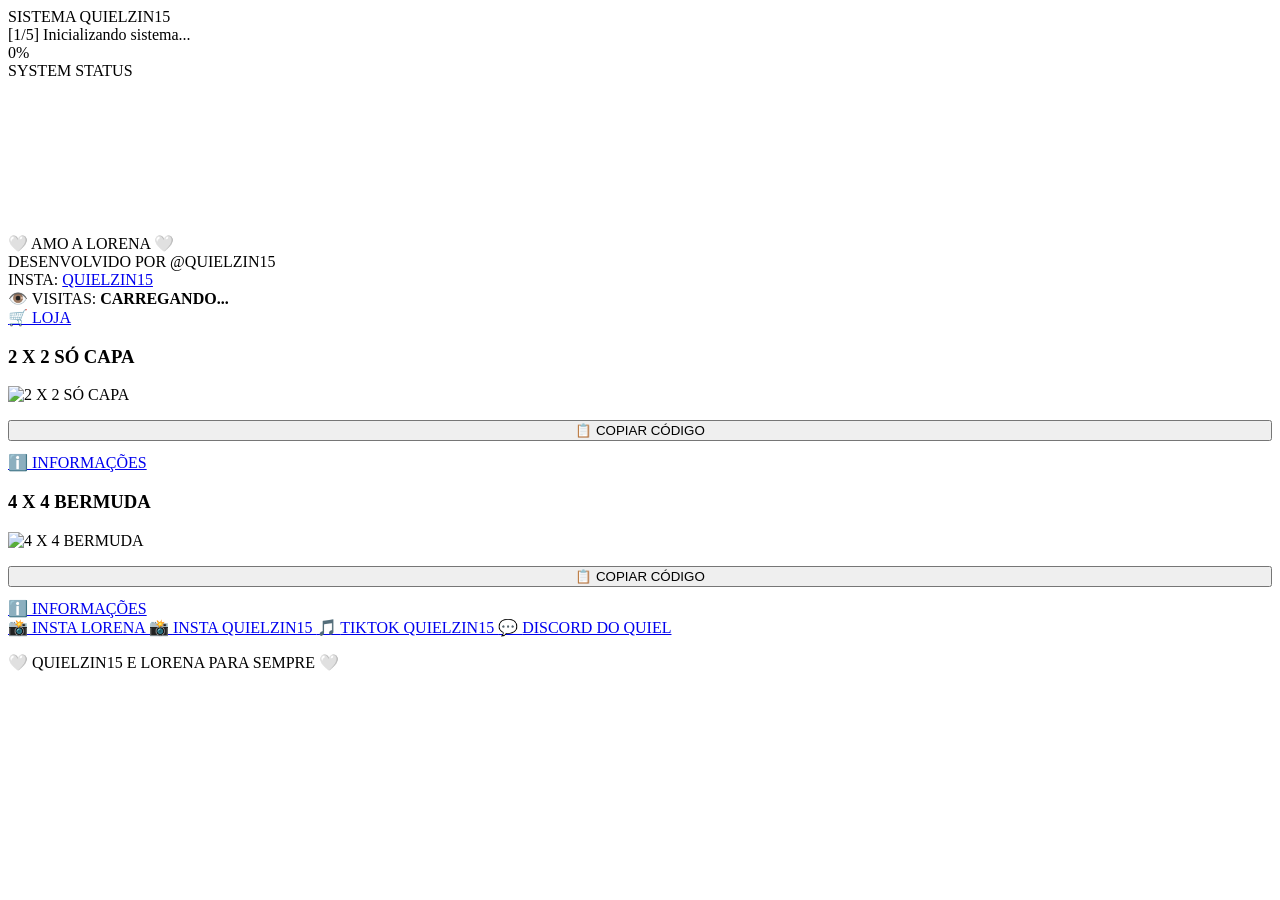
==== index.html @ 13eaa247 "Atualizacao do projeto" ====
<!DOCTYPE html>
<html lang="pt-BR">

<head>
  <meta charset="UTF-8">

  <meta
    name="viewport"
    content="width=device-width, initial-scale=1.0, viewport-fit=cover"
  >

  <title>Link na Bio | QUIELZIN15</title>

  <link rel="stylesheet" href="css/style.css">
  <script src="js/theme.js" defer></script>
</head>

<body class="loading">

  <!-- =====================================================
       TELA DE CARREGAMENTO
       ===================================================== -->

  <div id="preloader">

    <div class="loader-background"></div>

    <div class="loader-particles"></div>

    <div class="loader-content">

      <div class="loader-ring">
        <div class="loader-ring-highlight"></div>
        <div class="loader-logo"></div>
      </div>

      <div class="loader-title">
        SISTEMA QUIELZIN15
      </div>

      <div id="loaderStatus">
        [1/5] Inicializando sistema...
      </div>

      <div class="loader-progress">

        <div class="progress-track">

          <div
            id="loaderProgressFill"
            class="progress-fill"
          ></div>

        </div>

      </div>

      <div id="loaderPercent">
        0%
      </div>

      <div id="loaderConsole">
        SYSTEM STATUS
      </div>

    </div>

  </div>


  <!-- =====================================================
       SITE
       ===================================================== -->

  <div class="page-shell">

    <canvas id="particle-canvas"></canvas>

    <main class="content-wrapper">


      <!-- =================================================
           CABEÇALHO
           ================================================= -->

      <section class="hero-card glass-card">

        <div class="hero-title neon-text" id="siteTitle">
          🤍 AMO A LORENA 🤍
        </div>

        <div class="hero-subtitle">

          DESENVOLVIDO POR

          <span>
            @QUIELZIN15
          </span>

        </div>

        <div class="hero-meta">

          INSTA:

          <a
            href="https://www.instagram.com/quielzin15/"
            target="_blank"
            rel="noopener noreferrer"
          >
            QUIELZIN15
          </a>

        </div>

      </section>


      <!-- =================================================
           CONTADOR DE VISITAS
           ================================================= -->

      <section
        class="visit-counter"
        aria-label="contador de visitas"
      >

        <div class="visit-counter-inner">

          <span class="visit-icon">
            👁️
          </span>

          <span>
            VISITAS:
          </span>

          <strong id="visitCount">
            CARREGANDO...
          </strong>

        </div>

      </section>


      <!-- =================================================
           LINKS PRINCIPAIS
           ================================================= -->

      <section class="links-grid shop-links">
        <a class="link-button glass-button shop-button" href="https://www.vortexxx.online/" target="_blank" rel="noopener noreferrer">
          <span class="button-icon">🛒</span>
          <span>LOJA</span>
        </a>
      </section>

      <!-- =================================================
           IMAGENS
           ================================================= -->

      <section class="images-section">


        <!-- =================================================
             2 X 2 SÓ CAPA
             ================================================= -->

        <div class="image-card">

          <h3 class="image-title">
            2 X 2 SÓ CAPA
          </h3>

          <div class="image-wrap">

            <img
              src="assets/capa-2x2.png"
              alt="2 X 2 SÓ CAPA"
              loading="lazy"
            >

          </div>


          <!-- BOTÕES DA IMAGEM -->

          <div class="code-links">

            <!-- COPIAR CÓDIGO -->

            <button
              class="link-button glass-button"
              type="button"
              onclick="copiarCodigo('#B24Z80', this)"
            >

              <span class="button-icon">
                📋
              </span>

              <span>
                COPIAR CÓDIGO
              </span>

            </button>


            <!-- INFORMAÇÕES -->

            <a
              class="link-button glass-button"
              href="https://c.freefiremobile.com/?m=126A1B24Z80"
              target="_blank"
              rel="noopener noreferrer"
            >

              <span class="button-icon">
                ℹ️
              </span>

              <span>
                INFORMAÇÕES
              </span>

            </a>

          </div>

        </div>


        <!-- =================================================
             4 X 4 BERMUDA
             ================================================= -->

        <div class="image-card">

          <h3 class="image-title">
            4 X 4 BERMUDA
          </h3>

          <div class="image-wrap">

            <img
              src="assets/bermuda-4x4.png"
              alt="4 X 4 BERMUDA"
              loading="lazy"
            >

          </div>


          <!-- BOTÕES DA IMAGEM -->

          <div class="code-links">

            <!-- COPIAR CÓDIGO -->

            <button
              class="link-button glass-button"
              type="button"
              onclick="copiarCodigo('#2D03Z0', this)"
            >

              <span class="button-icon">
                📋
              </span>

              <span>
                COPIAR CÓDIGO
              </span>

            </button>


            <!-- INFORMAÇÕES -->

            <a
              class="link-button glass-button"
              href="https://c.freefiremobile.com/?m=126A12D03Z0"
              target="_blank"
              rel="noopener noreferrer"
            >

              <span class="button-icon">
                ℹ️
              </span>

              <span>
                INFORMAÇÕES
              </span>

            </a>

          </div>

        </div>

      </section>


      <section class="links-grid social-links">


        <!-- INSTAGRAM LORENA -->

        <a
          class="link-button glass-button"
          href="https://www.instagram.com/lorena._aline_/"
          target="_blank"
          rel="noopener noreferrer"
        >

          <span class="button-icon">
            📸
          </span>

          <span>
            INSTA LORENA
          </span>

        </a>


        <!-- INSTAGRAM QUIEL -->

        <a
          class="link-button glass-button"
          href="https://www.instagram.com/quielzin15/"
          target="_blank"
          rel="noopener noreferrer"
        >

          <span class="button-icon">
            📸
          </span>

          <span>
            INSTA QUIELZIN15
          </span>

        </a>


        <!-- TIKTOK -->

        <a
          class="link-button glass-button"
          href="https://www.tiktok.com/@quielzin15"
          target="_blank"
          rel="noopener noreferrer"
        >

          <span class="button-icon">
            🎵
          </span>

          <span>
            TIKTOK QUIELZIN15
          </span>

        </a>


        <!-- DISCORD -->

        <a
          class="link-button glass-button"
          href="https://discord.gg/vortexxx"
          target="_blank"
          rel="noopener noreferrer"
        >

          <span class="button-icon">
            💬
          </span>

          <span>
            DISCORD DO QUIEL
          </span>

        </a>

      </section>


      <!-- =================================================
           RODAPÉ
           ================================================= -->

      <footer class="site-footer">

        <p>
          🤍 QUIELZIN15 E LORENA PARA SEMPRE 🤍
        </p>

      </footer>


    </main>

  </div>


  <!-- =====================================================
       JAVASCRIPT PRINCIPAL
       ===================================================== -->

  <script src="js/app.js"></script>


  <!-- =====================================================
       COPIAR CÓDIGO
       ===================================================== -->

  <script>

    async function copiarCodigo(codigo, botao) {

      const textoOriginal = botao.innerHTML;

      try {

        /*
         * Método principal
         */

        if (
          navigator.clipboard &&
          window.isSecureContext
        ) {

          await navigator.clipboard.writeText(codigo);

        } else {

          /*
           * Fallback
           */

          const textarea =
            document.createElement("textarea");

          textarea.value = codigo;

          textarea.style.position = "fixed";
          textarea.style.left = "-9999px";
          textarea.style.top = "0";

          document.body.appendChild(textarea);

          textarea.focus();
          textarea.select();

          document.execCommand("copy");

          textarea.remove();

        }


        /*
         * Sucesso
         */

        botao.innerHTML = `
          <span class="button-icon">✅</span>
          <span>CÓDIGO COPIADO!</span>
        `;

        console.log(
          "[CÓDIGO] Copiado:",
          codigo
        );


        /*
         * Volta ao texto original
         */

        setTimeout(() => {

          botao.innerHTML =
            textoOriginal;

        }, 1800);


      } catch (error) {

        console.error(
          "[CÓDIGO] Erro ao copiar:",
          error
        );

        alert(
          "Código: " + codigo
        );

      }

    }

  </script>


  <!-- =====================================================
       ESPAÇAMENTO DOS BOTÕES DAS IMAGENS
       ===================================================== -->

  <style>

    .code-links {
      display: flex;
      flex-direction: column;
      gap: 12px;
      margin-top: 16px;
      width: 100%;
    }

    .code-links .link-button {
      width: 100%;
      margin: 0;
    }

  </style>

</body>

</html>
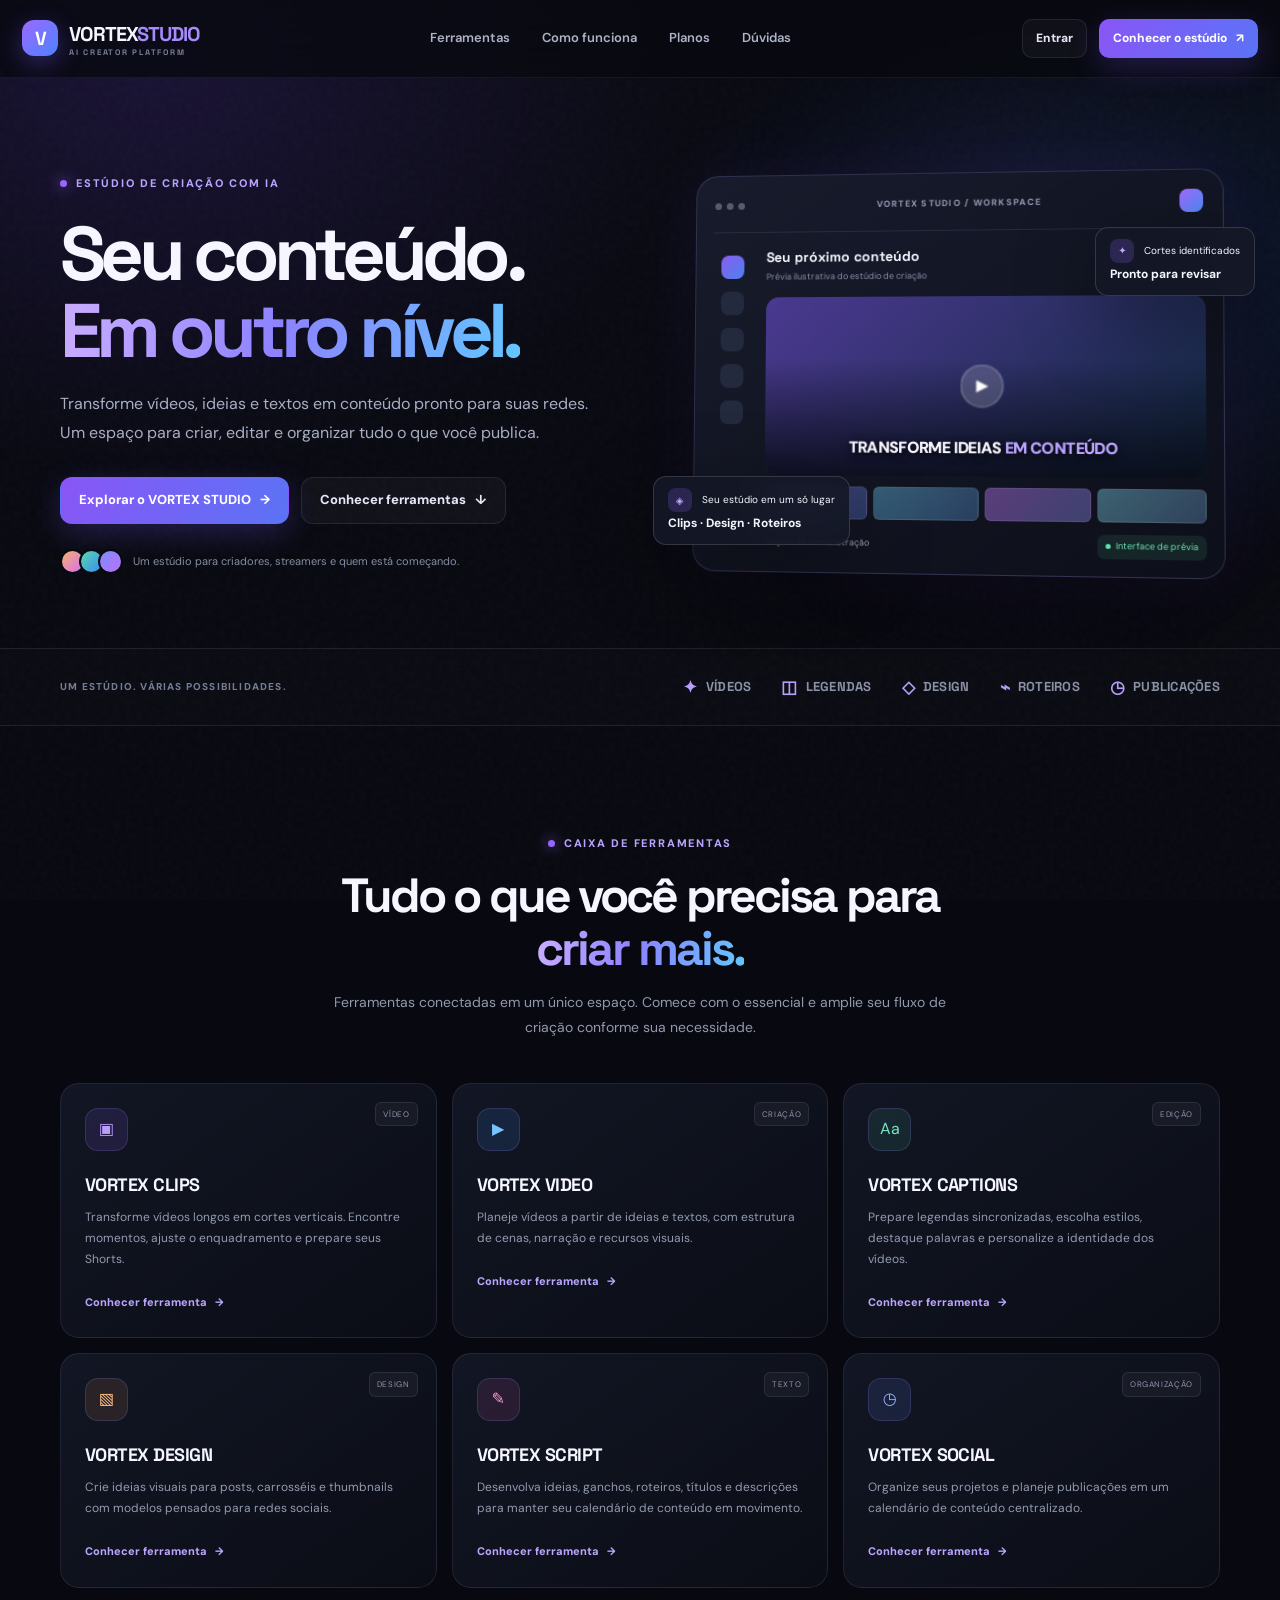
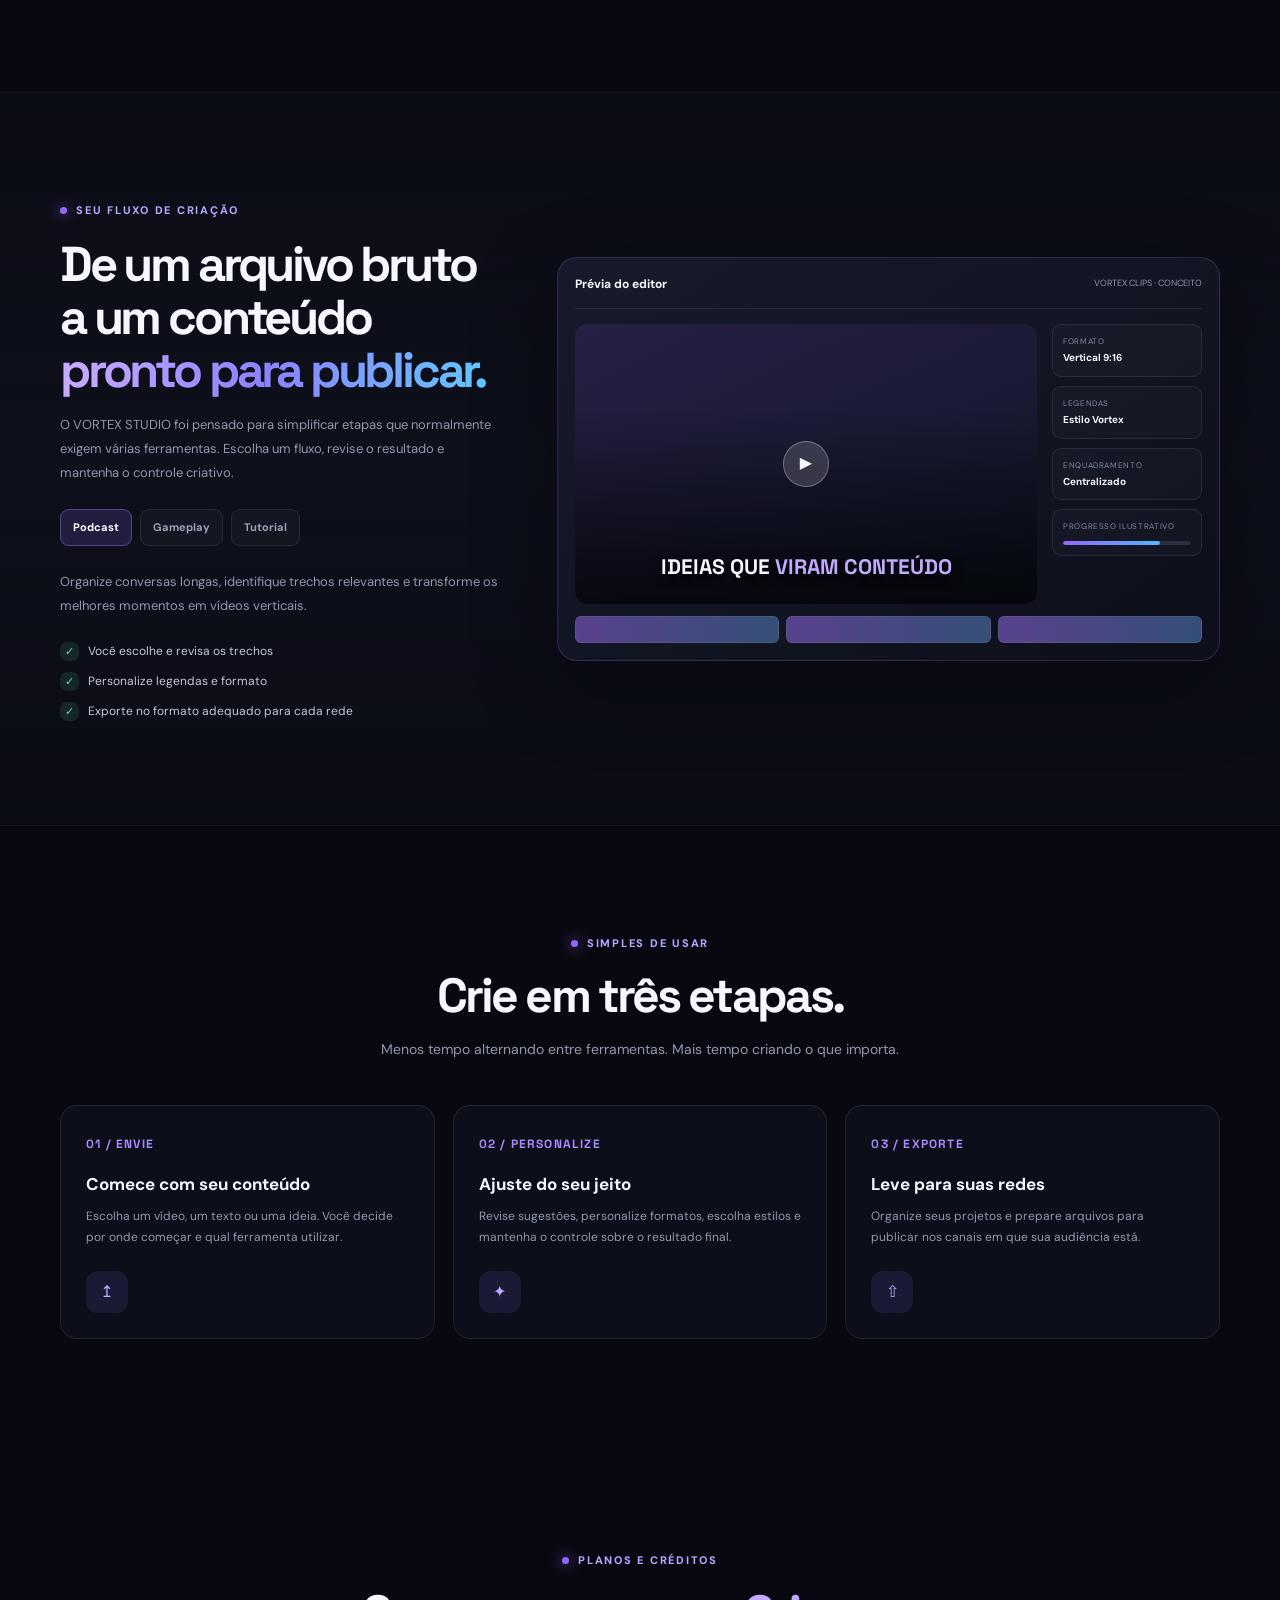
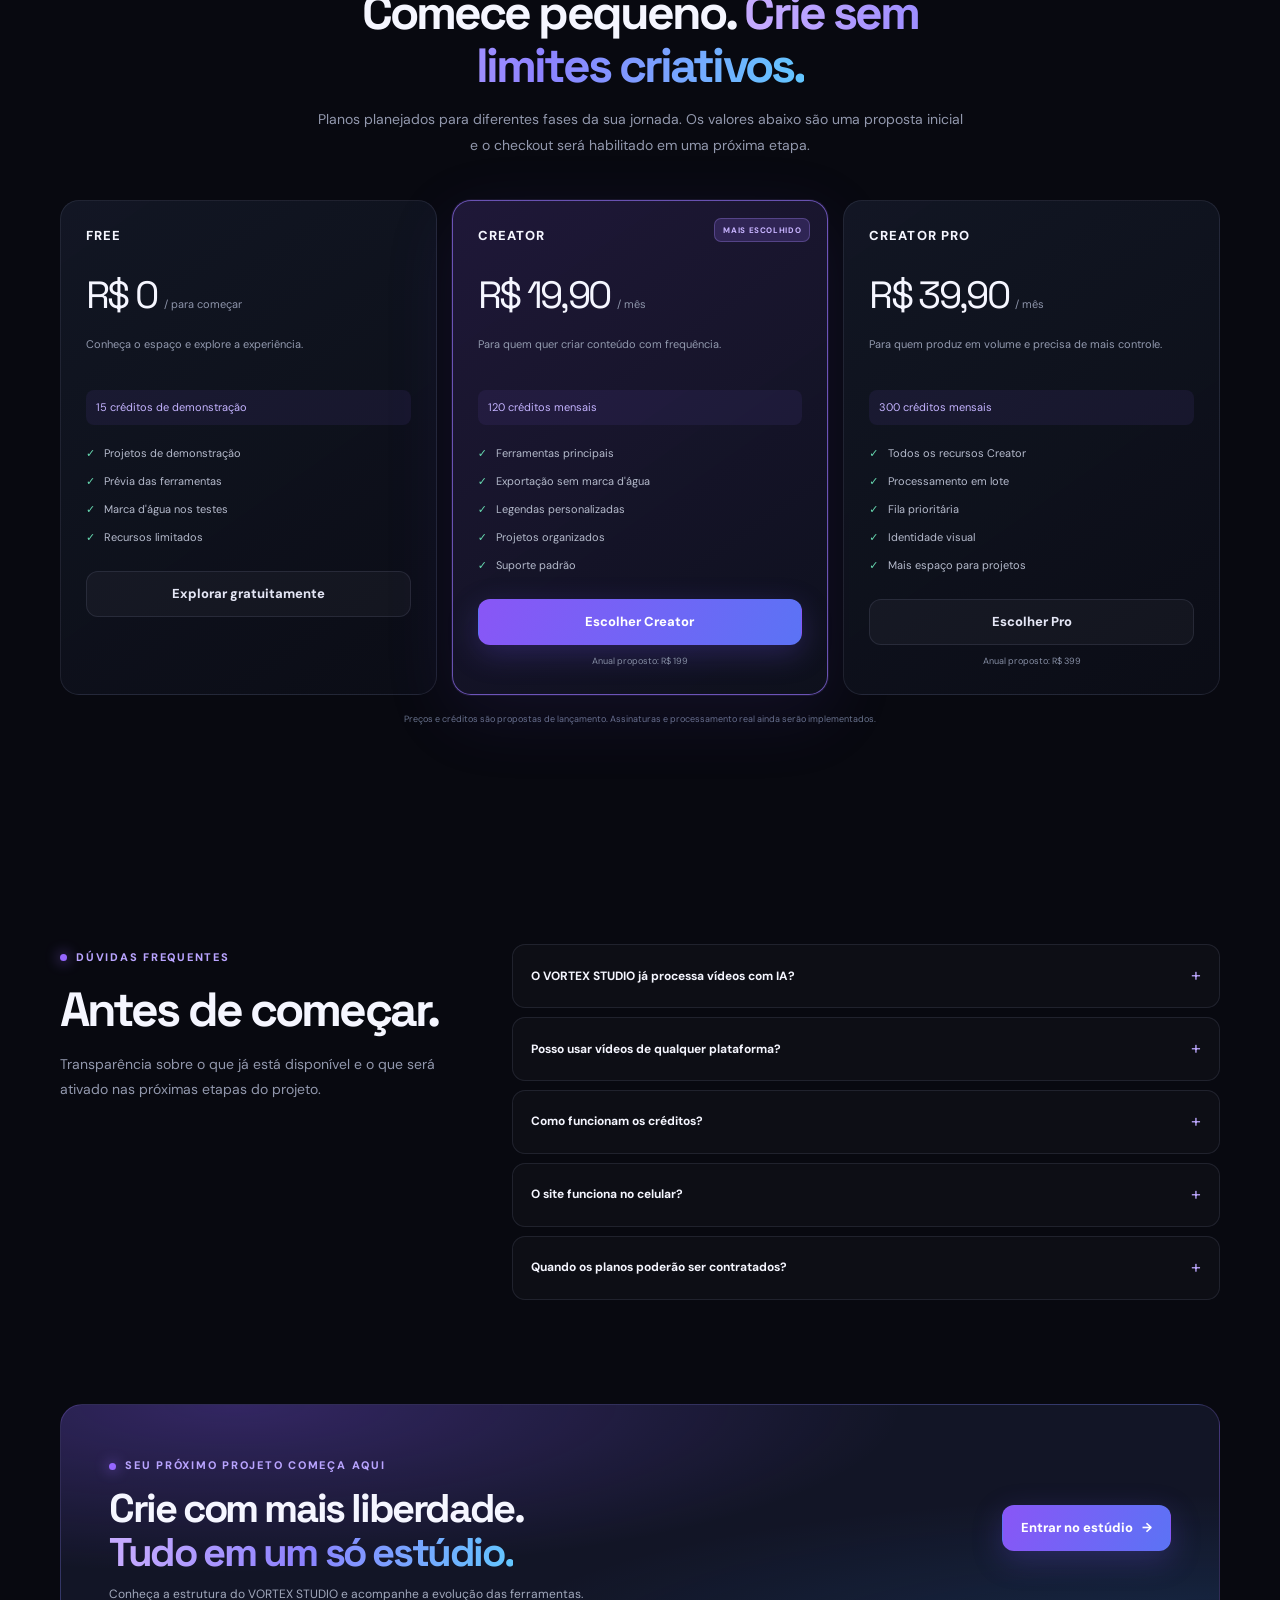
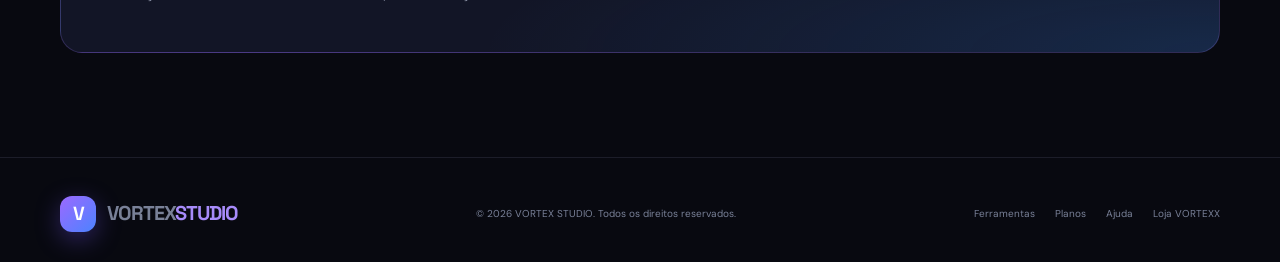
==== commit 990dfbd0: "Build VORTEX STUDIO preview landing and workspace" ====
--- a/index.html
+++ b/index.html
@@ -1,531 +1,226 @@
-<!DOCTYPE html>
+<!doctype html>
 <html lang="pt-BR">
-
 <head>
-  <meta charset="UTF-8">
-
-  <meta
-    name="viewport"
-    content="width=device-width, initial-scale=1.0, viewport-fit=cover"
-  >
-
-  <title>Link na Bio | QUIELZIN15</title>
-
-  <link rel="stylesheet" href="css/style.css">
-  <script src="js/theme.js" defer></script>
+  <meta charset="utf-8">
+  <meta name="viewport" content="width=device-width,initial-scale=1,viewport-fit=cover">
+  <meta name="theme-color" content="#080910">
+  <meta name="description" content="VORTEX STUDIO — seu estúdio de criação de conteúdo. Transforme vídeos, ideias e textos em conteúdo para suas redes.">
+  <title>VORTEX STUDIO — Seu conteúdo, em outro nível</title>
+  <link rel="manifest" href="/manifest.webmanifest">
+  <link rel="icon" href="/assets/vortex-studio-icon.svg" type="image/svg+xml">
+  <link rel="preconnect" href="https://fonts.googleapis.com">
+  <link rel="preconnect" href="https://fonts.gstatic.com" crossorigin>
+  <link href="https://fonts.googleapis.com/css2?family=DM+Sans:wght@400;500;600;700;800&family=Space+Grotesk:wght@400;500;600;700&display=swap" rel="stylesheet">
+  <style>
+    :root{--bg:#080910;--bg2:#0d0f19;--panel:#111421;--panel2:#151a2a;--line:rgba(170,180,220,.12);--text:#f5f6ff;--muted:#9298ad;--purple:#9667ff;--purple2:#7145e8;--blue:#42a5ff;--cyan:#6ee7f9;--green:#55d6a4;--orange:#ffb86b;--radius:22px;--shadow:0 24px 80px rgba(0,0,0,.38)}
+    *{box-sizing:border-box}html{scroll-behavior:smooth;scroll-padding-top:90px}body{margin:0;background:var(--bg);color:var(--text);font-family:"DM Sans",system-ui,sans-serif;line-height:1.55;overflow-x:hidden}button,input,select{font:inherit}button,a{-webkit-tap-highlight-color:transparent}a{color:inherit;text-decoration:none}button{cursor:pointer}
+    body:before{content:"";position:fixed;inset:0;pointer-events:none;z-index:-2;background:radial-gradient(ellipse at 12% 8%,rgba(105,61,220,.17),transparent 34%),radial-gradient(ellipse at 90% 30%,rgba(34,125,220,.12),transparent 32%),linear-gradient(180deg,#090a12 0%,#080910 100%)}
+    .noise{position:fixed;inset:0;z-index:-1;pointer-events:none;opacity:.13;background-image:url("data:image/svg+xml,%3Csvg viewBox='0 0 180 180' xmlns='http://www.w3.org/2000/svg'%3E%3Cfilter id='n'%3E%3CfeTurbulence type='fractalNoise' baseFrequency='.9' numOctaves='3' stitchTiles='stitch'/%3E%3C/filter%3E%3Crect width='100%25' height='100%25' filter='url(%23n)' opacity='.22'/%3E%3C/svg%3E")}
+    .container{width:min(1160px,calc(100% - 44px));margin:auto}.section{padding:104px 0}.eyebrow{display:inline-flex;align-items:center;gap:9px;color:#b9a4ff;font-size:11px;font-weight:800;letter-spacing:.16em;text-transform:uppercase}.eyebrow:before{content:"";width:7px;height:7px;border-radius:50%;background:var(--purple);box-shadow:0 0 14px var(--purple)}
+    .brand{display:inline-flex;align-items:center;gap:11px;font-family:"Space Grotesk",sans-serif;font-weight:700;letter-spacing:-.055em;font-size:20px}.brand-mark{width:36px;height:36px;display:grid;place-items:center;border-radius:12px;background:linear-gradient(135deg,#9c69ff,#4c83ff);box-shadow:0 7px 24px rgba(121,87,255,.34);color:#fff;font-size:19px;font-weight:800}.brand-word span{color:#a78bfa}.brand-sub{display:block;color:#78809b;font-size:8px;letter-spacing:.22em;font-weight:700;margin-top:-4px}
+    .topbar{height:78px;display:flex;align-items:center;justify-content:space-between;position:sticky;top:0;z-index:50;background:rgba(8,9,16,.78);backdrop-filter:blur(18px);border-bottom:1px solid rgba(180,190,230,.08)}.topbar-inner{display:flex;align-items:center;justify-content:space-between;width:min(1240px,calc(100% - 44px));margin:auto}.nav-links{display:flex;align-items:center;gap:32px;color:#aeb3c7;font-size:13px;font-weight:600}.nav-links a:hover{color:white}.nav-actions{display:flex;align-items:center;gap:12px}
+    .btn{border:1px solid transparent;border-radius:12px;padding:12px 18px;display:inline-flex;align-items:center;justify-content:center;gap:9px;font-size:13px;font-weight:800;transition:transform .2s,border-color .2s,background .2s,box-shadow .2s}.btn:hover{transform:translateY(-2px)}.btn-primary{color:white;background:linear-gradient(115deg,#8956f6,#5b73f5);box-shadow:0 9px 30px rgba(111,83,242,.25)}.btn-primary:hover{box-shadow:0 12px 34px rgba(111,83,242,.4)}.btn-ghost{background:rgba(255,255,255,.035);border-color:var(--line);color:#e4e6f5}.btn-ghost:hover{background:rgba(255,255,255,.075);border-color:rgba(167,139,250,.35)}.btn-small{padding:9px 13px;font-size:12px;border-radius:10px}.btn-block{width:100%}.mobile-menu{display:none}
+    .hero{padding:92px 0 74px;position:relative}.hero-grid{display:grid;grid-template-columns:1.03fr .97fr;gap:64px;align-items:center}.hero h1{font-family:"Space Grotesk",sans-serif;font-size:clamp(48px,6.2vw,76px);letter-spacing:-.075em;line-height:1.02;margin:20px 0 20px;max-width:670px}.gradient-text{background:linear-gradient(100deg,#c5aaff 5%,#8d82ff 48%,#62c7ff 100%);-webkit-background-clip:text;background-clip:text;color:transparent}.hero-copy{color:#a8aec2;font-size:16px;max-width:530px;line-height:1.8}.hero-actions{display:flex;gap:12px;flex-wrap:wrap;margin-top:30px}.hero-note{display:flex;align-items:center;gap:10px;color:#858ca2;font-size:11px;margin-top:25px}.avatar-stack{display:flex}.avatar-stack i{width:25px;height:25px;border-radius:50%;border:2px solid var(--bg);margin-left:-6px;background:linear-gradient(135deg,#8c65f6,#36a8ef)}.avatar-stack i:first-child{margin-left:0;background:linear-gradient(135deg,#f6b26b,#d76ef4)}.avatar-stack i:nth-child(2){background:linear-gradient(135deg,#5ad6b0,#368ef0)}.avatar-stack i:nth-child(3){background:linear-gradient(135deg,#7d8cff,#ba70fa)}
+    .hero-visual{position:relative;min-width:0}.glow-orb{position:absolute;width:300px;height:300px;border-radius:50%;background:#7654ed;filter:blur(110px);opacity:.2;right:8%;top:4%;pointer-events:none}.studio-window{position:relative;border:1px solid rgba(177,166,255,.2);border-radius:23px;background:linear-gradient(145deg,rgba(24,27,44,.97),rgba(12,15,25,.97));box-shadow:0 30px 100px rgba(0,0,0,.5),0 0 70px rgba(115,80,230,.12);padding:17px;transform:perspective(1100px) rotateY(-5deg) rotateX(2deg)}.window-top{display:flex;align-items:center;justify-content:space-between;padding:2px 2px 15px;border-bottom:1px solid var(--line)}.window-dots{display:flex;gap:5px}.window-dots i{width:7px;height:7px;border-radius:50%;background:#555b70}.window-label{font-size:9px;letter-spacing:.14em;color:#9098b0;font-weight:800}.window-user{width:23px;height:23px;border-radius:8px;background:linear-gradient(135deg,#a26aff,#4f8df9)}
+    .preview-layout{display:grid;grid-template-columns:42px 1fr;gap:14px;padding-top:15px}.preview-side{display:flex;flex-direction:column;gap:13px;align-items:center;padding-top:8px}.preview-side i{width:24px;height:24px;border-radius:8px;background:#242a3e}.preview-side i:first-child{background:linear-gradient(135deg,#895df0,#4e81ed)}.preview-main{min-width:0}.preview-title{font-family:"Space Grotesk";font-size:14px;font-weight:700}.preview-sub{font-size:9px;color:#858da6;margin-top:2px}.preview-video{margin-top:13px;border-radius:13px;height:180px;position:relative;overflow:hidden;background:linear-gradient(135deg,rgba(109,77,213,.6),rgba(24,91,145,.3)),url("https://images.unsplash.com/photo-1590602847861-f357a9332bbc?auto=format&fit=crop&w=900&q=80") center/cover}.preview-video:after{content:"";position:absolute;inset:0;background:linear-gradient(0deg,rgba(5,7,15,.8),transparent 65%)}.play-button{position:absolute;z-index:1;top:50%;left:50%;transform:translate(-50%,-50%);width:43px;height:43px;border-radius:50%;display:grid;place-items:center;background:rgba(255,255,255,.17);border:1px solid rgba(255,255,255,.35);backdrop-filter:blur(8px);color:white}.video-caption{position:absolute;z-index:2;bottom:15px;left:12px;right:12px;text-align:center;font-weight:900;font-size:16px;letter-spacing:-.04em;text-shadow:0 2px 10px #000}.video-caption span{color:#bba4ff}.preview-timeline{display:grid;grid-template-columns:repeat(4,1fr);gap:6px;margin-top:11px}.timeline-clip{height:33px;border-radius:6px;background:linear-gradient(135deg,#534080,#293c65);border:1px solid rgba(255,255,255,.08)}.timeline-clip:nth-child(2){background:linear-gradient(135deg,#365f77,#293e5f)}.timeline-clip:nth-child(3){background:linear-gradient(135deg,#5b3d7b,#3d426f)}.timeline-clip:nth-child(4){background:linear-gradient(135deg,#3c6270,#30415b)}.preview-status{display:flex;justify-content:space-between;align-items:center;margin-top:12px;font-size:9px;color:#9ca4bb}.status-pill{display:inline-flex;align-items:center;gap:5px;padding:5px 8px;border-radius:7px;background:rgba(80,211,161,.1);color:#6de2b2}.status-pill:before{content:"";width:5px;height:5px;border-radius:50%;background:#5fe0ad}
+    .float-card{position:absolute;z-index:3;padding:11px 14px;border:1px solid rgba(255,255,255,.14);border-radius:13px;background:rgba(20,24,39,.92);box-shadow:var(--shadow);backdrop-filter:blur(15px);font-size:10px}.float-card strong{display:block;font-size:12px;margin-top:2px}.float-one{top:14%;right:-35px}.float-two{bottom:7%;left:-35px}.float-icon{display:inline-grid;place-items:center;width:24px;height:24px;border-radius:8px;background:rgba(145,104,255,.2);color:#c2a9ff;margin-right:7px;vertical-align:middle}
+    .trust-strip{padding:25px 0;border-top:1px solid var(--line);border-bottom:1px solid var(--line);background:rgba(255,255,255,.012)}.trust-inner{display:flex;align-items:center;justify-content:space-between;gap:20px;flex-wrap:wrap}.trust-label{font-size:10px;letter-spacing:.12em;color:#747d94;font-weight:800}.trust-items{display:flex;gap:30px;align-items:center;flex-wrap:wrap;color:#8d94a9;font-family:"Space Grotesk";font-size:13px;font-weight:700;letter-spacing:.02em}.trust-items span{display:flex;align-items:center;gap:8px}.trust-items b{color:#b9a1ff;font-size:17px}
+    .section-head{max-width:650px;margin-bottom:42px}.section-head.center{text-align:center;margin-left:auto;margin-right:auto}.section-head h2{font-family:"Space Grotesk";font-size:clamp(32px,4vw,48px);line-height:1.1;letter-spacing:-.06em;margin:15px 0}.section-head p{color:var(--muted);font-size:14px;line-height:1.8;margin:0}.tools-grid{display:grid;grid-template-columns:repeat(3,1fr);gap:15px}.tool-card{position:relative;overflow:hidden;padding:24px;border:1px solid var(--line);border-radius:19px;background:linear-gradient(145deg,rgba(20,24,39,.88),rgba(12,14,23,.9));transition:transform .25s,border-color .25s,background .25s}.tool-card:hover{transform:translateY(-5px);border-color:rgba(160,128,255,.38);background:linear-gradient(145deg,rgba(30,31,55,.95),rgba(14,18,30,.96))}.tool-icon{width:43px;height:43px;border-radius:13px;display:grid;place-items:center;margin-bottom:20px;background:rgba(145,104,255,.13);color:#b89cff;border:1px solid rgba(161,131,255,.18)}.tool-card:nth-child(2) .tool-icon{background:rgba(65,161,255,.12);color:#76c3ff}.tool-card:nth-child(3) .tool-icon{background:rgba(90,214,176,.1);color:#76e4be}.tool-card:nth-child(4) .tool-icon{background:rgba(255,174,103,.1);color:#ffc184}.tool-card:nth-child(5) .tool-icon{background:rgba(239,119,195,.1);color:#ff9bd6}.tool-card:nth-child(6) .tool-icon{background:rgba(102,141,255,.12);color:#9cb3ff}.tool-card h3{font-family:"Space Grotesk";font-size:18px;margin:0 0 8px;letter-spacing:-.03em}.tool-card p{color:#939bb0;font-size:12px;line-height:1.75;margin:0 0 19px}.tool-link{font-size:11px;font-weight:800;color:#bba6ff;display:inline-flex;gap:8px;align-items:center}.tool-tag{position:absolute;right:18px;top:18px;font-size:8px;letter-spacing:.08em;color:#8d96ae;background:rgba(255,255,255,.045);border:1px solid var(--line);padding:5px 7px;border-radius:6px}
+    .showcase{background:linear-gradient(180deg,rgba(18,20,34,.3),rgba(16,19,31,.72),rgba(18,20,34,.3));border-top:1px solid rgba(255,255,255,.035);border-bottom:1px solid rgba(255,255,255,.035)}.showcase-grid{display:grid;grid-template-columns:.8fr 1.2fr;gap:55px;align-items:center}.showcase-copy h2{font-family:"Space Grotesk";font-size:clamp(34px,4vw,49px);line-height:1.08;letter-spacing:-.065em;margin:16px 0}.showcase-copy p{color:var(--muted);font-size:13px;line-height:1.85}.format-tabs{display:flex;gap:8px;flex-wrap:wrap;margin:24px 0}.format-tab{border:1px solid var(--line);border-radius:9px;background:rgba(255,255,255,.03);color:#9ba3b8;padding:9px 12px;font-size:11px;font-weight:700}.format-tab.active{color:white;background:rgba(141,101,255,.17);border-color:rgba(165,134,255,.4)}.showcase-points{display:grid;gap:11px;margin-top:24px}.showcase-point{display:flex;align-items:center;gap:9px;color:#c5c9d8;font-size:12px}.showcase-point b{width:19px;height:19px;border-radius:7px;background:rgba(87,211,166,.12);color:#68dbb0;display:grid;place-items:center;font-size:11px}
+    .editor-demo{padding:17px;border-radius:20px;border:1px solid rgba(165,143,255,.19);background:linear-gradient(145deg,#171a2a,#0d101b);box-shadow:var(--shadow)}.editor-head{display:flex;justify-content:space-between;align-items:center;border-bottom:1px solid var(--line);padding-bottom:14px}.editor-head strong{font-size:12px}.editor-head span{font-size:9px;color:#8d95ab}.editor-body{display:grid;grid-template-columns:1fr 150px;gap:15px;padding-top:15px}.editor-screen{height:280px;border-radius:12px;position:relative;overflow:hidden;background:linear-gradient(160deg,rgba(87,52,154,.25),rgba(13,34,60,.25)),url("https://images.unsplash.com/photo-1478737270239-2f02b77fc618?auto=format&fit=crop&w=900&q=80") center/cover}.editor-screen:after{content:"";position:absolute;inset:0;background:linear-gradient(0deg,rgba(0,0,0,.7),transparent 70%)}.editor-screen-label{position:absolute;z-index:1;bottom:20px;left:15px;right:15px;text-align:center;font-family:"Space Grotesk";font-weight:800;font-size:21px;text-shadow:0 3px 12px #000}.editor-screen-label em{color:#c4aaff;font-style:normal}.editor-screen-play{position:absolute;top:50%;left:50%;transform:translate(-50%,-50%);width:46px;height:46px;border-radius:50%;display:grid;place-items:center;background:rgba(255,255,255,.15);border:1px solid rgba(255,255,255,.3);z-index:2}.editor-options{display:flex;flex-direction:column;gap:9px}.option-box{border:1px solid var(--line);background:rgba(255,255,255,.025);border-radius:9px;padding:10px}.option-box small{display:block;font-size:8px;color:#7f89a3;letter-spacing:.08em;text-transform:uppercase}.option-box strong{font-size:10px;display:block;margin-top:3px}.option-progress{height:4px;background:#292e41;border-radius:10px;margin-top:8px;overflow:hidden}.option-progress i{display:block;width:76%;height:100%;background:linear-gradient(90deg,#9468ff,#52b5ff);border-radius:10px}.editor-timeline{display:grid;grid-template-columns:1fr 1fr 1fr;gap:7px;margin-top:12px}.editor-timeline span{height:27px;border-radius:6px;background:linear-gradient(90deg,#59418d,#344f77);border:1px solid rgba(255,255,255,.08)}
+    .steps-grid{display:grid;grid-template-columns:repeat(3,1fr);gap:18px}.step-card{padding:25px;border:1px solid var(--line);border-radius:17px;background:rgba(16,19,31,.62)}.step-number{font-family:"Space Grotesk";font-size:12px;color:#a88bff;letter-spacing:.1em;font-weight:700}.step-card h3{font-size:17px;margin:16px 0 8px}.step-card p{font-size:12px;color:#929aae;line-height:1.8;margin:0}.step-icon{width:42px;height:42px;display:grid;place-items:center;border-radius:12px;background:rgba(143,104,255,.12);color:#c2aaff;margin-top:22px}
+    .pricing-wrap{display:grid;grid-template-columns:repeat(3,1fr);gap:15px;align-items:stretch}.price-card{position:relative;border:1px solid var(--line);border-radius:19px;padding:25px;background:linear-gradient(145deg,rgba(20,24,39,.88),rgba(12,14,23,.9))}.price-card.featured{border-color:rgba(153,117,255,.65);box-shadow:0 0 0 1px rgba(153,117,255,.1),0 20px 70px rgba(91,65,190,.13);background:linear-gradient(145deg,rgba(38,29,68,.78),rgba(14,17,29,.97))}.popular{position:absolute;right:17px;top:17px;padding:5px 8px;background:rgba(151,108,255,.18);border:1px solid rgba(171,142,255,.3);border-radius:7px;color:#c8b4ff;font-size:8px;font-weight:800;letter-spacing:.08em}.price-name{font-size:13px;font-weight:800;letter-spacing:.08em}.price-value{font-family:"Space Grotesk";font-size:38px;letter-spacing:-.07em;margin:20px 0 2px}.price-value small{font-family:"DM Sans";font-size:11px;letter-spacing:0;color:#8e96ab}.price-desc{font-size:11px;color:#929aae;min-height:37px}.price-credits{font-size:11px;color:#c4b3ff;margin:17px 0;padding:9px 10px;border-radius:8px;background:rgba(143,104,255,.08)}.price-list{list-style:none;padding:0;margin:20px 0 25px;display:grid;gap:11px}.price-list li{display:flex;gap:9px;color:#b5bbcc;font-size:11px}.price-list li:before{content:"✓";color:#67d9b0;font-weight:900}
+    .faq-grid{display:grid;grid-template-columns:.7fr 1.3fr;gap:70px}.faq-list{display:grid;gap:9px}.faq-item{border:1px solid var(--line);border-radius:13px;background:rgba(255,255,255,.025);overflow:hidden}.faq-item summary{list-style:none;cursor:pointer;padding:17px 18px;font-size:12px;font-weight:700;display:flex;justify-content:space-between;align-items:center;gap:15px}.faq-item summary::-webkit-details-marker{display:none}.faq-item summary:after{content:"+";color:#bda8ff;font-size:18px;font-weight:400}.faq-item[open] summary:after{content:"−"}.faq-answer{padding:0 18px 17px;color:#939bb0;font-size:11px;line-height:1.8}
+    .cta-band{padding:48px;border-radius:22px;border:1px solid rgba(160,130,255,.22);background:radial-gradient(ellipse at 15% 0%,rgba(136,83,255,.28),transparent 48%),radial-gradient(ellipse at 100% 100%,rgba(46,134,230,.18),transparent 45%),#121526;display:flex;align-items:center;justify-content:space-between;gap:30px}.cta-band h2{font-family:"Space Grotesk";font-size:clamp(28px,4vw,40px);letter-spacing:-.06em;line-height:1.1;margin:10px 0}.cta-band p{font-size:12px;color:#a2a9bd;margin:0}.footer{padding:38px 0 30px;border-top:1px solid var(--line);color:#798198;font-size:10px}.footer-inner{display:flex;align-items:center;justify-content:space-between;gap:20px;flex-wrap:wrap}.footer-links{display:flex;gap:20px;flex-wrap:wrap}.footer a:hover{color:#c4b2ff}
+    .modal-backdrop{position:fixed;inset:0;z-index:100;background:rgba(3,4,9,.78);backdrop-filter:blur(10px);display:none;align-items:center;justify-content:center;padding:20px}.modal-backdrop.open{display:flex}.modal{width:min(440px,100%);border:1px solid rgba(173,150,255,.24);border-radius:19px;background:#121522;box-shadow:0 30px 100px rgba(0,0,0,.6);padding:25px;position:relative}.modal-close{position:absolute;right:15px;top:15px;width:30px;height:30px;border:1px solid var(--line);background:rgba(255,255,255,.04);border-radius:9px;color:#aeb4c6}.modal h3{font-family:"Space Grotesk";font-size:22px;letter-spacing:-.04em;margin:0 30px 8px 0}.modal p{font-size:12px;color:#969eb2;line-height:1.8;margin:0 0 18px}.modal-note{padding:12px;border:1px solid rgba(160,130,255,.17);border-radius:10px;background:rgba(135,94,255,.08);font-size:10px;color:#c3b6e9;line-height:1.7}
+    .toast{position:fixed;bottom:24px;left:50%;transform:translate(-50%,20px);opacity:0;pointer-events:none;z-index:130;padding:12px 17px;border:1px solid rgba(124,218,183,.22);background:#121e20;border-radius:10px;color:#a7f1d1;font-size:11px;box-shadow:var(--shadow);transition:.25s}.toast.show{opacity:1;transform:translate(-50%,0)}
+    /* APP */
+    #appView{display:none;min-height:100vh;background:#090b13}#appView.active{display:flex}.app-sidebar{width:245px;flex-shrink:0;border-right:1px solid var(--line);background:#0c0e17;padding:22px 15px;display:flex;flex-direction:column;min-height:100vh}.app-sidebar .brand{padding:0 8px 28px}.app-label{font-size:8px;letter-spacing:.16em;color:#68718a;font-weight:900;padding:15px 10px 9px}.app-nav{display:grid;gap:4px}.app-nav button{border:0;background:transparent;color:#929ab0;text-align:left;border-radius:10px;padding:11px 12px;display:flex;align-items:center;gap:11px;font-size:11px;font-weight:700}.app-nav button:hover,.app-nav button.active{background:rgba(140,103,255,.13);color:#d7caff}.app-nav button.active{box-shadow:inset 2px 0 #9c7aff}.app-nav .nav-count{margin-left:auto;color:#a9b0c2;font-size:9px}.sidebar-bottom{margin-top:auto}.credit-mini{padding:14px;border:1px solid rgba(154,124,255,.2);border-radius:12px;background:rgba(131,96,245,.08);margin:18px 3px}.credit-mini small{font-size:8px;color:#8d96ad;letter-spacing:.08em}.credit-mini strong{display:block;font-family:"Space Grotesk";font-size:22px;margin:3px 0}.credit-mini span{font-size:9px;color:#a9a0ca}.app-main{min-width:0;flex:1}.app-topbar{height:70px;border-bottom:1px solid var(--line);display:flex;align-items:center;justify-content:space-between;padding:0 30px;background:rgba(10,12,20,.88);position:sticky;top:0;z-index:10}.app-top-left{display:flex;align-items:center;gap:13px}.app-top-left span{color:#7e879e;font-size:10px}.app-top-left b{font-size:11px}.app-top-actions{display:flex;align-items:center;gap:12px}.demo-pill{font-size:9px;color:#c4b1ff;background:rgba(143,103,255,.12);border:1px solid rgba(143,103,255,.2);border-radius:7px;padding:6px 9px}.app-content{padding:32px;max-width:1250px;margin:auto}.app-welcome{display:flex;align-items:center;justify-content:space-between;gap:20px;margin-bottom:26px}.app-welcome h1{font-family:"Space Grotesk";font-size:29px;letter-spacing:-.06em;margin:0 0 4px}.app-welcome p{font-size:11px;color:#9098ac;margin:0}.app-stats{display:grid;grid-template-columns:repeat(4,1fr);gap:12px;margin-bottom:25px}.app-stat{padding:17px;border:1px solid var(--line);border-radius:13px;background:#111521}.app-stat small{font-size:8px;color:#858ea5;letter-spacing:.09em;font-weight:800}.app-stat strong{display:block;font-family:"Space Grotesk";font-size:25px;margin:8px 0 3px}.app-stat span{font-size:9px;color:#7f8aa1}.app-panel{border:1px solid var(--line);border-radius:15px;background:#101420;padding:20px;margin-bottom:18px}.panel-head{display:flex;align-items:center;justify-content:space-between;gap:15px;margin-bottom:16px}.panel-head h2{font-size:13px;margin:0}.panel-head p{font-size:9px;color:#838ca2;margin:4px 0 0}.project-list{display:grid;gap:9px}.project-row{display:flex;align-items:center;gap:12px;padding:12px;border:1px solid rgba(255,255,255,.055);border-radius:10px;background:rgba(255,255,255,.018)}.project-thumb{width:43px;height:43px;border-radius:9px;display:grid;place-items:center;background:linear-gradient(135deg,#6549a9,#2c5e91);color:white}.project-info{min-width:0;flex:1}.project-info strong{display:block;font-size:11px;white-space:nowrap;overflow:hidden;text-overflow:ellipsis}.project-info span{font-size:9px;color:#838ca1}.project-status{font-size:8px;color:#6bdcb2;background:rgba(80,210,160,.1);padding:5px 7px;border-radius:6px}.app-tool-grid{display:grid;grid-template-columns:repeat(3,1fr);gap:11px}.app-tool{border:1px solid var(--line);border-radius:12px;padding:16px;background:rgba(255,255,255,.02);text-align:left;color:white;transition:.2s}.app-tool:hover{border-color:rgba(159,130,255,.4);background:rgba(137,99,255,.07);transform:translateY(-2px)}.app-tool .tool-icon{margin:0 0 12px;width:35px;height:35px}.app-tool strong{font-size:11px;display:block}.app-tool span{display:block;color:#8790a6;font-size:9px;margin-top:4px;line-height:1.6}.app-section-title{font-family:"Space Grotesk";font-size:23px;letter-spacing:-.05em;margin:0 0 5px}.app-section-desc{font-size:10px;color:#929aaf;margin:0 0 22px}.upload-box{border:1px dashed rgba(164,139,255,.4);border-radius:15px;background:rgba(134,99,255,.045);padding:38px 20px;text-align:center}.upload-icon{width:48px;height:48px;border-radius:14px;margin:0 auto 13px;display:grid;place-items:center;background:rgba(145,104,255,.15);color:#c0aaff}.upload-box h3{font-size:14px;margin:0 0 6px}.upload-box p{font-size:10px;color:#929aaf;margin:0 0 16px}.upload-file{font-size:10px;color:#9fe7ca;margin-top:12px}.form-control{display:grid;gap:6px;margin:14px 0}.form-control label{font-size:9px;color:#a8b0c4;font-weight:700}.form-control input,.form-control select{width:100%;background:#0b0e17;border:1px solid var(--line);border-radius:9px;padding:11px 12px;color:white;outline:none;font-size:11px}.form-control input:focus,.form-control select:focus{border-color:#9b7aff;box-shadow:0 0 0 3px rgba(143,104,255,.1)}.empty-state{padding:28px;text-align:center;border:1px dashed var(--line);border-radius:12px;color:#8d96ab;font-size:10px}.mobile-appbar{display:none}
+    @media(max-width:900px){.nav-links{gap:18px}.hero-grid{gap:30px}.hero h1{font-size:58px}.float-one{right:-10px}.float-two{left:-10px}.tools-grid{grid-template-columns:repeat(2,1fr)}.showcase-grid{gap:30px}.faq-grid{gap:35px}.app-sidebar{width:215px}.app-stats{grid-template-columns:repeat(2,1fr)}}
+    @media(max-width:680px){.container{width:min(100% - 30px,560px)}.topbar{height:66px}.topbar-inner{width:calc(100% - 30px)}.nav-links{display:none}.nav-actions .btn-ghost{display:none}.mobile-menu{display:grid;place-items:center;width:38px;height:38px;border-radius:10px;border:1px solid var(--line);background:rgba(255,255,255,.03);color:#dce0ee}.hero{padding:65px 0 54px}.hero-grid{grid-template-columns:1fr;gap:45px}.hero h1{font-size:49px}.hero-copy{font-size:14px}.hero-visual{max-width:520px;margin:auto;width:100%}.studio-window{transform:none}.float-one{right:-4px;top:8%}.float-two{left:-4px;bottom:5%}.preview-video{height:155px}.section{padding:72px 0}.section-head{margin-bottom:28px}.section-head h2{font-size:34px}.tools-grid{grid-template-columns:1fr;gap:10px}.tool-card{padding:20px}.tool-card p{max-width:420px}.trust-inner{justify-content:center}.trust-label{width:100%;text-align:center}.trust-items{justify-content:center;gap:15px}.showcase-grid{grid-template-columns:1fr;gap:30px}.editor-body{grid-template-columns:1fr 115px}.editor-screen{height:240px}.editor-screen-label{font-size:16px}.steps-grid{grid-template-columns:1fr;gap:10px}.step-card{padding:20px}.pricing-wrap{grid-template-columns:1fr;gap:12px}.price-card{padding:22px}.faq-grid{grid-template-columns:1fr;gap:22px}.cta-band{padding:27px;display:block}.cta-band .btn{margin-top:20px;width:100%}.footer-inner{align-items:flex-start;flex-direction:column}.app-sidebar{display:none}.app-topbar{height:60px;padding:0 15px}.app-content{padding:20px 14px 85px}.app-welcome{align-items:flex-start;flex-direction:column}.app-welcome .btn{width:100%}.app-stats{gap:8px}.app-stat{padding:13px}.app-stat strong{font-size:22px}.app-tool-grid{grid-template-columns:repeat(2,1fr)}.app-tool{padding:12px}.mobile-appbar{display:flex;position:fixed;bottom:0;left:0;right:0;z-index:20;justify-content:space-around;padding:9px 5px calc(9px + env(safe-area-inset-bottom));background:rgba(10,12,20,.95);border-top:1px solid var(--line);backdrop-filter:blur(15px)}.mobile-appbar button{border:0;background:none;color:#818ba2;display:grid;gap:4px;justify-items:center;font-size:8px}.mobile-appbar button.active{color:#c5b0ff}.mobile-appbar svg{width:18px;height:18px}.demo-pill{display:none}}
+    @media(prefers-reduced-motion:reduce){*,*:before,*:after{scroll-behavior:auto!important;transition:none!important;animation:none!important}}
+  </style>
 </head>
-
-<body class="loading">
-
-  <!-- =====================================================
-       TELA DE CARREGAMENTO
-       ===================================================== -->
-
-  <div id="preloader">
-
-    <div class="loader-background"></div>
-
-    <div class="loader-particles"></div>
-
-    <div class="loader-content">
-
-      <div class="loader-ring">
-        <div class="loader-ring-highlight"></div>
-        <div class="loader-logo"></div>
+<body>
+<div class="noise"></div>
+<div id="landingView">
+  <header class="topbar">
+    <div class="topbar-inner">
+      <a class="brand" href="#inicio" aria-label="VORTEX STUDIO início"><span class="brand-mark">V</span><span><span class="brand-word">VORTEX<span>STUDIO</span></span><span class="brand-sub">AI CREATOR PLATFORM</span></span></a>
+      <nav class="nav-links" aria-label="Navegação"><a href="#ferramentas">Ferramentas</a><a href="#como-funciona">Como funciona</a><a href="#planos">Planos</a><a href="#duvidas">Dúvidas</a></nav>
+      <div class="nav-actions"><button class="btn btn-ghost btn-small" data-action="login">Entrar</button><button class="btn btn-primary btn-small" data-action="open-app">Conhecer o estúdio <span>↗</span></button><button class="mobile-menu" data-action="mobile-menu" aria-label="Abrir menu">☰</button></div>
+    </div>
+  </header>
+
+  <main>
+    <section class="hero" id="inicio">
+      <div class="container hero-grid">
+        <div>
+          <span class="eyebrow">ESTÚDIO DE CRIAÇÃO COM IA</span>
+          <h1>Seu conteúdo.<br><span class="gradient-text">Em outro nível.</span></h1>
+          <p class="hero-copy">Transforme vídeos, ideias e textos em conteúdo pronto para suas redes. Um espaço para criar, editar e organizar tudo o que você publica.</p>
+          <div class="hero-actions"><button class="btn btn-primary" data-action="open-app">Explorar o VORTEX STUDIO <span>→</span></button><a class="btn btn-ghost" href="#ferramentas">Conhecer ferramentas <span>↓</span></a></div>
+          <div class="hero-note"><span class="avatar-stack"><i></i><i></i><i></i></span><span>Um estúdio para criadores, streamers e quem está começando.</span></div>
+        </div>
+        <div class="hero-visual">
+          <div class="glow-orb"></div>
+          <div class="float-card float-one"><span class="float-icon">✦</span> Cortes identificados<strong>Pronto para revisar</strong></div>
+          <div class="studio-window">
+            <div class="window-top"><div class="window-dots"><i></i><i></i><i></i></div><span class="window-label">VORTEX STUDIO / WORKSPACE</span><span class="window-user"></span></div>
+            <div class="preview-layout"><div class="preview-side"><i></i><i></i><i></i><i></i><i></i></div><div class="preview-main"><div class="preview-title">Seu próximo conteúdo</div><div class="preview-sub">Prévia ilustrativa do estúdio de criação</div><div class="preview-video"><div class="play-button">▶</div><div class="video-caption">TRANSFORME IDEIAS <span>EM CONTEÚDO</span></div></div><div class="preview-timeline"><div class="timeline-clip"></div><div class="timeline-clip"></div><div class="timeline-clip"></div><div class="timeline-clip"></div></div><div class="preview-status"><span>Projeto de demonstração</span><span class="status-pill">Interface de prévia</span></div></div></div>
+          </div>
+          <div class="float-card float-two"><span class="float-icon">◈</span> Seu estúdio em um só lugar<strong>Clips · Design · Roteiros</strong></div>
+        </div>
       </div>
-
-      <div class="loader-title">
-        SISTEMA QUIELZIN15
+    </section>
+
+    <section class="trust-strip"><div class="container trust-inner"><span class="trust-label">UM ESTÚDIO. VÁRIAS POSSIBILIDADES.</span><div class="trust-items"><span><b>✦</b> VÍDEOS</span><span><b>◫</b> LEGENDAS</span><span><b>◇</b> DESIGN</span><span><b>⌁</b> ROTEIROS</span><span><b>◷</b> PUBLICAÇÕES</span></div></div></section>
+
+    <section class="section" id="ferramentas"><div class="container">
+      <div class="section-head center"><span class="eyebrow">CAIXA DE FERRAMENTAS</span><h2>Tudo o que você precisa para <span class="gradient-text">criar mais.</span></h2><p>Ferramentas conectadas em um único espaço. Comece com o essencial e amplie seu fluxo de criação conforme sua necessidade.</p></div>
+      <div class="tools-grid">
+        <article class="tool-card"><span class="tool-tag">VÍDEO</span><div class="tool-icon">▣</div><h3>VORTEX CLIPS</h3><p>Transforme vídeos longos em cortes verticais. Encontre momentos, ajuste o enquadramento e prepare seus Shorts.</p><a class="tool-link" href="#como-funciona">Conhecer ferramenta <span>→</span></a></article>
+        <article class="tool-card"><span class="tool-tag">CRIAÇÃO</span><div class="tool-icon">▶</div><h3>VORTEX VIDEO</h3><p>Planeje vídeos a partir de ideias e textos, com estrutura de cenas, narração e recursos visuais.</p><a class="tool-link" href="#como-funciona">Conhecer ferramenta <span>→</span></a></article>
+        <article class="tool-card"><span class="tool-tag">EDIÇÃO</span><div class="tool-icon">Aa</div><h3>VORTEX CAPTIONS</h3><p>Prepare legendas sincronizadas, escolha estilos, destaque palavras e personalize a identidade dos vídeos.</p><a class="tool-link" href="#como-funciona">Conhecer ferramenta <span>→</span></a></article>
+        <article class="tool-card"><span class="tool-tag">DESIGN</span><div class="tool-icon">▧</div><h3>VORTEX DESIGN</h3><p>Crie ideias visuais para posts, carrosséis e thumbnails com modelos pensados para redes sociais.</p><a class="tool-link" href="#como-funciona">Conhecer ferramenta <span>→</span></a></article>
+        <article class="tool-card"><span class="tool-tag">TEXTO</span><div class="tool-icon">✎</div><h3>VORTEX SCRIPT</h3><p>Desenvolva ideias, ganchos, roteiros, títulos e descrições para manter seu calendário de conteúdo em movimento.</p><a class="tool-link" href="#como-funciona">Conhecer ferramenta <span>→</span></a></article>
+        <article class="tool-card"><span class="tool-tag">ORGANIZAÇÃO</span><div class="tool-icon">◷</div><h3>VORTEX SOCIAL</h3><p>Organize seus projetos e planeje publicações em um calendário de conteúdo centralizado.</p><a class="tool-link" href="#como-funciona">Conhecer ferramenta <span>→</span></a></article>
       </div>
-
-      <div id="loaderStatus">
-        [1/5] Inicializando sistema...
+    </div></section>
+
+    <section class="section showcase" id="como-funciona"><div class="container showcase-grid">
+      <div class="showcase-copy"><span class="eyebrow">SEU FLUXO DE CRIAÇÃO</span><h2>De um arquivo bruto a um conteúdo <span class="gradient-text">pronto para publicar.</span></h2><p>O VORTEX STUDIO foi pensado para simplificar etapas que normalmente exigem várias ferramentas. Escolha um fluxo, revise o resultado e mantenha o controle criativo.</p>
+        <div class="format-tabs"><button class="format-tab active" data-format="podcast">Podcast</button><button class="format-tab" data-format="gameplay">Gameplay</button><button class="format-tab" data-format="tutorial">Tutorial</button></div>
+        <div id="formatDescription" class="format-description"><p>Organize conversas longas, identifique trechos relevantes e transforme os melhores momentos em vídeos verticais.</p></div>
+        <div class="showcase-points"><div class="showcase-point"><b>✓</b> Você escolhe e revisa os trechos</div><div class="showcase-point"><b>✓</b> Personalize legendas e formato</div><div class="showcase-point"><b>✓</b> Exporte no formato adequado para cada rede</div></div>
       </div>
-
-      <div class="loader-progress">
-
-        <div class="progress-track">
-
-          <div
-            id="loaderProgressFill"
-            class="progress-fill"
-          ></div>
-
-        </div>
-
-      </div>
-
-      <div id="loaderPercent">
-        0%
-      </div>
-
-      <div id="loaderConsole">
-        SYSTEM STATUS
-      </div>
-
-    </div>
-
+      <div class="editor-demo"><div class="editor-head"><strong>Prévia do editor</strong><span>VORTEX CLIPS · CONCEITO</span></div><div class="editor-body"><div class="editor-screen"><div class="editor-screen-play">▶</div><div class="editor-screen-label" id="editorCaption">IDEIAS QUE <em>VIRAM CONTEÚDO</em></div></div><div class="editor-options"><div class="option-box"><small>Formato</small><strong>Vertical 9:16</strong></div><div class="option-box"><small>Legendas</small><strong>Estilo Vortex</strong></div><div class="option-box"><small>Enquadramento</small><strong>Centralizado</strong></div><div class="option-box"><small>Progresso ilustrativo</small><div class="option-progress"><i></i></div></div></div></div><div class="editor-timeline"><span></span><span></span><span></span></div></div>
+    </div></section>
+
+    <section class="section"><div class="container"><div class="section-head center"><span class="eyebrow">SIMPLES DE USAR</span><h2>Crie em três etapas.</h2><p>Menos tempo alternando entre ferramentas. Mais tempo criando o que importa.</p></div><div class="steps-grid">
+      <article class="step-card"><span class="step-number">01 / ENVIE</span><h3>Comece com seu conteúdo</h3><p>Escolha um vídeo, um texto ou uma ideia. Você decide por onde começar e qual ferramenta utilizar.</p><div class="step-icon">↥</div></article>
+      <article class="step-card"><span class="step-number">02 / PERSONALIZE</span><h3>Ajuste do seu jeito</h3><p>Revise sugestões, personalize formatos, escolha estilos e mantenha o controle sobre o resultado final.</p><div class="step-icon">✦</div></article>
+      <article class="step-card"><span class="step-number">03 / EXPORTE</span><h3>Leve para suas redes</h3><p>Organize seus projetos e prepare arquivos para publicar nos canais em que sua audiência está.</p><div class="step-icon">⇧</div></article>
+    </div></div></section>
+
+    <section class="section" id="planos"><div class="container"><div class="section-head center"><span class="eyebrow">PLANOS E CRÉDITOS</span><h2>Comece pequeno. <span class="gradient-text">Crie sem limites criativos.</span></h2><p>Planos planejados para diferentes fases da sua jornada. Os valores abaixo são uma proposta inicial e o checkout será habilitado em uma próxima etapa.</p></div><div class="pricing-wrap">
+      <article class="price-card"><div class="price-name">FREE</div><div class="price-value">R$ 0 <small>/ para começar</small></div><p class="price-desc">Conheça o espaço e explore a experiência.</p><div class="price-credits">15 créditos de demonstração</div><ul class="price-list"><li>Projetos de demonstração</li><li>Prévia das ferramentas</li><li>Marca d'água nos testes</li><li>Recursos limitados</li></ul><button class="btn btn-ghost btn-block" data-action="open-app">Explorar gratuitamente</button></article>
+      <article class="price-card featured"><span class="popular">MAIS ESCOLHIDO</span><div class="price-name">CREATOR</div><div class="price-value">R$ 19,90 <small>/ mês</small></div><p class="price-desc">Para quem quer criar conteúdo com frequência.</p><div class="price-credits">120 créditos mensais</div><ul class="price-list"><li>Ferramentas principais</li><li>Exportação sem marca d'água</li><li>Legendas personalizadas</li><li>Projetos organizados</li><li>Suporte padrão</li></ul><button class="btn btn-primary btn-block" data-action="plan">Escolher Creator</button><p style="font-size:9px;color:#858da3;text-align:center;margin:10px 0 0">Anual proposto: R$ 199</p></article>
+      <article class="price-card"><div class="price-name">CREATOR PRO</div><div class="price-value">R$ 39,90 <small>/ mês</small></div><p class="price-desc">Para quem produz em volume e precisa de mais controle.</p><div class="price-credits">300 créditos mensais</div><ul class="price-list"><li>Todos os recursos Creator</li><li>Processamento em lote</li><li>Fila prioritária</li><li>Identidade visual</li><li>Mais espaço para projetos</li></ul><button class="btn btn-ghost btn-block" data-action="plan">Escolher Pro</button><p style="font-size:9px;color:#858da3;text-align:center;margin:10px 0 0">Anual proposto: R$ 399</p></article>
+    </div><p style="font-size:9px;color:#69738c;text-align:center;margin-top:18px">Preços e créditos são propostas de lançamento. Assinaturas e processamento real ainda serão implementados.</p></div></section>
+
+    <section class="section" id="duvidas"><div class="container faq-grid"><div class="section-head"><span class="eyebrow">DÚVIDAS FREQUENTES</span><h2>Antes de começar.</h2><p>Transparência sobre o que já está disponível e o que será ativado nas próximas etapas do projeto.</p></div><div class="faq-list">
+      <details class="faq-item"><summary>O VORTEX STUDIO já processa vídeos com IA?</summary><div class="faq-answer">Esta primeira versão apresenta a estrutura e a experiência visual da plataforma. O processamento real, as integrações de IA e o armazenamento de projetos serão ativados nas próximas etapas.</div></details>
+      <details class="faq-item"><summary>Posso usar vídeos de qualquer plataforma?</summary><div class="faq-answer">Você poderá enviar arquivos que tenha direito de utilizar. A importação por links dependerá de fontes e integrações autorizadas, respeitando os termos das plataformas e os direitos autorais.</div></details>
+      <details class="faq-item"><summary>Como funcionam os créditos?</summary><div class="faq-answer">Os créditos serão uma carteira compartilhada entre as ferramentas. Antes de cada operação, o sistema mostrará o consumo estimado. A tabela final será publicada quando os custos reais forem validados.</div></details>
+      <details class="faq-item"><summary>O site funciona no celular?</summary><div class="faq-answer">Sim. A interface foi planejada para computadores, tablets e celulares. Também estamos preparando a instalação como aplicativo web (PWA).</div></details>
+      <details class="faq-item"><summary>Quando os planos poderão ser contratados?</summary><div class="faq-answer">O checkout será conectado depois da validação do processamento, dos custos e dos recursos de cada plano. Os preços exibidos são uma proposta inicial.</div></details>
+    </div></div></section>
+
+    <section class="section" style="padding-top:0"><div class="container"><div class="cta-band"><div><span class="eyebrow">SEU PRÓXIMO PROJETO COMEÇA AQUI</span><h2>Crie com mais liberdade.<br><span class="gradient-text">Tudo em um só estúdio.</span></h2><p>Conheça a estrutura do VORTEX STUDIO e acompanhe a evolução das ferramentas.</p></div><button class="btn btn-primary" data-action="open-app">Entrar no estúdio <span>→</span></button></div></div></section>
+  </main>
+  <footer class="footer"><div class="container footer-inner"><a class="brand" href="#inicio"><span class="brand-mark">V</span><span class="brand-word">VORTEX<span>STUDIO</span></span></a><span>© 2026 VORTEX STUDIO. Todos os direitos reservados.</span><div class="footer-links"><a href="#ferramentas">Ferramentas</a><a href="#planos">Planos</a><a href="#duvidas">Ajuda</a><a href="https://www.vortexxx.online/" target="_blank" rel="noopener">Loja VORTEXX</a></div></div></footer>
+</div>
+
+<div id="appView">
+  <aside class="app-sidebar">
+    <a class="brand" href="#" data-action="back-home"><span class="brand-mark">V</span><span><span class="brand-word">VORTEX<span>STUDIO</span></span><span class="brand-sub">CREATOR WORKSPACE</span></span></a>
+    <div class="app-label">WORKSPACE</div>
+    <nav class="app-nav">
+      <button class="active" data-page="overview">▦ Visão geral</button>
+      <button data-page="clips">▣ VORTEX CLIPS</button>
+      <button data-page="video">▶ VORTEX VIDEO</button>
+      <button data-page="captions">Aa VORTEX CAPTIONS</button>
+      <button data-page="design">◇ VORTEX DESIGN</button>
+      <button data-page="script">✎ VORTEX SCRIPT</button>
+      <button data-page="social">◷ VORTEX SOCIAL</button>
+    </nav>
+    <div class="app-label">GERENCIAMENTO</div>
+    <nav class="app-nav"><button data-page="projects">▤ Meus projetos</button><button data-page="credits">✦ Meus créditos</button><button data-page="settings">⚙ Configurações</button></nav>
+    <div class="sidebar-bottom"><div class="credit-mini"><small>SALDO DE DEMONSTRAÇÃO</small><strong>15 créditos</strong><span>Prévia do sistema de créditos</span></div><button class="btn btn-ghost btn-block btn-small" data-action="back-home">← Voltar ao site</button></div>
+  </aside>
+  <div class="app-main">
+    <header class="app-topbar"><div class="app-top-left"><span>VORTEX STUDIO</span><span>/</span><b id="appBreadcrumb">Visão geral</b></div><div class="app-top-actions"><span class="demo-pill">MODO DE DEMONSTRAÇÃO</span><button class="btn btn-ghost btn-small" data-action="back-home">Sair do estúdio</button></div></header>
+    <main class="app-content" id="appContent"></main>
+    <nav class="mobile-appbar"><button class="active" data-page="overview">▦<span>Início</span></button><button data-page="clips">▣<span>Clips</span></button><button data-page="projects">▤<span>Projetos</span></button><button data-page="credits">✦<span>Créditos</span></button><button data-page="settings">⚙<span>Conta</span></button></nav>
   </div>
-
-
-  <!-- =====================================================
-       SITE
-       ===================================================== -->
-
-  <div class="page-shell">
-
-    <canvas id="particle-canvas"></canvas>
-
-    <main class="content-wrapper">
-
-
-      <!-- =================================================
-           CABEÇALHO
-           ================================================= -->
-
-      <section class="hero-card glass-card">
-
-        <div class="hero-title neon-text" id="siteTitle">
-          🤍 AMO A LORENA 🤍
-        </div>
-
-        <div class="hero-subtitle">
-
-          DESENVOLVIDO POR
-
-          <span>
-            @QUIELZIN15
-          </span>
-
-        </div>
-
-        <div class="hero-meta">
-
-          INSTA:
-
-          <a
-            href="https://www.instagram.com/quielzin15/"
-            target="_blank"
-            rel="noopener noreferrer"
-          >
-            QUIELZIN15
-          </a>
-
-        </div>
-
-      </section>
-
-
-      <!-- =================================================
-           CONTADOR DE VISITAS
-           ================================================= -->
-
-      <section
-        class="visit-counter"
-        aria-label="contador de visitas"
-      >
-
-        <div class="visit-counter-inner">
-
-          <span class="visit-icon">
-            👁️
-          </span>
-
-          <span>
-            VISITAS:
-          </span>
-
-          <strong id="visitCount">
-            CARREGANDO...
-          </strong>
-
-        </div>
-
-      </section>
-
-
-      <!-- =================================================
-           LINKS PRINCIPAIS
-           ================================================= -->
-
-      <section class="links-grid shop-links">
-        <a class="link-button glass-button shop-button" href="https://www.vortexxx.online/" target="_blank" rel="noopener noreferrer">
-          <span class="button-icon">🛒</span>
-          <span>LOJA</span>
-        </a>
-      </section>
-
-      <!-- =================================================
-           IMAGENS
-           ================================================= -->
-
-      <section class="images-section">
-
-
-        <!-- =================================================
-             2 X 2 SÓ CAPA
-             ================================================= -->
-
-        <div class="image-card">
-
-          <h3 class="image-title">
-            2 X 2 SÓ CAPA
-          </h3>
-
-          <div class="image-wrap">
-
-            <img
-              src="assets/capa-2x2.png"
-              alt="2 X 2 SÓ CAPA"
-              loading="lazy"
-            >
-
-          </div>
-
-
-          <!-- BOTÕES DA IMAGEM -->
-
-          <div class="code-links">
-
-            <!-- COPIAR CÓDIGO -->
-
-            <button
-              class="link-button glass-button"
-              type="button"
-              onclick="copiarCodigo('#B24Z80', this)"
-            >
-
-              <span class="button-icon">
-                📋
-              </span>
-
-              <span>
-                COPIAR CÓDIGO
-              </span>
-
-            </button>
-
-
-            <!-- INFORMAÇÕES -->
-
-            <a
-              class="link-button glass-button"
-              href="https://c.freefiremobile.com/?m=126A1B24Z80"
-              target="_blank"
-              rel="noopener noreferrer"
-            >
-
-              <span class="button-icon">
-                ℹ️
-              </span>
-
-              <span>
-                INFORMAÇÕES
-              </span>
-
-            </a>
-
-          </div>
-
-        </div>
-
-
-        <!-- =================================================
-             4 X 4 BERMUDA
-             ================================================= -->
-
-        <div class="image-card">
-
-          <h3 class="image-title">
-            4 X 4 BERMUDA
-          </h3>
-
-          <div class="image-wrap">
-
-            <img
-              src="assets/bermuda-4x4.png"
-              alt="4 X 4 BERMUDA"
-              loading="lazy"
-            >
-
-          </div>
-
-
-          <!-- BOTÕES DA IMAGEM -->
-
-          <div class="code-links">
-
-            <!-- COPIAR CÓDIGO -->
-
-            <button
-              class="link-button glass-button"
-              type="button"
-              onclick="copiarCodigo('#2D03Z0', this)"
-            >
-
-              <span class="button-icon">
-                📋
-              </span>
-
-              <span>
-                COPIAR CÓDIGO
-              </span>
-
-            </button>
-
-
-            <!-- INFORMAÇÕES -->
-
-            <a
-              class="link-button glass-button"
-              href="https://c.freefiremobile.com/?m=126A12D03Z0"
-              target="_blank"
-              rel="noopener noreferrer"
-            >
-
-              <span class="button-icon">
-                ℹ️
-              </span>
-
-              <span>
-                INFORMAÇÕES
-              </span>
-
-            </a>
-
-          </div>
-
-        </div>
-
-      </section>
-
-
-      <section class="links-grid social-links">
-
-
-        <!-- INSTAGRAM LORENA -->
-
-        <a
-          class="link-button glass-button"
-          href="https://www.instagram.com/lorena._aline_/"
-          target="_blank"
-          rel="noopener noreferrer"
-        >
-
-          <span class="button-icon">
-            📸
-          </span>
-
-          <span>
-            INSTA LORENA
-          </span>
-
-        </a>
-
-
-        <!-- INSTAGRAM QUIEL -->
-
-        <a
-          class="link-button glass-button"
-          href="https://www.instagram.com/quielzin15/"
-          target="_blank"
-          rel="noopener noreferrer"
-        >
-
-          <span class="button-icon">
-            📸
-          </span>
-
-          <span>
-            INSTA QUIELZIN15
-          </span>
-
-        </a>
-
-
-        <!-- TIKTOK -->
-
-        <a
-          class="link-button glass-button"
-          href="https://www.tiktok.com/@quielzin15"
-          target="_blank"
-          rel="noopener noreferrer"
-        >
-
-          <span class="button-icon">
-            🎵
-          </span>
-
-          <span>
-            TIKTOK QUIELZIN15
-          </span>
-
-        </a>
-
-
-        <!-- DISCORD -->
-
-        <a
-          class="link-button glass-button"
-          href="https://discord.gg/vortexxx"
-          target="_blank"
-          rel="noopener noreferrer"
-        >
-
-          <span class="button-icon">
-            💬
-          </span>
-
-          <span>
-            DISCORD DO QUIEL
-          </span>
-
-        </a>
-
-      </section>
-
-
-      <!-- =================================================
-           RODAPÉ
-           ================================================= -->
-
-      <footer class="site-footer">
-
-        <p>
-          🤍 QUIELZIN15 E LORENA PARA SEMPRE 🤍
-        </p>
-
-      </footer>
-
-
-    </main>
-
-  </div>
-
-
-  <!-- =====================================================
-       JAVASCRIPT PRINCIPAL
-       ===================================================== -->
-
-  <script src="js/app.js"></script>
-
-
-  <!-- =====================================================
-       COPIAR CÓDIGO
-       ===================================================== -->
-
-  <script>
-
-    async function copiarCodigo(codigo, botao) {
-
-      const textoOriginal = botao.innerHTML;
-
-      try {
-
-        /*
-         * Método principal
-         */
-
-        if (
-          navigator.clipboard &&
-          window.isSecureContext
-        ) {
-
-          await navigator.clipboard.writeText(codigo);
-
-        } else {
-
-          /*
-           * Fallback
-           */
-
-          const textarea =
-            document.createElement("textarea");
-
-          textarea.value = codigo;
-
-          textarea.style.position = "fixed";
-          textarea.style.left = "-9999px";
-          textarea.style.top = "0";
-
-          document.body.appendChild(textarea);
-
-          textarea.focus();
-          textarea.select();
-
-          document.execCommand("copy");
-
-          textarea.remove();
-
-        }
-
-
-        /*
-         * Sucesso
-         */
-
-        botao.innerHTML = `
-          <span class="button-icon">✅</span>
-          <span>CÓDIGO COPIADO!</span>
-        `;
-
-        console.log(
-          "[CÓDIGO] Copiado:",
-          codigo
-        );
-
-
-        /*
-         * Volta ao texto original
-         */
-
-        setTimeout(() => {
-
-          botao.innerHTML =
-            textoOriginal;
-
-        }, 1800);
-
-
-      } catch (error) {
-
-        console.error(
-          "[CÓDIGO] Erro ao copiar:",
-          error
-        );
-
-        alert(
-          "Código: " + codigo
-        );
-
-      }
-
+</div>
+
+<div class="modal-backdrop" id="modalBackdrop" role="dialog" aria-modal="true" aria-labelledby="modalTitle"><div class="modal"><button class="modal-close" data-action="close-modal" aria-label="Fechar">×</button><h3 id="modalTitle">VORTEX STUDIO</h3><p id="modalText"></p><div id="modalExtra"></div><div style="margin-top:18px"><button class="btn btn-primary btn-block" data-action="close-modal">Entendi</button></div></div></div>
+<div class="toast" id="toast"></div>
+
+<script>
+(function(){
+  var landing=document.getElementById("landingView");
+  var app=document.getElementById("appView");
+  var content=document.getElementById("appContent");
+  var modal=document.getElementById("modalBackdrop");
+  var projects=[];
+  try{projects=JSON.parse(localStorage.getItem("vortexStudioDemoProjects")||"[]")}catch(e){projects=[]}
+  var activePage="overview";
+  var formats={
+    podcast:{desc:"Organize conversas longas, identifique trechos relevantes e transforme os melhores momentos em vídeos verticais.",caption:"IDEIAS QUE VIRAM CONTEÚDO"},
+    gameplay:{desc:"Prepare clipes de partidas, reações e momentos de destaque. O fluxo combinará análise visual, áudio e seleção manual.",caption:"SEU MELHOR MOMENTO"},
+    tutorial:{desc:"Estruture passos, destaque explicações e prepare trechos didáticos com legendas fáceis de acompanhar.",caption:"ENSINE DE UM JEITO NOVO"}
+  };
+  function toast(message){var el=document.getElementById("toast");el.textContent=message;el.classList.add("show");setTimeout(function(){el.classList.remove("show")},2600)}
+  function openModal(title,text,extra){document.getElementById("modalTitle").textContent=title;document.getElementById("modalText").textContent=text;document.getElementById("modalExtra").innerHTML=extra||"";modal.classList.add("open")}
+  function closeModal(){modal.classList.remove("open")}
+  function openApp(){landing.style.display="none";app.classList.add("active");window.scrollTo(0,0);renderPage("overview")}
+  function backHome(){app.classList.remove("active");landing.style.display="block";window.scrollTo(0,0)}
+  function saveProjects(){localStorage.setItem("vortexStudioDemoProjects",JSON.stringify(projects))}
+  function projectMarkup(){if(!projects.length)return '<div class="empty-state">Seus projetos de demonstração aparecerão aqui quando você criar um novo.</div>';return '<div class="project-list">'+projects.map(function(p){return '<div class="project-row"><div class="project-thumb">▣</div><div class="project-info"><strong>'+escapeHtml(p.name)+'</strong><span>'+escapeHtml(p.type)+' · Criado nesta demonstração</span></div><span class="project-status">RASCUNHO</span></div>'}).join("")+'</div>'}
+  function escapeHtml(str){return String(str).replace(/[&<>"']/g,function(c){return {"&":"&amp;","<":"&lt;",">":"&gt;",'"':"&quot;","'":"&#39;"}[c]})}
+  var tools={
+    clips:{title:"VORTEX CLIPS",desc:"Transforme vídeos longos em cortes verticais para Shorts, Reels e TikTok.",icon:"▣",items:["Análise de momentos","Cortes verticais 9:16","Legendas personalizadas","Exportação MP4"]},
+    video:{title:"VORTEX VIDEO",desc:"Planeje vídeos a partir de textos, ideias e estruturas de cenas.",icon:"▶",items:["Texto para roteiro","Estrutura de cenas","Narração e mídia","Vídeos sem aparecer"]},
+    captions:{title:"VORTEX CAPTIONS",desc:"Prepare legendas sincronizadas e personalize o estilo dos seus vídeos.",icon:"Aa",items:["Transcrição automática","Estilos de legenda","Palavras destacadas","Tradução futura"]},
+    design:{title:"VORTEX DESIGN",desc:"Crie peças visuais para suas redes com modelos e identidade visual.",icon:"◇",items:["Thumbnails","Posts e carrosséis","Modelos de design","Kit de identidade visual"]},
+    script:{title:"VORTEX SCRIPT",desc:"Transforme ideias em roteiros, ganchos, títulos e descrições.",icon:"✎",items:["Ideias de conteúdo","Roteiros por formato","Títulos e ganchos","Descrições e hashtags"]},
+    social:{title:"VORTEX SOCIAL",desc:"Organize sua produção e planeje quando publicar cada conteúdo.",icon:"◷",items:["Calendário editorial","Organização de canais","Fila de publicações","Integrações futuras"]}
+  };
+  function renderPage(page){
+    activePage=page;
+    var names={overview:"Visão geral",clips:"VORTEX CLIPS",video:"VORTEX VIDEO",captions:"VORTEX CAPTIONS",design:"VORTEX DESIGN",script:"VORTEX SCRIPT",social:"VORTEX SOCIAL",projects:"Meus projetos",credits:"Meus créditos",settings:"Configurações"};
+    document.getElementById("appBreadcrumb").textContent=names[page]||"Visão geral";
+    document.querySelectorAll("[data-page]").forEach(function(b){b.classList.toggle("active",b.getAttribute("data-page")===page)});
+    if(page==="overview"){
+      content.innerHTML='<div class="app-welcome"><div><span class="eyebrow">SEU ESPAÇO DE CRIAÇÃO</span><h1>Bem-vindo ao estúdio.</h1><p>Explore as ferramentas e organize seus próximos conteúdos.</p></div><button class="btn btn-primary" data-action="new-project">＋ Novo projeto</button></div><div class="app-stats"><div class="app-stat"><small>PROJETOS DE DEMONSTRAÇÃO</small><strong>'+projects.length+'</strong><span>Salvos neste navegador</span></div><div class="app-stat"><small>CRÉDITOS DE EXEMPLO</small><strong>15</strong><span>Saldo ilustrativo</span></div><div class="app-stat"><small>FERRAMENTAS</small><strong>06</strong><span>Módulos planejados</span></div><div class="app-stat"><small>STATUS</small><strong style="font-size:18px;color:#72dfb7">Prévia</strong><span>Integrações em preparação</span></div></div><section class="app-panel"><div class="panel-head"><div><h2>Comece por uma ferramenta</h2><p>Escolha o que deseja criar hoje.</p></div></div><div class="app-tool-grid">'+Object.keys(tools).map(function(k){var t=tools[k];return '<button class="app-tool" data-tool="'+k+'"><span class="tool-icon">'+t.icon+'</span><strong>'+t.title+'</strong><span>'+t.desc+'</span></button>'}).join("")+'</div></section><section class="app-panel"><div class="panel-head"><div><h2>Projetos recentes</h2><p>Seus projetos salvos nesta demonstração.</p></div><button class="btn btn-ghost btn-small" data-page="projects">Ver todos</button></div>'+projectMarkup()+'</section>';
+    }else if(tools[page]){
+      var t=tools[page];
+      content.innerHTML='<div><h1 class="app-section-title">'+t.title+'</h1><p class="app-section-desc">'+t.desc+'</p></div><section class="app-panel"><div class="panel-head"><div><h2>Comece um novo projeto</h2><p>Esta é a interface de demonstração. O processamento real será conectado na próxima fase.</p></div><span class="demo-pill">EM PREPARAÇÃO</span></div><div class="upload-box"><div class="upload-icon">'+t.icon+'</div><h3>Adicione seu conteúdo</h3><p>Escolha um arquivo ou explore o fluxo de demonstração.</p><label class="btn btn-ghost btn-small" for="demoFile">Selecionar arquivo</label><input id="demoFile" type="file" hidden accept="video/*,audio/*,image/*,.txt,.pdf"><div id="uploadFileName" class="upload-file"></div><div style="margin-top:17px"><button class="btn btn-primary btn-small" data-action="tool-demo" data-tool="'+page+'">Explorar fluxo</button></div></div></section><section class="app-panel"><div class="panel-head"><div><h2>O que esta ferramenta terá</h2><p>Recursos previstos para o módulo.</p></div></div><div class="app-tool-grid">'+t.items.map(function(item){return '<div class="app-tool" style="cursor:default"><span class="tool-icon">✓</span><strong>'+item+'</strong><span>Recurso planejado para esta ferramenta.</span></div>'}).join("")+'</div></section>';
+    }else if(page==="projects"){
+      content.innerHTML='<div class="app-welcome"><div><h1>Meus projetos</h1><p>Organize seus trabalhos e ideias em um só lugar.</p></div><button class="btn btn-primary" data-action="new-project">＋ Novo projeto</button></div><section class="app-panel">'+projectMarkup()+'</section>';
+    }else if(page==="credits"){
+      content.innerHTML='<div><h1 class="app-section-title">Meus créditos</h1><p class="app-section-desc">Acompanhe o saldo e entenda como o consumo será calculado.</p></div><section class="app-panel"><div class="app-welcome"><div><span class="eyebrow">SALDO DE DEMONSTRAÇÃO</span><h1 style="font-size:38px;margin-top:9px">15 créditos</h1><p>Este saldo é ilustrativo e ainda não representa uma carteira real.</p></div><span class="demo-pill">MODO DE PRÉVIA</span></div><div class="empty-state">O histórico de consumo, compra de créditos e renovação de saldo será conectado com o sistema de pagamentos e processamento.</div></section>';
+    }else{
+      content.innerHTML='<div><h1 class="app-section-title">Configurações</h1><p class="app-section-desc">Preferências da sua experiência no VORTEX STUDIO.</p></div><section class="app-panel"><div class="panel-head"><div><h2>Perfil e conta</h2><p>Área visual preparada para a integração de autenticação.</p></div></div><div class="empty-state">Cadastro, login, recuperação de senha e sincronização entre dispositivos serão ativados na etapa de backend.</div></section><section class="app-panel"><div class="panel-head"><div><h2>Preferências</h2><p>Interface e acessibilidade.</p></div></div><div class="project-row"><div class="project-thumb">◐</div><div class="project-info"><strong>Tema escuro</strong><span>Ativo por padrão</span></div><span class="project-status">ATIVO</span></div></section>';
     }
-
-  </script>
-
-
-  <!-- =====================================================
-       ESPAÇAMENTO DOS BOTÕES DAS IMAGENS
-       ===================================================== -->
-
-  <style>
-
-    .code-links {
-      display: flex;
-      flex-direction: column;
-      gap: 12px;
-      margin-top: 16px;
-      width: 100%;
+  }
+  document.addEventListener("click",function(e){
+    var actionEl=e.target.closest("[data-action]");
+    var pageEl=e.target.closest("[data-page]");
+    var toolEl=e.target.closest("[data-tool]");
+    if(actionEl){var action=actionEl.getAttribute("data-action");
+      if(action==="open-app")openApp();
+      if(action==="back-home")backHome();
+      if(action==="close-modal")closeModal();
+      if(action==="login")openModal("Acesso à sua conta","O cadastro, login e recuperação de senha serão ativados quando conectarmos o backend. Nesta etapa, você pode explorar a demonstração do estúdio.");
+      if(action==="plan")openModal("Planos em preparação","Os planos Creator e Creator Pro já estão desenhados. O pagamento recorrente será habilitado depois de validar o custo real das ferramentas.");
+      if(action==="new-project")openModal("Criar projeto","Dê um nome ao seu projeto de demonstração. Ele ficará salvo apenas neste navegador.",'<div class="form-control"><label for="projectName">NOME DO PROJETO</label><input id="projectName" maxlength="60" placeholder="Ex.: Cortes do meu podcast"></div><div class="form-control"><label for="projectType">TIPO DE CONTEÚDO</label><select id="projectType"><option>Vídeo / Shorts</option><option>Gameplay</option><option>Podcast</option><option>Design / Posts</option><option>Roteiro</option><option>Outro</option></select></div><button class="btn btn-primary btn-block" id="saveProject">Salvar projeto de demonstração</button>');
+      if(action==="tool-demo"){var k=actionEl.getAttribute("data-tool");openModal(tools[k].title,"A interface desta ferramenta está sendo preparada. O processamento real por IA, exportação e cobrança de créditos serão integrados em uma próxima etapa. Nenhum arquivo foi enviado.");}
+      if(action==="mobile-menu"){document.querySelector(".nav-links").style.display="flex";document.querySelector(".nav-links").style.position="absolute";document.querySelector(".nav-links").style.top="65px";document.querySelector(".nav-links").style.left="15px";document.querySelector(".nav-links").style.right="15px";document.querySelector(".nav-links").style.padding="18px";document.querySelector(".nav-links").style.border="1px solid var(--line)";document.querySelector(".nav-links").style.borderRadius="12px";document.querySelector(".nav-links").style.background="#111421";document.querySelector(".nav-links").style.flexDirection="column";}
     }
-
-    .code-links .link-button {
-      width: 100%;
-      margin: 0;
-    }
-
-  </style>
-
+    if(pageEl){var p=pageEl.getAttribute("data-page");if(p){renderPage(p);if(window.innerWidth<680)window.scrollTo(0,0)}}
+    if(toolEl){renderPage(toolEl.getAttribute("data-tool"))}
+  });
+  document.addEventListener("click",function(e){if(e.target&&e.target.id==="saveProject"){var name=document.getElementById("projectName").value.trim();var type=document.getElementById("projectType").value;if(!name){toast("Digite um nome para o projeto.");return}projects.unshift({name:name,type:type});saveProjects();closeModal();renderPage("projects");toast("Projeto de demonstração salvo neste navegador.");}});
+  document.addEventListener("change",function(e){if(e.target&&e.target.id==="demoFile"){var label=document.getElementById("uploadFileName");if(label&&e.target.files&&e.target.files[0])label.textContent="Arquivo selecionado: "+e.target.files[0].name+" — ainda não enviado."; }});
+  document.querySelectorAll("[data-format]").forEach(function(btn){btn.addEventListener("click",function(){document.querySelectorAll("[data-format]").forEach(function(b){b.classList.remove("active")});btn.classList.add("active");var item=formats[btn.getAttribute("data-format")];document.getElementById("formatDescription").innerHTML="<p>"+item.desc+"</p>";document.getElementById("editorCaption").textContent=item.caption;});});
+  modal.addEventListener("click",function(e){if(e.target===modal)closeModal()});
+  document.addEventListener("keydown",function(e){if(e.key==="Escape")closeModal()});
+  if("serviceWorker" in navigator){window.addEventListener("load",function(){navigator.serviceWorker.register("/sw.js").catch(function(){});});}
+})();
+</script>
 </body>
-
 </html>
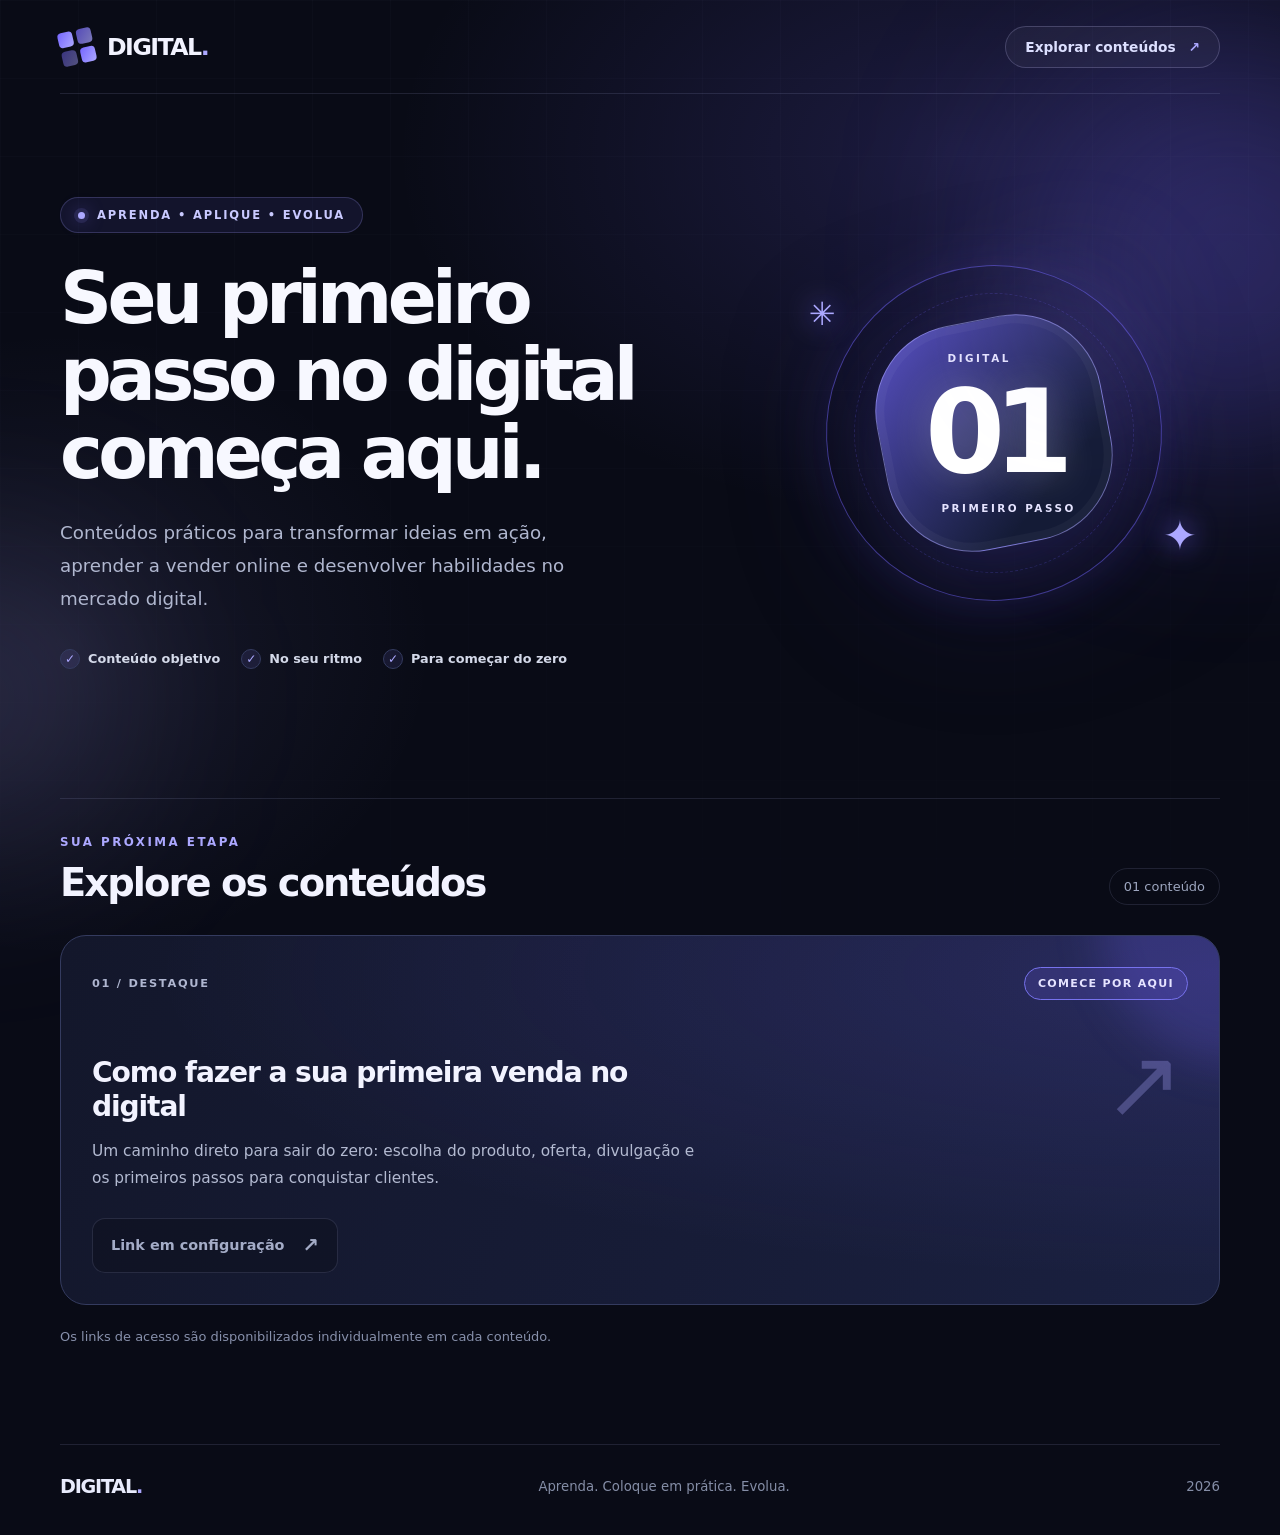
==== commit 05f5d391: "feat: transformar pagina em vitrine digital com gestor de botoes" ====
--- a/index.html
+++ b/index.html
@@ -2,225 +2,65 @@
 <html lang="pt-BR">
 <head>
   <meta charset="utf-8">
-  <meta name="viewport" content="width=device-width,initial-scale=1,viewport-fit=cover">
-  <meta name="theme-color" content="#080910">
-  <meta name="description" content="VORTEX STUDIO — seu estúdio de criação de conteúdo. Transforme vídeos, ideias e textos em conteúdo para suas redes.">
-  <title>VORTEX STUDIO — Seu conteúdo, em outro nível</title>
-  <link rel="manifest" href="/manifest.webmanifest">
-  <link rel="icon" href="/assets/vortex-studio-icon.svg" type="image/svg+xml">
-  <link rel="preconnect" href="https://fonts.googleapis.com">
-  <link rel="preconnect" href="https://fonts.gstatic.com" crossorigin>
-  <link href="https://fonts.googleapis.com/css2?family=DM+Sans:wght@400;500;600;700;800&family=Space+Grotesk:wght@400;500;600;700&display=swap" rel="stylesheet">
-  <style>
-    :root{--bg:#080910;--bg2:#0d0f19;--panel:#111421;--panel2:#151a2a;--line:rgba(170,180,220,.12);--text:#f5f6ff;--muted:#9298ad;--purple:#9667ff;--purple2:#7145e8;--blue:#42a5ff;--cyan:#6ee7f9;--green:#55d6a4;--orange:#ffb86b;--radius:22px;--shadow:0 24px 80px rgba(0,0,0,.38)}
-    *{box-sizing:border-box}html{scroll-behavior:smooth;scroll-padding-top:90px}body{margin:0;background:var(--bg);color:var(--text);font-family:"DM Sans",system-ui,sans-serif;line-height:1.55;overflow-x:hidden}button,input,select{font:inherit}button,a{-webkit-tap-highlight-color:transparent}a{color:inherit;text-decoration:none}button{cursor:pointer}
-    body:before{content:"";position:fixed;inset:0;pointer-events:none;z-index:-2;background:radial-gradient(ellipse at 12% 8%,rgba(105,61,220,.17),transparent 34%),radial-gradient(ellipse at 90% 30%,rgba(34,125,220,.12),transparent 32%),linear-gradient(180deg,#090a12 0%,#080910 100%)}
-    .noise{position:fixed;inset:0;z-index:-1;pointer-events:none;opacity:.13;background-image:url("data:image/svg+xml,%3Csvg viewBox='0 0 180 180' xmlns='http://www.w3.org/2000/svg'%3E%3Cfilter id='n'%3E%3CfeTurbulence type='fractalNoise' baseFrequency='.9' numOctaves='3' stitchTiles='stitch'/%3E%3C/filter%3E%3Crect width='100%25' height='100%25' filter='url(%23n)' opacity='.22'/%3E%3C/svg%3E")}
-    .container{width:min(1160px,calc(100% - 44px));margin:auto}.section{padding:104px 0}.eyebrow{display:inline-flex;align-items:center;gap:9px;color:#b9a4ff;font-size:11px;font-weight:800;letter-spacing:.16em;text-transform:uppercase}.eyebrow:before{content:"";width:7px;height:7px;border-radius:50%;background:var(--purple);box-shadow:0 0 14px var(--purple)}
-    .brand{display:inline-flex;align-items:center;gap:11px;font-family:"Space Grotesk",sans-serif;font-weight:700;letter-spacing:-.055em;font-size:20px}.brand-mark{width:36px;height:36px;display:grid;place-items:center;border-radius:12px;background:linear-gradient(135deg,#9c69ff,#4c83ff);box-shadow:0 7px 24px rgba(121,87,255,.34);color:#fff;font-size:19px;font-weight:800}.brand-word span{color:#a78bfa}.brand-sub{display:block;color:#78809b;font-size:8px;letter-spacing:.22em;font-weight:700;margin-top:-4px}
-    .topbar{height:78px;display:flex;align-items:center;justify-content:space-between;position:sticky;top:0;z-index:50;background:rgba(8,9,16,.78);backdrop-filter:blur(18px);border-bottom:1px solid rgba(180,190,230,.08)}.topbar-inner{display:flex;align-items:center;justify-content:space-between;width:min(1240px,calc(100% - 44px));margin:auto}.nav-links{display:flex;align-items:center;gap:32px;color:#aeb3c7;font-size:13px;font-weight:600}.nav-links a:hover{color:white}.nav-actions{display:flex;align-items:center;gap:12px}
-    .btn{border:1px solid transparent;border-radius:12px;padding:12px 18px;display:inline-flex;align-items:center;justify-content:center;gap:9px;font-size:13px;font-weight:800;transition:transform .2s,border-color .2s,background .2s,box-shadow .2s}.btn:hover{transform:translateY(-2px)}.btn-primary{color:white;background:linear-gradient(115deg,#8956f6,#5b73f5);box-shadow:0 9px 30px rgba(111,83,242,.25)}.btn-primary:hover{box-shadow:0 12px 34px rgba(111,83,242,.4)}.btn-ghost{background:rgba(255,255,255,.035);border-color:var(--line);color:#e4e6f5}.btn-ghost:hover{background:rgba(255,255,255,.075);border-color:rgba(167,139,250,.35)}.btn-small{padding:9px 13px;font-size:12px;border-radius:10px}.btn-block{width:100%}.mobile-menu{display:none}
-    .hero{padding:92px 0 74px;position:relative}.hero-grid{display:grid;grid-template-columns:1.03fr .97fr;gap:64px;align-items:center}.hero h1{font-family:"Space Grotesk",sans-serif;font-size:clamp(48px,6.2vw,76px);letter-spacing:-.075em;line-height:1.02;margin:20px 0 20px;max-width:670px}.gradient-text{background:linear-gradient(100deg,#c5aaff 5%,#8d82ff 48%,#62c7ff 100%);-webkit-background-clip:text;background-clip:text;color:transparent}.hero-copy{color:#a8aec2;font-size:16px;max-width:530px;line-height:1.8}.hero-actions{display:flex;gap:12px;flex-wrap:wrap;margin-top:30px}.hero-note{display:flex;align-items:center;gap:10px;color:#858ca2;font-size:11px;margin-top:25px}.avatar-stack{display:flex}.avatar-stack i{width:25px;height:25px;border-radius:50%;border:2px solid var(--bg);margin-left:-6px;background:linear-gradient(135deg,#8c65f6,#36a8ef)}.avatar-stack i:first-child{margin-left:0;background:linear-gradient(135deg,#f6b26b,#d76ef4)}.avatar-stack i:nth-child(2){background:linear-gradient(135deg,#5ad6b0,#368ef0)}.avatar-stack i:nth-child(3){background:linear-gradient(135deg,#7d8cff,#ba70fa)}
-    .hero-visual{position:relative;min-width:0}.glow-orb{position:absolute;width:300px;height:300px;border-radius:50%;background:#7654ed;filter:blur(110px);opacity:.2;right:8%;top:4%;pointer-events:none}.studio-window{position:relative;border:1px solid rgba(177,166,255,.2);border-radius:23px;background:linear-gradient(145deg,rgba(24,27,44,.97),rgba(12,15,25,.97));box-shadow:0 30px 100px rgba(0,0,0,.5),0 0 70px rgba(115,80,230,.12);padding:17px;transform:perspective(1100px) rotateY(-5deg) rotateX(2deg)}.window-top{display:flex;align-items:center;justify-content:space-between;padding:2px 2px 15px;border-bottom:1px solid var(--line)}.window-dots{display:flex;gap:5px}.window-dots i{width:7px;height:7px;border-radius:50%;background:#555b70}.window-label{font-size:9px;letter-spacing:.14em;color:#9098b0;font-weight:800}.window-user{width:23px;height:23px;border-radius:8px;background:linear-gradient(135deg,#a26aff,#4f8df9)}
-    .preview-layout{display:grid;grid-template-columns:42px 1fr;gap:14px;padding-top:15px}.preview-side{display:flex;flex-direction:column;gap:13px;align-items:center;padding-top:8px}.preview-side i{width:24px;height:24px;border-radius:8px;background:#242a3e}.preview-side i:first-child{background:linear-gradient(135deg,#895df0,#4e81ed)}.preview-main{min-width:0}.preview-title{font-family:"Space Grotesk";font-size:14px;font-weight:700}.preview-sub{font-size:9px;color:#858da6;margin-top:2px}.preview-video{margin-top:13px;border-radius:13px;height:180px;position:relative;overflow:hidden;background:linear-gradient(135deg,rgba(109,77,213,.6),rgba(24,91,145,.3)),url("https://images.unsplash.com/photo-1590602847861-f357a9332bbc?auto=format&fit=crop&w=900&q=80") center/cover}.preview-video:after{content:"";position:absolute;inset:0;background:linear-gradient(0deg,rgba(5,7,15,.8),transparent 65%)}.play-button{position:absolute;z-index:1;top:50%;left:50%;transform:translate(-50%,-50%);width:43px;height:43px;border-radius:50%;display:grid;place-items:center;background:rgba(255,255,255,.17);border:1px solid rgba(255,255,255,.35);backdrop-filter:blur(8px);color:white}.video-caption{position:absolute;z-index:2;bottom:15px;left:12px;right:12px;text-align:center;font-weight:900;font-size:16px;letter-spacing:-.04em;text-shadow:0 2px 10px #000}.video-caption span{color:#bba4ff}.preview-timeline{display:grid;grid-template-columns:repeat(4,1fr);gap:6px;margin-top:11px}.timeline-clip{height:33px;border-radius:6px;background:linear-gradient(135deg,#534080,#293c65);border:1px solid rgba(255,255,255,.08)}.timeline-clip:nth-child(2){background:linear-gradient(135deg,#365f77,#293e5f)}.timeline-clip:nth-child(3){background:linear-gradient(135deg,#5b3d7b,#3d426f)}.timeline-clip:nth-child(4){background:linear-gradient(135deg,#3c6270,#30415b)}.preview-status{display:flex;justify-content:space-between;align-items:center;margin-top:12px;font-size:9px;color:#9ca4bb}.status-pill{display:inline-flex;align-items:center;gap:5px;padding:5px 8px;border-radius:7px;background:rgba(80,211,161,.1);color:#6de2b2}.status-pill:before{content:"";width:5px;height:5px;border-radius:50%;background:#5fe0ad}
-    .float-card{position:absolute;z-index:3;padding:11px 14px;border:1px solid rgba(255,255,255,.14);border-radius:13px;background:rgba(20,24,39,.92);box-shadow:var(--shadow);backdrop-filter:blur(15px);font-size:10px}.float-card strong{display:block;font-size:12px;margin-top:2px}.float-one{top:14%;right:-35px}.float-two{bottom:7%;left:-35px}.float-icon{display:inline-grid;place-items:center;width:24px;height:24px;border-radius:8px;background:rgba(145,104,255,.2);color:#c2a9ff;margin-right:7px;vertical-align:middle}
-    .trust-strip{padding:25px 0;border-top:1px solid var(--line);border-bottom:1px solid var(--line);background:rgba(255,255,255,.012)}.trust-inner{display:flex;align-items:center;justify-content:space-between;gap:20px;flex-wrap:wrap}.trust-label{font-size:10px;letter-spacing:.12em;color:#747d94;font-weight:800}.trust-items{display:flex;gap:30px;align-items:center;flex-wrap:wrap;color:#8d94a9;font-family:"Space Grotesk";font-size:13px;font-weight:700;letter-spacing:.02em}.trust-items span{display:flex;align-items:center;gap:8px}.trust-items b{color:#b9a1ff;font-size:17px}
-    .section-head{max-width:650px;margin-bottom:42px}.section-head.center{text-align:center;margin-left:auto;margin-right:auto}.section-head h2{font-family:"Space Grotesk";font-size:clamp(32px,4vw,48px);line-height:1.1;letter-spacing:-.06em;margin:15px 0}.section-head p{color:var(--muted);font-size:14px;line-height:1.8;margin:0}.tools-grid{display:grid;grid-template-columns:repeat(3,1fr);gap:15px}.tool-card{position:relative;overflow:hidden;padding:24px;border:1px solid var(--line);border-radius:19px;background:linear-gradient(145deg,rgba(20,24,39,.88),rgba(12,14,23,.9));transition:transform .25s,border-color .25s,background .25s}.tool-card:hover{transform:translateY(-5px);border-color:rgba(160,128,255,.38);background:linear-gradient(145deg,rgba(30,31,55,.95),rgba(14,18,30,.96))}.tool-icon{width:43px;height:43px;border-radius:13px;display:grid;place-items:center;margin-bottom:20px;background:rgba(145,104,255,.13);color:#b89cff;border:1px solid rgba(161,131,255,.18)}.tool-card:nth-child(2) .tool-icon{background:rgba(65,161,255,.12);color:#76c3ff}.tool-card:nth-child(3) .tool-icon{background:rgba(90,214,176,.1);color:#76e4be}.tool-card:nth-child(4) .tool-icon{background:rgba(255,174,103,.1);color:#ffc184}.tool-card:nth-child(5) .tool-icon{background:rgba(239,119,195,.1);color:#ff9bd6}.tool-card:nth-child(6) .tool-icon{background:rgba(102,141,255,.12);color:#9cb3ff}.tool-card h3{font-family:"Space Grotesk";font-size:18px;margin:0 0 8px;letter-spacing:-.03em}.tool-card p{color:#939bb0;font-size:12px;line-height:1.75;margin:0 0 19px}.tool-link{font-size:11px;font-weight:800;color:#bba6ff;display:inline-flex;gap:8px;align-items:center}.tool-tag{position:absolute;right:18px;top:18px;font-size:8px;letter-spacing:.08em;color:#8d96ae;background:rgba(255,255,255,.045);border:1px solid var(--line);padding:5px 7px;border-radius:6px}
-    .showcase{background:linear-gradient(180deg,rgba(18,20,34,.3),rgba(16,19,31,.72),rgba(18,20,34,.3));border-top:1px solid rgba(255,255,255,.035);border-bottom:1px solid rgba(255,255,255,.035)}.showcase-grid{display:grid;grid-template-columns:.8fr 1.2fr;gap:55px;align-items:center}.showcase-copy h2{font-family:"Space Grotesk";font-size:clamp(34px,4vw,49px);line-height:1.08;letter-spacing:-.065em;margin:16px 0}.showcase-copy p{color:var(--muted);font-size:13px;line-height:1.85}.format-tabs{display:flex;gap:8px;flex-wrap:wrap;margin:24px 0}.format-tab{border:1px solid var(--line);border-radius:9px;background:rgba(255,255,255,.03);color:#9ba3b8;padding:9px 12px;font-size:11px;font-weight:700}.format-tab.active{color:white;background:rgba(141,101,255,.17);border-color:rgba(165,134,255,.4)}.showcase-points{display:grid;gap:11px;margin-top:24px}.showcase-point{display:flex;align-items:center;gap:9px;color:#c5c9d8;font-size:12px}.showcase-point b{width:19px;height:19px;border-radius:7px;background:rgba(87,211,166,.12);color:#68dbb0;display:grid;place-items:center;font-size:11px}
-    .editor-demo{padding:17px;border-radius:20px;border:1px solid rgba(165,143,255,.19);background:linear-gradient(145deg,#171a2a,#0d101b);box-shadow:var(--shadow)}.editor-head{display:flex;justify-content:space-between;align-items:center;border-bottom:1px solid var(--line);padding-bottom:14px}.editor-head strong{font-size:12px}.editor-head span{font-size:9px;color:#8d95ab}.editor-body{display:grid;grid-template-columns:1fr 150px;gap:15px;padding-top:15px}.editor-screen{height:280px;border-radius:12px;position:relative;overflow:hidden;background:linear-gradient(160deg,rgba(87,52,154,.25),rgba(13,34,60,.25)),url("https://images.unsplash.com/photo-1478737270239-2f02b77fc618?auto=format&fit=crop&w=900&q=80") center/cover}.editor-screen:after{content:"";position:absolute;inset:0;background:linear-gradient(0deg,rgba(0,0,0,.7),transparent 70%)}.editor-screen-label{position:absolute;z-index:1;bottom:20px;left:15px;right:15px;text-align:center;font-family:"Space Grotesk";font-weight:800;font-size:21px;text-shadow:0 3px 12px #000}.editor-screen-label em{color:#c4aaff;font-style:normal}.editor-screen-play{position:absolute;top:50%;left:50%;transform:translate(-50%,-50%);width:46px;height:46px;border-radius:50%;display:grid;place-items:center;background:rgba(255,255,255,.15);border:1px solid rgba(255,255,255,.3);z-index:2}.editor-options{display:flex;flex-direction:column;gap:9px}.option-box{border:1px solid var(--line);background:rgba(255,255,255,.025);border-radius:9px;padding:10px}.option-box small{display:block;font-size:8px;color:#7f89a3;letter-spacing:.08em;text-transform:uppercase}.option-box strong{font-size:10px;display:block;margin-top:3px}.option-progress{height:4px;background:#292e41;border-radius:10px;margin-top:8px;overflow:hidden}.option-progress i{display:block;width:76%;height:100%;background:linear-gradient(90deg,#9468ff,#52b5ff);border-radius:10px}.editor-timeline{display:grid;grid-template-columns:1fr 1fr 1fr;gap:7px;margin-top:12px}.editor-timeline span{height:27px;border-radius:6px;background:linear-gradient(90deg,#59418d,#344f77);border:1px solid rgba(255,255,255,.08)}
-    .steps-grid{display:grid;grid-template-columns:repeat(3,1fr);gap:18px}.step-card{padding:25px;border:1px solid var(--line);border-radius:17px;background:rgba(16,19,31,.62)}.step-number{font-family:"Space Grotesk";font-size:12px;color:#a88bff;letter-spacing:.1em;font-weight:700}.step-card h3{font-size:17px;margin:16px 0 8px}.step-card p{font-size:12px;color:#929aae;line-height:1.8;margin:0}.step-icon{width:42px;height:42px;display:grid;place-items:center;border-radius:12px;background:rgba(143,104,255,.12);color:#c2aaff;margin-top:22px}
-    .pricing-wrap{display:grid;grid-template-columns:repeat(3,1fr);gap:15px;align-items:stretch}.price-card{position:relative;border:1px solid var(--line);border-radius:19px;padding:25px;background:linear-gradient(145deg,rgba(20,24,39,.88),rgba(12,14,23,.9))}.price-card.featured{border-color:rgba(153,117,255,.65);box-shadow:0 0 0 1px rgba(153,117,255,.1),0 20px 70px rgba(91,65,190,.13);background:linear-gradient(145deg,rgba(38,29,68,.78),rgba(14,17,29,.97))}.popular{position:absolute;right:17px;top:17px;padding:5px 8px;background:rgba(151,108,255,.18);border:1px solid rgba(171,142,255,.3);border-radius:7px;color:#c8b4ff;font-size:8px;font-weight:800;letter-spacing:.08em}.price-name{font-size:13px;font-weight:800;letter-spacing:.08em}.price-value{font-family:"Space Grotesk";font-size:38px;letter-spacing:-.07em;margin:20px 0 2px}.price-value small{font-family:"DM Sans";font-size:11px;letter-spacing:0;color:#8e96ab}.price-desc{font-size:11px;color:#929aae;min-height:37px}.price-credits{font-size:11px;color:#c4b3ff;margin:17px 0;padding:9px 10px;border-radius:8px;background:rgba(143,104,255,.08)}.price-list{list-style:none;padding:0;margin:20px 0 25px;display:grid;gap:11px}.price-list li{display:flex;gap:9px;color:#b5bbcc;font-size:11px}.price-list li:before{content:"✓";color:#67d9b0;font-weight:900}
-    .faq-grid{display:grid;grid-template-columns:.7fr 1.3fr;gap:70px}.faq-list{display:grid;gap:9px}.faq-item{border:1px solid var(--line);border-radius:13px;background:rgba(255,255,255,.025);overflow:hidden}.faq-item summary{list-style:none;cursor:pointer;padding:17px 18px;font-size:12px;font-weight:700;display:flex;justify-content:space-between;align-items:center;gap:15px}.faq-item summary::-webkit-details-marker{display:none}.faq-item summary:after{content:"+";color:#bda8ff;font-size:18px;font-weight:400}.faq-item[open] summary:after{content:"−"}.faq-answer{padding:0 18px 17px;color:#939bb0;font-size:11px;line-height:1.8}
-    .cta-band{padding:48px;border-radius:22px;border:1px solid rgba(160,130,255,.22);background:radial-gradient(ellipse at 15% 0%,rgba(136,83,255,.28),transparent 48%),radial-gradient(ellipse at 100% 100%,rgba(46,134,230,.18),transparent 45%),#121526;display:flex;align-items:center;justify-content:space-between;gap:30px}.cta-band h2{font-family:"Space Grotesk";font-size:clamp(28px,4vw,40px);letter-spacing:-.06em;line-height:1.1;margin:10px 0}.cta-band p{font-size:12px;color:#a2a9bd;margin:0}.footer{padding:38px 0 30px;border-top:1px solid var(--line);color:#798198;font-size:10px}.footer-inner{display:flex;align-items:center;justify-content:space-between;gap:20px;flex-wrap:wrap}.footer-links{display:flex;gap:20px;flex-wrap:wrap}.footer a:hover{color:#c4b2ff}
-    .modal-backdrop{position:fixed;inset:0;z-index:100;background:rgba(3,4,9,.78);backdrop-filter:blur(10px);display:none;align-items:center;justify-content:center;padding:20px}.modal-backdrop.open{display:flex}.modal{width:min(440px,100%);border:1px solid rgba(173,150,255,.24);border-radius:19px;background:#121522;box-shadow:0 30px 100px rgba(0,0,0,.6);padding:25px;position:relative}.modal-close{position:absolute;right:15px;top:15px;width:30px;height:30px;border:1px solid var(--line);background:rgba(255,255,255,.04);border-radius:9px;color:#aeb4c6}.modal h3{font-family:"Space Grotesk";font-size:22px;letter-spacing:-.04em;margin:0 30px 8px 0}.modal p{font-size:12px;color:#969eb2;line-height:1.8;margin:0 0 18px}.modal-note{padding:12px;border:1px solid rgba(160,130,255,.17);border-radius:10px;background:rgba(135,94,255,.08);font-size:10px;color:#c3b6e9;line-height:1.7}
-    .toast{position:fixed;bottom:24px;left:50%;transform:translate(-50%,20px);opacity:0;pointer-events:none;z-index:130;padding:12px 17px;border:1px solid rgba(124,218,183,.22);background:#121e20;border-radius:10px;color:#a7f1d1;font-size:11px;box-shadow:var(--shadow);transition:.25s}.toast.show{opacity:1;transform:translate(-50%,0)}
-    /* APP */
-    #appView{display:none;min-height:100vh;background:#090b13}#appView.active{display:flex}.app-sidebar{width:245px;flex-shrink:0;border-right:1px solid var(--line);background:#0c0e17;padding:22px 15px;display:flex;flex-direction:column;min-height:100vh}.app-sidebar .brand{padding:0 8px 28px}.app-label{font-size:8px;letter-spacing:.16em;color:#68718a;font-weight:900;padding:15px 10px 9px}.app-nav{display:grid;gap:4px}.app-nav button{border:0;background:transparent;color:#929ab0;text-align:left;border-radius:10px;padding:11px 12px;display:flex;align-items:center;gap:11px;font-size:11px;font-weight:700}.app-nav button:hover,.app-nav button.active{background:rgba(140,103,255,.13);color:#d7caff}.app-nav button.active{box-shadow:inset 2px 0 #9c7aff}.app-nav .nav-count{margin-left:auto;color:#a9b0c2;font-size:9px}.sidebar-bottom{margin-top:auto}.credit-mini{padding:14px;border:1px solid rgba(154,124,255,.2);border-radius:12px;background:rgba(131,96,245,.08);margin:18px 3px}.credit-mini small{font-size:8px;color:#8d96ad;letter-spacing:.08em}.credit-mini strong{display:block;font-family:"Space Grotesk";font-size:22px;margin:3px 0}.credit-mini span{font-size:9px;color:#a9a0ca}.app-main{min-width:0;flex:1}.app-topbar{height:70px;border-bottom:1px solid var(--line);display:flex;align-items:center;justify-content:space-between;padding:0 30px;background:rgba(10,12,20,.88);position:sticky;top:0;z-index:10}.app-top-left{display:flex;align-items:center;gap:13px}.app-top-left span{color:#7e879e;font-size:10px}.app-top-left b{font-size:11px}.app-top-actions{display:flex;align-items:center;gap:12px}.demo-pill{font-size:9px;color:#c4b1ff;background:rgba(143,103,255,.12);border:1px solid rgba(143,103,255,.2);border-radius:7px;padding:6px 9px}.app-content{padding:32px;max-width:1250px;margin:auto}.app-welcome{display:flex;align-items:center;justify-content:space-between;gap:20px;margin-bottom:26px}.app-welcome h1{font-family:"Space Grotesk";font-size:29px;letter-spacing:-.06em;margin:0 0 4px}.app-welcome p{font-size:11px;color:#9098ac;margin:0}.app-stats{display:grid;grid-template-columns:repeat(4,1fr);gap:12px;margin-bottom:25px}.app-stat{padding:17px;border:1px solid var(--line);border-radius:13px;background:#111521}.app-stat small{font-size:8px;color:#858ea5;letter-spacing:.09em;font-weight:800}.app-stat strong{display:block;font-family:"Space Grotesk";font-size:25px;margin:8px 0 3px}.app-stat span{font-size:9px;color:#7f8aa1}.app-panel{border:1px solid var(--line);border-radius:15px;background:#101420;padding:20px;margin-bottom:18px}.panel-head{display:flex;align-items:center;justify-content:space-between;gap:15px;margin-bottom:16px}.panel-head h2{font-size:13px;margin:0}.panel-head p{font-size:9px;color:#838ca2;margin:4px 0 0}.project-list{display:grid;gap:9px}.project-row{display:flex;align-items:center;gap:12px;padding:12px;border:1px solid rgba(255,255,255,.055);border-radius:10px;background:rgba(255,255,255,.018)}.project-thumb{width:43px;height:43px;border-radius:9px;display:grid;place-items:center;background:linear-gradient(135deg,#6549a9,#2c5e91);color:white}.project-info{min-width:0;flex:1}.project-info strong{display:block;font-size:11px;white-space:nowrap;overflow:hidden;text-overflow:ellipsis}.project-info span{font-size:9px;color:#838ca1}.project-status{font-size:8px;color:#6bdcb2;background:rgba(80,210,160,.1);padding:5px 7px;border-radius:6px}.app-tool-grid{display:grid;grid-template-columns:repeat(3,1fr);gap:11px}.app-tool{border:1px solid var(--line);border-radius:12px;padding:16px;background:rgba(255,255,255,.02);text-align:left;color:white;transition:.2s}.app-tool:hover{border-color:rgba(159,130,255,.4);background:rgba(137,99,255,.07);transform:translateY(-2px)}.app-tool .tool-icon{margin:0 0 12px;width:35px;height:35px}.app-tool strong{font-size:11px;display:block}.app-tool span{display:block;color:#8790a6;font-size:9px;margin-top:4px;line-height:1.6}.app-section-title{font-family:"Space Grotesk";font-size:23px;letter-spacing:-.05em;margin:0 0 5px}.app-section-desc{font-size:10px;color:#929aaf;margin:0 0 22px}.upload-box{border:1px dashed rgba(164,139,255,.4);border-radius:15px;background:rgba(134,99,255,.045);padding:38px 20px;text-align:center}.upload-icon{width:48px;height:48px;border-radius:14px;margin:0 auto 13px;display:grid;place-items:center;background:rgba(145,104,255,.15);color:#c0aaff}.upload-box h3{font-size:14px;margin:0 0 6px}.upload-box p{font-size:10px;color:#929aaf;margin:0 0 16px}.upload-file{font-size:10px;color:#9fe7ca;margin-top:12px}.form-control{display:grid;gap:6px;margin:14px 0}.form-control label{font-size:9px;color:#a8b0c4;font-weight:700}.form-control input,.form-control select{width:100%;background:#0b0e17;border:1px solid var(--line);border-radius:9px;padding:11px 12px;color:white;outline:none;font-size:11px}.form-control input:focus,.form-control select:focus{border-color:#9b7aff;box-shadow:0 0 0 3px rgba(143,104,255,.1)}.empty-state{padding:28px;text-align:center;border:1px dashed var(--line);border-radius:12px;color:#8d96ab;font-size:10px}.mobile-appbar{display:none}
-    @media(max-width:900px){.nav-links{gap:18px}.hero-grid{gap:30px}.hero h1{font-size:58px}.float-one{right:-10px}.float-two{left:-10px}.tools-grid{grid-template-columns:repeat(2,1fr)}.showcase-grid{gap:30px}.faq-grid{gap:35px}.app-sidebar{width:215px}.app-stats{grid-template-columns:repeat(2,1fr)}}
-    @media(max-width:680px){.container{width:min(100% - 30px,560px)}.topbar{height:66px}.topbar-inner{width:calc(100% - 30px)}.nav-links{display:none}.nav-actions .btn-ghost{display:none}.mobile-menu{display:grid;place-items:center;width:38px;height:38px;border-radius:10px;border:1px solid var(--line);background:rgba(255,255,255,.03);color:#dce0ee}.hero{padding:65px 0 54px}.hero-grid{grid-template-columns:1fr;gap:45px}.hero h1{font-size:49px}.hero-copy{font-size:14px}.hero-visual{max-width:520px;margin:auto;width:100%}.studio-window{transform:none}.float-one{right:-4px;top:8%}.float-two{left:-4px;bottom:5%}.preview-video{height:155px}.section{padding:72px 0}.section-head{margin-bottom:28px}.section-head h2{font-size:34px}.tools-grid{grid-template-columns:1fr;gap:10px}.tool-card{padding:20px}.tool-card p{max-width:420px}.trust-inner{justify-content:center}.trust-label{width:100%;text-align:center}.trust-items{justify-content:center;gap:15px}.showcase-grid{grid-template-columns:1fr;gap:30px}.editor-body{grid-template-columns:1fr 115px}.editor-screen{height:240px}.editor-screen-label{font-size:16px}.steps-grid{grid-template-columns:1fr;gap:10px}.step-card{padding:20px}.pricing-wrap{grid-template-columns:1fr;gap:12px}.price-card{padding:22px}.faq-grid{grid-template-columns:1fr;gap:22px}.cta-band{padding:27px;display:block}.cta-band .btn{margin-top:20px;width:100%}.footer-inner{align-items:flex-start;flex-direction:column}.app-sidebar{display:none}.app-topbar{height:60px;padding:0 15px}.app-content{padding:20px 14px 85px}.app-welcome{align-items:flex-start;flex-direction:column}.app-welcome .btn{width:100%}.app-stats{gap:8px}.app-stat{padding:13px}.app-stat strong{font-size:22px}.app-tool-grid{grid-template-columns:repeat(2,1fr)}.app-tool{padding:12px}.mobile-appbar{display:flex;position:fixed;bottom:0;left:0;right:0;z-index:20;justify-content:space-around;padding:9px 5px calc(9px + env(safe-area-inset-bottom));background:rgba(10,12,20,.95);border-top:1px solid var(--line);backdrop-filter:blur(15px)}.mobile-appbar button{border:0;background:none;color:#818ba2;display:grid;gap:4px;justify-items:center;font-size:8px}.mobile-appbar button.active{color:#c5b0ff}.mobile-appbar svg{width:18px;height:18px}.demo-pill{display:none}}
-    @media(prefers-reduced-motion:reduce){*,*:before,*:after{scroll-behavior:auto!important;transition:none!important;animation:none!important}}
-  </style>
+  <meta name="viewport" content="width=device-width, initial-scale=1, viewport-fit=cover">
+  <meta name="theme-color" content="#090b16">
+  <meta name="description" content="Aprenda sobre vendas online, negócios e habilidades digitais. Comece com o conteúdo Como fazer a sua primeira venda no digital.">
+  <meta property="og:type" content="website">
+  <meta property="og:title" content="Conteúdos e Cursos Digitais">
+  <meta property="og:description" content="Conhecimento prático para começar e evoluir no mercado digital.">
+  <title>Conteúdos e Cursos Digitais</title>
+  <link rel="stylesheet" href="css/style.css">
+  <script defer src="js/app.js"></script>
 </head>
 <body>
-<div class="noise"></div>
-<div id="landingView">
-  <header class="topbar">
-    <div class="topbar-inner">
-      <a class="brand" href="#inicio" aria-label="VORTEX STUDIO início"><span class="brand-mark">V</span><span><span class="brand-word">VORTEX<span>STUDIO</span></span><span class="brand-sub">AI CREATOR PLATFORM</span></span></a>
-      <nav class="nav-links" aria-label="Navegação"><a href="#ferramentas">Ferramentas</a><a href="#como-funciona">Como funciona</a><a href="#planos">Planos</a><a href="#duvidas">Dúvidas</a></nav>
-      <div class="nav-actions"><button class="btn btn-ghost btn-small" data-action="login">Entrar</button><button class="btn btn-primary btn-small" data-action="open-app">Conhecer o estúdio <span>↗</span></button><button class="mobile-menu" data-action="mobile-menu" aria-label="Abrir menu">☰</button></div>
-    </div>
-  </header>
-
-  <main>
-    <section class="hero" id="inicio">
-      <div class="container hero-grid">
-        <div>
-          <span class="eyebrow">ESTÚDIO DE CRIAÇÃO COM IA</span>
-          <h1>Seu conteúdo.<br><span class="gradient-text">Em outro nível.</span></h1>
-          <p class="hero-copy">Transforme vídeos, ideias e textos em conteúdo pronto para suas redes. Um espaço para criar, editar e organizar tudo o que você publica.</p>
-          <div class="hero-actions"><button class="btn btn-primary" data-action="open-app">Explorar o VORTEX STUDIO <span>→</span></button><a class="btn btn-ghost" href="#ferramentas">Conhecer ferramentas <span>↓</span></a></div>
-          <div class="hero-note"><span class="avatar-stack"><i></i><i></i><i></i></span><span>Um estúdio para criadores, streamers e quem está começando.</span></div>
+  <div class="site-shell">
+    <div class="glow glow-one" aria-hidden="true"></div>
+    <div class="glow glow-two" aria-hidden="true"></div>
+    <header class="topbar">
+      <a class="brand" href="/" aria-label="Página inicial">
+        <span class="brand-mark" aria-hidden="true"><span></span><span></span><span></span><span></span></span>
+        <span>DIGITAL<span class="brand-dot">.</span></span>
+      </a>
+      <a class="top-link" href="#conteudos">Explorar conteúdos <span aria-hidden="true">↗</span></a>
+    </header>
+    <main>
+      <section class="hero" aria-labelledby="siteTitle">
+        <div class="hero-content">
+          <div class="eyebrow"><span class="live-dot" aria-hidden="true"></span><span id="siteSubtitle">APRENDA • APLIQUE • EVOLUA</span></div>
+          <h1 id="siteTitle">Seu primeiro passo no digital começa aqui.</h1>
+          <p id="siteDescription">Conteúdos práticos para transformar ideias em ação, aprender a vender online e desenvolver habilidades no mercado digital.</p>
+          <div class="hero-highlights" aria-label="Diferenciais">
+            <span><span class="check-icon">✓</span> Conteúdo objetivo</span>
+            <span><span class="check-icon">✓</span> No seu ritmo</span>
+            <span><span class="check-icon">✓</span> Para começar do zero</span>
+          </div>
         </div>
-        <div class="hero-visual">
-          <div class="glow-orb"></div>
-          <div class="float-card float-one"><span class="float-icon">✦</span> Cortes identificados<strong>Pronto para revisar</strong></div>
-          <div class="studio-window">
-            <div class="window-top"><div class="window-dots"><i></i><i></i><i></i></div><span class="window-label">VORTEX STUDIO / WORKSPACE</span><span class="window-user"></span></div>
-            <div class="preview-layout"><div class="preview-side"><i></i><i></i><i></i><i></i><i></i></div><div class="preview-main"><div class="preview-title">Seu próximo conteúdo</div><div class="preview-sub">Prévia ilustrativa do estúdio de criação</div><div class="preview-video"><div class="play-button">▶</div><div class="video-caption">TRANSFORME IDEIAS <span>EM CONTEÚDO</span></div></div><div class="preview-timeline"><div class="timeline-clip"></div><div class="timeline-clip"></div><div class="timeline-clip"></div><div class="timeline-clip"></div></div><div class="preview-status"><span>Projeto de demonstração</span><span class="status-pill">Interface de prévia</span></div></div></div>
-          </div>
-          <div class="float-card float-two"><span class="float-icon">◈</span> Seu estúdio em um só lugar<strong>Clips · Design · Roteiros</strong></div>
+        <div class="hero-art" aria-hidden="true">
+          <div class="art-orbit orbit-outer"></div>
+          <div class="art-orbit orbit-inner"></div>
+          <div class="art-core"><span class="art-mini">DIGITAL</span><strong>01</strong><span class="art-mini">PRIMEIRO PASSO</span></div>
+          <span class="art-star star-a">✳</span><span class="art-star star-b">✦</span>
+          <div class="art-gloss"></div>
         </div>
-      </div>
-    </section>
-
-    <section class="trust-strip"><div class="container trust-inner"><span class="trust-label">UM ESTÚDIO. VÁRIAS POSSIBILIDADES.</span><div class="trust-items"><span><b>✦</b> VÍDEOS</span><span><b>◫</b> LEGENDAS</span><span><b>◇</b> DESIGN</span><span><b>⌁</b> ROTEIROS</span><span><b>◷</b> PUBLICAÇÕES</span></div></div></section>
-
-    <section class="section" id="ferramentas"><div class="container">
-      <div class="section-head center"><span class="eyebrow">CAIXA DE FERRAMENTAS</span><h2>Tudo o que você precisa para <span class="gradient-text">criar mais.</span></h2><p>Ferramentas conectadas em um único espaço. Comece com o essencial e amplie seu fluxo de criação conforme sua necessidade.</p></div>
-      <div class="tools-grid">
-        <article class="tool-card"><span class="tool-tag">VÍDEO</span><div class="tool-icon">▣</div><h3>VORTEX CLIPS</h3><p>Transforme vídeos longos em cortes verticais. Encontre momentos, ajuste o enquadramento e prepare seus Shorts.</p><a class="tool-link" href="#como-funciona">Conhecer ferramenta <span>→</span></a></article>
-        <article class="tool-card"><span class="tool-tag">CRIAÇÃO</span><div class="tool-icon">▶</div><h3>VORTEX VIDEO</h3><p>Planeje vídeos a partir de ideias e textos, com estrutura de cenas, narração e recursos visuais.</p><a class="tool-link" href="#como-funciona">Conhecer ferramenta <span>→</span></a></article>
-        <article class="tool-card"><span class="tool-tag">EDIÇÃO</span><div class="tool-icon">Aa</div><h3>VORTEX CAPTIONS</h3><p>Prepare legendas sincronizadas, escolha estilos, destaque palavras e personalize a identidade dos vídeos.</p><a class="tool-link" href="#como-funciona">Conhecer ferramenta <span>→</span></a></article>
-        <article class="tool-card"><span class="tool-tag">DESIGN</span><div class="tool-icon">▧</div><h3>VORTEX DESIGN</h3><p>Crie ideias visuais para posts, carrosséis e thumbnails com modelos pensados para redes sociais.</p><a class="tool-link" href="#como-funciona">Conhecer ferramenta <span>→</span></a></article>
-        <article class="tool-card"><span class="tool-tag">TEXTO</span><div class="tool-icon">✎</div><h3>VORTEX SCRIPT</h3><p>Desenvolva ideias, ganchos, roteiros, títulos e descrições para manter seu calendário de conteúdo em movimento.</p><a class="tool-link" href="#como-funciona">Conhecer ferramenta <span>→</span></a></article>
-        <article class="tool-card"><span class="tool-tag">ORGANIZAÇÃO</span><div class="tool-icon">◷</div><h3>VORTEX SOCIAL</h3><p>Organize seus projetos e planeje publicações em um calendário de conteúdo centralizado.</p><a class="tool-link" href="#como-funciona">Conhecer ferramenta <span>→</span></a></article>
-      </div>
-    </div></section>
-
-    <section class="section showcase" id="como-funciona"><div class="container showcase-grid">
-      <div class="showcase-copy"><span class="eyebrow">SEU FLUXO DE CRIAÇÃO</span><h2>De um arquivo bruto a um conteúdo <span class="gradient-text">pronto para publicar.</span></h2><p>O VORTEX STUDIO foi pensado para simplificar etapas que normalmente exigem várias ferramentas. Escolha um fluxo, revise o resultado e mantenha o controle criativo.</p>
-        <div class="format-tabs"><button class="format-tab active" data-format="podcast">Podcast</button><button class="format-tab" data-format="gameplay">Gameplay</button><button class="format-tab" data-format="tutorial">Tutorial</button></div>
-        <div id="formatDescription" class="format-description"><p>Organize conversas longas, identifique trechos relevantes e transforme os melhores momentos em vídeos verticais.</p></div>
-        <div class="showcase-points"><div class="showcase-point"><b>✓</b> Você escolhe e revisa os trechos</div><div class="showcase-point"><b>✓</b> Personalize legendas e formato</div><div class="showcase-point"><b>✓</b> Exporte no formato adequado para cada rede</div></div>
-      </div>
-      <div class="editor-demo"><div class="editor-head"><strong>Prévia do editor</strong><span>VORTEX CLIPS · CONCEITO</span></div><div class="editor-body"><div class="editor-screen"><div class="editor-screen-play">▶</div><div class="editor-screen-label" id="editorCaption">IDEIAS QUE <em>VIRAM CONTEÚDO</em></div></div><div class="editor-options"><div class="option-box"><small>Formato</small><strong>Vertical 9:16</strong></div><div class="option-box"><small>Legendas</small><strong>Estilo Vortex</strong></div><div class="option-box"><small>Enquadramento</small><strong>Centralizado</strong></div><div class="option-box"><small>Progresso ilustrativo</small><div class="option-progress"><i></i></div></div></div></div><div class="editor-timeline"><span></span><span></span><span></span></div></div>
-    </div></section>
-
-    <section class="section"><div class="container"><div class="section-head center"><span class="eyebrow">SIMPLES DE USAR</span><h2>Crie em três etapas.</h2><p>Menos tempo alternando entre ferramentas. Mais tempo criando o que importa.</p></div><div class="steps-grid">
-      <article class="step-card"><span class="step-number">01 / ENVIE</span><h3>Comece com seu conteúdo</h3><p>Escolha um vídeo, um texto ou uma ideia. Você decide por onde começar e qual ferramenta utilizar.</p><div class="step-icon">↥</div></article>
-      <article class="step-card"><span class="step-number">02 / PERSONALIZE</span><h3>Ajuste do seu jeito</h3><p>Revise sugestões, personalize formatos, escolha estilos e mantenha o controle sobre o resultado final.</p><div class="step-icon">✦</div></article>
-      <article class="step-card"><span class="step-number">03 / EXPORTE</span><h3>Leve para suas redes</h3><p>Organize seus projetos e prepare arquivos para publicar nos canais em que sua audiência está.</p><div class="step-icon">⇧</div></article>
-    </div></div></section>
-
-    <section class="section" id="planos"><div class="container"><div class="section-head center"><span class="eyebrow">PLANOS E CRÉDITOS</span><h2>Comece pequeno. <span class="gradient-text">Crie sem limites criativos.</span></h2><p>Planos planejados para diferentes fases da sua jornada. Os valores abaixo são uma proposta inicial e o checkout será habilitado em uma próxima etapa.</p></div><div class="pricing-wrap">
-      <article class="price-card"><div class="price-name">FREE</div><div class="price-value">R$ 0 <small>/ para começar</small></div><p class="price-desc">Conheça o espaço e explore a experiência.</p><div class="price-credits">15 créditos de demonstração</div><ul class="price-list"><li>Projetos de demonstração</li><li>Prévia das ferramentas</li><li>Marca d'água nos testes</li><li>Recursos limitados</li></ul><button class="btn btn-ghost btn-block" data-action="open-app">Explorar gratuitamente</button></article>
-      <article class="price-card featured"><span class="popular">MAIS ESCOLHIDO</span><div class="price-name">CREATOR</div><div class="price-value">R$ 19,90 <small>/ mês</small></div><p class="price-desc">Para quem quer criar conteúdo com frequência.</p><div class="price-credits">120 créditos mensais</div><ul class="price-list"><li>Ferramentas principais</li><li>Exportação sem marca d'água</li><li>Legendas personalizadas</li><li>Projetos organizados</li><li>Suporte padrão</li></ul><button class="btn btn-primary btn-block" data-action="plan">Escolher Creator</button><p style="font-size:9px;color:#858da3;text-align:center;margin:10px 0 0">Anual proposto: R$ 199</p></article>
-      <article class="price-card"><div class="price-name">CREATOR PRO</div><div class="price-value">R$ 39,90 <small>/ mês</small></div><p class="price-desc">Para quem produz em volume e precisa de mais controle.</p><div class="price-credits">300 créditos mensais</div><ul class="price-list"><li>Todos os recursos Creator</li><li>Processamento em lote</li><li>Fila prioritária</li><li>Identidade visual</li><li>Mais espaço para projetos</li></ul><button class="btn btn-ghost btn-block" data-action="plan">Escolher Pro</button><p style="font-size:9px;color:#858da3;text-align:center;margin:10px 0 0">Anual proposto: R$ 399</p></article>
-    </div><p style="font-size:9px;color:#69738c;text-align:center;margin-top:18px">Preços e créditos são propostas de lançamento. Assinaturas e processamento real ainda serão implementados.</p></div></section>
-
-    <section class="section" id="duvidas"><div class="container faq-grid"><div class="section-head"><span class="eyebrow">DÚVIDAS FREQUENTES</span><h2>Antes de começar.</h2><p>Transparência sobre o que já está disponível e o que será ativado nas próximas etapas do projeto.</p></div><div class="faq-list">
-      <details class="faq-item"><summary>O VORTEX STUDIO já processa vídeos com IA?</summary><div class="faq-answer">Esta primeira versão apresenta a estrutura e a experiência visual da plataforma. O processamento real, as integrações de IA e o armazenamento de projetos serão ativados nas próximas etapas.</div></details>
-      <details class="faq-item"><summary>Posso usar vídeos de qualquer plataforma?</summary><div class="faq-answer">Você poderá enviar arquivos que tenha direito de utilizar. A importação por links dependerá de fontes e integrações autorizadas, respeitando os termos das plataformas e os direitos autorais.</div></details>
-      <details class="faq-item"><summary>Como funcionam os créditos?</summary><div class="faq-answer">Os créditos serão uma carteira compartilhada entre as ferramentas. Antes de cada operação, o sistema mostrará o consumo estimado. A tabela final será publicada quando os custos reais forem validados.</div></details>
-      <details class="faq-item"><summary>O site funciona no celular?</summary><div class="faq-answer">Sim. A interface foi planejada para computadores, tablets e celulares. Também estamos preparando a instalação como aplicativo web (PWA).</div></details>
-      <details class="faq-item"><summary>Quando os planos poderão ser contratados?</summary><div class="faq-answer">O checkout será conectado depois da validação do processamento, dos custos e dos recursos de cada plano. Os preços exibidos são uma proposta inicial.</div></details>
-    </div></div></section>
-
-    <section class="section" style="padding-top:0"><div class="container"><div class="cta-band"><div><span class="eyebrow">SEU PRÓXIMO PROJETO COMEÇA AQUI</span><h2>Crie com mais liberdade.<br><span class="gradient-text">Tudo em um só estúdio.</span></h2><p>Conheça a estrutura do VORTEX STUDIO e acompanhe a evolução das ferramentas.</p></div><button class="btn btn-primary" data-action="open-app">Entrar no estúdio <span>→</span></button></div></div></section>
-  </main>
-  <footer class="footer"><div class="container footer-inner"><a class="brand" href="#inicio"><span class="brand-mark">V</span><span class="brand-word">VORTEX<span>STUDIO</span></span></a><span>© 2026 VORTEX STUDIO. Todos os direitos reservados.</span><div class="footer-links"><a href="#ferramentas">Ferramentas</a><a href="#planos">Planos</a><a href="#duvidas">Ajuda</a><a href="https://www.vortexxx.online/" target="_blank" rel="noopener">Loja VORTEXX</a></div></div></footer>
-</div>
-
-<div id="appView">
-  <aside class="app-sidebar">
-    <a class="brand" href="#" data-action="back-home"><span class="brand-mark">V</span><span><span class="brand-word">VORTEX<span>STUDIO</span></span><span class="brand-sub">CREATOR WORKSPACE</span></span></a>
-    <div class="app-label">WORKSPACE</div>
-    <nav class="app-nav">
-      <button class="active" data-page="overview">▦ Visão geral</button>
-      <button data-page="clips">▣ VORTEX CLIPS</button>
-      <button data-page="video">▶ VORTEX VIDEO</button>
-      <button data-page="captions">Aa VORTEX CAPTIONS</button>
-      <button data-page="design">◇ VORTEX DESIGN</button>
-      <button data-page="script">✎ VORTEX SCRIPT</button>
-      <button data-page="social">◷ VORTEX SOCIAL</button>
-    </nav>
-    <div class="app-label">GERENCIAMENTO</div>
-    <nav class="app-nav"><button data-page="projects">▤ Meus projetos</button><button data-page="credits">✦ Meus créditos</button><button data-page="settings">⚙ Configurações</button></nav>
-    <div class="sidebar-bottom"><div class="credit-mini"><small>SALDO DE DEMONSTRAÇÃO</small><strong>15 créditos</strong><span>Prévia do sistema de créditos</span></div><button class="btn btn-ghost btn-block btn-small" data-action="back-home">← Voltar ao site</button></div>
-  </aside>
-  <div class="app-main">
-    <header class="app-topbar"><div class="app-top-left"><span>VORTEX STUDIO</span><span>/</span><b id="appBreadcrumb">Visão geral</b></div><div class="app-top-actions"><span class="demo-pill">MODO DE DEMONSTRAÇÃO</span><button class="btn btn-ghost btn-small" data-action="back-home">Sair do estúdio</button></div></header>
-    <main class="app-content" id="appContent"></main>
-    <nav class="mobile-appbar"><button class="active" data-page="overview">▦<span>Início</span></button><button data-page="clips">▣<span>Clips</span></button><button data-page="projects">▤<span>Projetos</span></button><button data-page="credits">✦<span>Créditos</span></button><button data-page="settings">⚙<span>Conta</span></button></nav>
+      </section>
+      <section class="catalog" id="conteudos" aria-labelledby="catalogTitle">
+        <div class="section-header">
+          <div><span class="section-kicker">SUA PRÓXIMA ETAPA</span><h2 id="catalogTitle">Explore os conteúdos</h2></div>
+          <span class="section-counter" id="courseCount">01 conteúdo</span>
+        </div>
+        <div id="buttonList" class="course-grid" aria-live="polite">
+          <article class="course-card featured">
+            <div class="card-top"><span class="card-number">01 / DESTAQUE</span><span class="card-tag">COMECE POR AQUI</span></div>
+            <div class="card-symbol" aria-hidden="true">↗</div>
+            <h3>Como fazer a sua primeira venda no digital</h3>
+            <p>Um caminho direto para sair do zero: escolha do produto, oferta, divulgação e os primeiros passos para conquistar clientes.</p>
+            <span class="course-action course-action-disabled">Link em configuração <span aria-hidden="true">↗</span></span>
+          </article>
+        </div>
+        <p class="catalog-note">Os links de acesso são disponibilizados individualmente em cada conteúdo.</p>
+      </section>
+    </main>
+    <footer class="footer"><span class="footer-brand">DIGITAL<span>.</span></span><span>Aprenda. Coloque em prática. Evolua.</span><span id="footerYear"></span></footer>
   </div>
-</div>
-
-<div class="modal-backdrop" id="modalBackdrop" role="dialog" aria-modal="true" aria-labelledby="modalTitle"><div class="modal"><button class="modal-close" data-action="close-modal" aria-label="Fechar">×</button><h3 id="modalTitle">VORTEX STUDIO</h3><p id="modalText"></p><div id="modalExtra"></div><div style="margin-top:18px"><button class="btn btn-primary btn-block" data-action="close-modal">Entendi</button></div></div></div>
-<div class="toast" id="toast"></div>
-
-<script>
-(function(){
-  var landing=document.getElementById("landingView");
-  var app=document.getElementById("appView");
-  var content=document.getElementById("appContent");
-  var modal=document.getElementById("modalBackdrop");
-  var projects=[];
-  try{projects=JSON.parse(localStorage.getItem("vortexStudioDemoProjects")||"[]")}catch(e){projects=[]}
-  var activePage="overview";
-  var formats={
-    podcast:{desc:"Organize conversas longas, identifique trechos relevantes e transforme os melhores momentos em vídeos verticais.",caption:"IDEIAS QUE VIRAM CONTEÚDO"},
-    gameplay:{desc:"Prepare clipes de partidas, reações e momentos de destaque. O fluxo combinará análise visual, áudio e seleção manual.",caption:"SEU MELHOR MOMENTO"},
-    tutorial:{desc:"Estruture passos, destaque explicações e prepare trechos didáticos com legendas fáceis de acompanhar.",caption:"ENSINE DE UM JEITO NOVO"}
-  };
-  function toast(message){var el=document.getElementById("toast");el.textContent=message;el.classList.add("show");setTimeout(function(){el.classList.remove("show")},2600)}
-  function openModal(title,text,extra){document.getElementById("modalTitle").textContent=title;document.getElementById("modalText").textContent=text;document.getElementById("modalExtra").innerHTML=extra||"";modal.classList.add("open")}
-  function closeModal(){modal.classList.remove("open")}
-  function openApp(){landing.style.display="none";app.classList.add("active");window.scrollTo(0,0);renderPage("overview")}
-  function backHome(){app.classList.remove("active");landing.style.display="block";window.scrollTo(0,0)}
-  function saveProjects(){localStorage.setItem("vortexStudioDemoProjects",JSON.stringify(projects))}
-  function projectMarkup(){if(!projects.length)return '<div class="empty-state">Seus projetos de demonstração aparecerão aqui quando você criar um novo.</div>';return '<div class="project-list">'+projects.map(function(p){return '<div class="project-row"><div class="project-thumb">▣</div><div class="project-info"><strong>'+escapeHtml(p.name)+'</strong><span>'+escapeHtml(p.type)+' · Criado nesta demonstração</span></div><span class="project-status">RASCUNHO</span></div>'}).join("")+'</div>'}
-  function escapeHtml(str){return String(str).replace(/[&<>"']/g,function(c){return {"&":"&amp;","<":"&lt;",">":"&gt;",'"':"&quot;","'":"&#39;"}[c]})}
-  var tools={
-    clips:{title:"VORTEX CLIPS",desc:"Transforme vídeos longos em cortes verticais para Shorts, Reels e TikTok.",icon:"▣",items:["Análise de momentos","Cortes verticais 9:16","Legendas personalizadas","Exportação MP4"]},
-    video:{title:"VORTEX VIDEO",desc:"Planeje vídeos a partir de textos, ideias e estruturas de cenas.",icon:"▶",items:["Texto para roteiro","Estrutura de cenas","Narração e mídia","Vídeos sem aparecer"]},
-    captions:{title:"VORTEX CAPTIONS",desc:"Prepare legendas sincronizadas e personalize o estilo dos seus vídeos.",icon:"Aa",items:["Transcrição automática","Estilos de legenda","Palavras destacadas","Tradução futura"]},
-    design:{title:"VORTEX DESIGN",desc:"Crie peças visuais para suas redes com modelos e identidade visual.",icon:"◇",items:["Thumbnails","Posts e carrosséis","Modelos de design","Kit de identidade visual"]},
-    script:{title:"VORTEX SCRIPT",desc:"Transforme ideias em roteiros, ganchos, títulos e descrições.",icon:"✎",items:["Ideias de conteúdo","Roteiros por formato","Títulos e ganchos","Descrições e hashtags"]},
-    social:{title:"VORTEX SOCIAL",desc:"Organize sua produção e planeje quando publicar cada conteúdo.",icon:"◷",items:["Calendário editorial","Organização de canais","Fila de publicações","Integrações futuras"]}
-  };
-  function renderPage(page){
-    activePage=page;
-    var names={overview:"Visão geral",clips:"VORTEX CLIPS",video:"VORTEX VIDEO",captions:"VORTEX CAPTIONS",design:"VORTEX DESIGN",script:"VORTEX SCRIPT",social:"VORTEX SOCIAL",projects:"Meus projetos",credits:"Meus créditos",settings:"Configurações"};
-    document.getElementById("appBreadcrumb").textContent=names[page]||"Visão geral";
-    document.querySelectorAll("[data-page]").forEach(function(b){b.classList.toggle("active",b.getAttribute("data-page")===page)});
-    if(page==="overview"){
-      content.innerHTML='<div class="app-welcome"><div><span class="eyebrow">SEU ESPAÇO DE CRIAÇÃO</span><h1>Bem-vindo ao estúdio.</h1><p>Explore as ferramentas e organize seus próximos conteúdos.</p></div><button class="btn btn-primary" data-action="new-project">＋ Novo projeto</button></div><div class="app-stats"><div class="app-stat"><small>PROJETOS DE DEMONSTRAÇÃO</small><strong>'+projects.length+'</strong><span>Salvos neste navegador</span></div><div class="app-stat"><small>CRÉDITOS DE EXEMPLO</small><strong>15</strong><span>Saldo ilustrativo</span></div><div class="app-stat"><small>FERRAMENTAS</small><strong>06</strong><span>Módulos planejados</span></div><div class="app-stat"><small>STATUS</small><strong style="font-size:18px;color:#72dfb7">Prévia</strong><span>Integrações em preparação</span></div></div><section class="app-panel"><div class="panel-head"><div><h2>Comece por uma ferramenta</h2><p>Escolha o que deseja criar hoje.</p></div></div><div class="app-tool-grid">'+Object.keys(tools).map(function(k){var t=tools[k];return '<button class="app-tool" data-tool="'+k+'"><span class="tool-icon">'+t.icon+'</span><strong>'+t.title+'</strong><span>'+t.desc+'</span></button>'}).join("")+'</div></section><section class="app-panel"><div class="panel-head"><div><h2>Projetos recentes</h2><p>Seus projetos salvos nesta demonstração.</p></div><button class="btn btn-ghost btn-small" data-page="projects">Ver todos</button></div>'+projectMarkup()+'</section>';
-    }else if(tools[page]){
-      var t=tools[page];
-      content.innerHTML='<div><h1 class="app-section-title">'+t.title+'</h1><p class="app-section-desc">'+t.desc+'</p></div><section class="app-panel"><div class="panel-head"><div><h2>Comece um novo projeto</h2><p>Esta é a interface de demonstração. O processamento real será conectado na próxima fase.</p></div><span class="demo-pill">EM PREPARAÇÃO</span></div><div class="upload-box"><div class="upload-icon">'+t.icon+'</div><h3>Adicione seu conteúdo</h3><p>Escolha um arquivo ou explore o fluxo de demonstração.</p><label class="btn btn-ghost btn-small" for="demoFile">Selecionar arquivo</label><input id="demoFile" type="file" hidden accept="video/*,audio/*,image/*,.txt,.pdf"><div id="uploadFileName" class="upload-file"></div><div style="margin-top:17px"><button class="btn btn-primary btn-small" data-action="tool-demo" data-tool="'+page+'">Explorar fluxo</button></div></div></section><section class="app-panel"><div class="panel-head"><div><h2>O que esta ferramenta terá</h2><p>Recursos previstos para o módulo.</p></div></div><div class="app-tool-grid">'+t.items.map(function(item){return '<div class="app-tool" style="cursor:default"><span class="tool-icon">✓</span><strong>'+item+'</strong><span>Recurso planejado para esta ferramenta.</span></div>'}).join("")+'</div></section>';
-    }else if(page==="projects"){
-      content.innerHTML='<div class="app-welcome"><div><h1>Meus projetos</h1><p>Organize seus trabalhos e ideias em um só lugar.</p></div><button class="btn btn-primary" data-action="new-project">＋ Novo projeto</button></div><section class="app-panel">'+projectMarkup()+'</section>';
-    }else if(page==="credits"){
-      content.innerHTML='<div><h1 class="app-section-title">Meus créditos</h1><p class="app-section-desc">Acompanhe o saldo e entenda como o consumo será calculado.</p></div><section class="app-panel"><div class="app-welcome"><div><span class="eyebrow">SALDO DE DEMONSTRAÇÃO</span><h1 style="font-size:38px;margin-top:9px">15 créditos</h1><p>Este saldo é ilustrativo e ainda não representa uma carteira real.</p></div><span class="demo-pill">MODO DE PRÉVIA</span></div><div class="empty-state">O histórico de consumo, compra de créditos e renovação de saldo será conectado com o sistema de pagamentos e processamento.</div></section>';
-    }else{
-      content.innerHTML='<div><h1 class="app-section-title">Configurações</h1><p class="app-section-desc">Preferências da sua experiência no VORTEX STUDIO.</p></div><section class="app-panel"><div class="panel-head"><div><h2>Perfil e conta</h2><p>Área visual preparada para a integração de autenticação.</p></div></div><div class="empty-state">Cadastro, login, recuperação de senha e sincronização entre dispositivos serão ativados na etapa de backend.</div></section><section class="app-panel"><div class="panel-head"><div><h2>Preferências</h2><p>Interface e acessibilidade.</p></div></div><div class="project-row"><div class="project-thumb">◐</div><div class="project-info"><strong>Tema escuro</strong><span>Ativo por padrão</span></div><span class="project-status">ATIVO</span></div></section>';
-    }
-  }
-  document.addEventListener("click",function(e){
-    var actionEl=e.target.closest("[data-action]");
-    var pageEl=e.target.closest("[data-page]");
-    var toolEl=e.target.closest("[data-tool]");
-    if(actionEl){var action=actionEl.getAttribute("data-action");
-      if(action==="open-app")openApp();
-      if(action==="back-home")backHome();
-      if(action==="close-modal")closeModal();
-      if(action==="login")openModal("Acesso à sua conta","O cadastro, login e recuperação de senha serão ativados quando conectarmos o backend. Nesta etapa, você pode explorar a demonstração do estúdio.");
-      if(action==="plan")openModal("Planos em preparação","Os planos Creator e Creator Pro já estão desenhados. O pagamento recorrente será habilitado depois de validar o custo real das ferramentas.");
-      if(action==="new-project")openModal("Criar projeto","Dê um nome ao seu projeto de demonstração. Ele ficará salvo apenas neste navegador.",'<div class="form-control"><label for="projectName">NOME DO PROJETO</label><input id="projectName" maxlength="60" placeholder="Ex.: Cortes do meu podcast"></div><div class="form-control"><label for="projectType">TIPO DE CONTEÚDO</label><select id="projectType"><option>Vídeo / Shorts</option><option>Gameplay</option><option>Podcast</option><option>Design / Posts</option><option>Roteiro</option><option>Outro</option></select></div><button class="btn btn-primary btn-block" id="saveProject">Salvar projeto de demonstração</button>');
-      if(action==="tool-demo"){var k=actionEl.getAttribute("data-tool");openModal(tools[k].title,"A interface desta ferramenta está sendo preparada. O processamento real por IA, exportação e cobrança de créditos serão integrados em uma próxima etapa. Nenhum arquivo foi enviado.");}
-      if(action==="mobile-menu"){document.querySelector(".nav-links").style.display="flex";document.querySelector(".nav-links").style.position="absolute";document.querySelector(".nav-links").style.top="65px";document.querySelector(".nav-links").style.left="15px";document.querySelector(".nav-links").style.right="15px";document.querySelector(".nav-links").style.padding="18px";document.querySelector(".nav-links").style.border="1px solid var(--line)";document.querySelector(".nav-links").style.borderRadius="12px";document.querySelector(".nav-links").style.background="#111421";document.querySelector(".nav-links").style.flexDirection="column";}
-    }
-    if(pageEl){var p=pageEl.getAttribute("data-page");if(p){renderPage(p);if(window.innerWidth<680)window.scrollTo(0,0)}}
-    if(toolEl){renderPage(toolEl.getAttribute("data-tool"))}
-  });
-  document.addEventListener("click",function(e){if(e.target&&e.target.id==="saveProject"){var name=document.getElementById("projectName").value.trim();var type=document.getElementById("projectType").value;if(!name){toast("Digite um nome para o projeto.");return}projects.unshift({name:name,type:type});saveProjects();closeModal();renderPage("projects");toast("Projeto de demonstração salvo neste navegador.");}});
-  document.addEventListener("change",function(e){if(e.target&&e.target.id==="demoFile"){var label=document.getElementById("uploadFileName");if(label&&e.target.files&&e.target.files[0])label.textContent="Arquivo selecionado: "+e.target.files[0].name+" — ainda não enviado."; }});
-  document.querySelectorAll("[data-format]").forEach(function(btn){btn.addEventListener("click",function(){document.querySelectorAll("[data-format]").forEach(function(b){b.classList.remove("active")});btn.classList.add("active");var item=formats[btn.getAttribute("data-format")];document.getElementById("formatDescription").innerHTML="<p>"+item.desc+"</p>";document.getElementById("editorCaption").textContent=item.caption;});});
-  modal.addEventListener("click",function(e){if(e.target===modal)closeModal()});
-  document.addEventListener("keydown",function(e){if(e.key==="Escape")closeModal()});
-  if("serviceWorker" in navigator){window.addEventListener("load",function(){navigator.serviceWorker.register("/sw.js").catch(function(){});});}
-})();
-</script>
 </body>
-</html>+</html>
--- a/css/style.css
+++ b/css/style.css
@@ -0,0 +1,76 @@
+:root{
+  color-scheme:dark;--theme-bg:#090b16;--theme-panel:#13172b;--theme-border:#343b5f;
+  --theme-button:#1a2040;--theme-button-border:#7772ed;--theme-particle:#aca8ff;
+  --theme-orb:#7566ff;--theme-title:#f7f8ff;
+  --text:#f2f3ff;--muted:#9da6bf;--line:rgba(167,174,226,.14)
+}
+*{box-sizing:border-box}
+html{scroll-behavior:smooth}
+body{margin:0;min-width:320px;background:var(--theme-bg);color:var(--text);font-family:Inter,"Segoe UI",system-ui,-apple-system,Arial,sans-serif;-webkit-font-smoothing:antialiased}
+a{color:inherit;text-decoration:none}
+button,input{font:inherit}
+::selection{background:#8b80ff66;color:#fff}
+.site-shell{position:relative;isolation:isolate;min-height:100vh;overflow:hidden;background:radial-gradient(ellipse 55% 30% at 75% 10%,color-mix(in srgb,var(--theme-orb) 18%,transparent),transparent 80%),radial-gradient(ellipse 34% 24% at 5% 42%,color-mix(in srgb,var(--theme-particle) 9%,transparent),transparent 85%),var(--theme-bg)}
+.site-shell:before{content:"";position:absolute;inset:0;background-image:linear-gradient(var(--line) 1px,transparent 1px),linear-gradient(90deg,var(--line) 1px,transparent 1px);background-size:78px 78px;opacity:.17;z-index:-1;mask-image:linear-gradient(to bottom,black,transparent 75%)}
+.glow{position:absolute;border-radius:50%;filter:blur(95px);pointer-events:none;z-index:-1}
+.glow-one{height:420px;width:420px;right:-160px;top:50px;background:color-mix(in srgb,var(--theme-orb) 27%,transparent)}
+.glow-two{height:300px;width:300px;left:-180px;top:550px;background:color-mix(in srgb,var(--theme-particle) 15%,transparent)}
+.topbar,main,.footer{width:min(1160px,calc(100% - 48px));margin-inline:auto}
+.topbar{height:94px;display:flex;align-items:center;justify-content:space-between;border-bottom:1px solid var(--line);gap:16px}
+.brand{display:inline-flex;align-items:center;gap:13px;font-weight:900;letter-spacing:-.065em;font-size:1.48rem}
+.brand-dot,.footer-brand span{color:var(--theme-particle)}
+.brand-mark{width:34px;height:34px;display:grid;grid-template-columns:repeat(2,1fr);gap:4px;transform:rotate(-13deg)}
+.brand-mark span{border-radius:4px;background:linear-gradient(130deg,var(--theme-orb),var(--theme-particle))}
+.brand-mark span:nth-child(2){opacity:.7}.brand-mark span:nth-child(3){opacity:.45}
+.top-link{font-size:.86rem;font-weight:750;color:#dcdfff;border:1px solid rgba(203,202,255,.22);border-radius:999px;padding:12px 19px;background:rgba(255,255,255,.035);transition:.2s}
+.top-link:hover{border-color:var(--theme-particle);background:rgba(255,255,255,.08)}
+.top-link span{margin-left:8px;color:var(--theme-particle)}
+.hero{display:grid;grid-template-columns:minmax(0,1.2fr) minmax(285px,.8fr);align-items:center;gap:30px;padding:103px 0 115px;min-height:560px}
+.hero-content{position:relative;z-index:1}
+.eyebrow{display:inline-flex;align-items:center;gap:12px;color:#c9c9ff;background:rgba(111,105,243,.1);border:1px solid rgba(168,161,255,.22);border-radius:999px;padding:10px 17px;font-size:.72rem;letter-spacing:.16em;font-weight:800}
+.live-dot{height:7px;width:7px;border-radius:50%;background:var(--theme-particle);box-shadow:0 0 0 4px rgba(153,144,255,.12),0 0 18px var(--theme-orb)}
+h1{font-size:clamp(2.8rem,5.65vw,5.3rem);line-height:1.07;letter-spacing:-.065em;font-weight:850;color:var(--theme-title);margin:27px 0 24px;max-width:760px;text-wrap:balance}
+.hero-content>p{max-width:575px;color:#b0b7cf;font-size:clamp(1rem,1.65vw,1.14rem);line-height:1.82;margin:0}
+.hero-highlights{display:flex;flex-wrap:wrap;gap:12px 21px;margin-top:33px;color:#d4d9e9;font-size:.8rem;font-weight:620}
+.hero-highlights>span{display:inline-flex;align-items:center;gap:8px}
+.check-icon{display:inline-grid;place-items:center;height:20px;width:20px;color:var(--theme-particle);border:1px solid var(--theme-border);background:rgba(138,126,255,.11);border-radius:50%;font-size:.76rem}
+.hero-art{height:345px;position:relative;display:grid;place-items:center;filter:drop-shadow(0 25px 65px rgba(50,41,110,.36))}
+.art-orbit{position:absolute;border:1px solid color-mix(in srgb,var(--theme-orb) 50%,transparent);border-radius:50%;transform:rotate(-24deg)}
+.orbit-outer{height:336px;width:336px;box-shadow:0 0 60px color-mix(in srgb,var(--theme-orb) 12%,transparent)}
+.orbit-inner{height:280px;width:280px;transform:rotate(29deg);border-style:dashed;opacity:.42}
+.art-core{position:relative;height:228px;width:228px;border-radius:38%;background:linear-gradient(140deg,color-mix(in srgb,var(--theme-orb) 70%,#192044),#141b36 75%);border:1px solid color-mix(in srgb,var(--theme-particle) 55%,transparent);box-shadow:inset 0 0 0 8px rgba(255,255,255,.035),0 22px 70px rgba(66,60,160,.23);display:flex;align-items:center;justify-content:center;flex-direction:column;gap:12px;transform:rotate(-11deg)}
+.art-core>*{transform:rotate(11deg)}
+.art-mini{font-size:.65rem;letter-spacing:.24em;color:#e5e3ff;font-weight:800}
+.art-core strong{font-size:7.2rem;letter-spacing:-.1em;line-height:1;color:#fff;text-shadow:0 0 40px rgba(255,255,255,.24)}
+.art-star{position:absolute;color:var(--theme-particle);filter:drop-shadow(0 0 14px var(--theme-orb))}
+.star-a{left:9%;top:10%;font-size:2rem}.star-b{right:5%;bottom:13%;font-size:2.6rem}
+.art-gloss{position:absolute;width:95px;height:95px;border-radius:50%;background:var(--theme-particle);filter:blur(68px);opacity:.22;right:22%;top:5%}
+.catalog{padding:14px 0 100px;scroll-margin-top:32px}
+.section-header{display:flex;align-items:end;justify-content:space-between;gap:22px;border-top:1px solid var(--line);padding:32px 0 30px}
+.section-kicker{color:var(--theme-particle);font-size:.74rem;font-weight:800;letter-spacing:.21em}
+.section-header h2{font-size:clamp(1.75rem,3vw,2.65rem);letter-spacing:-.05em;margin:10px 0 0;font-weight:800}
+.section-counter{white-space:nowrap;font-size:.81rem;color:var(--muted);border:1px solid var(--line);border-radius:999px;padding:10px 14px}
+.course-grid{display:grid;grid-template-columns:repeat(2,minmax(0,1fr));gap:20px}
+.course-card{display:flex;flex-direction:column;position:relative;min-height:338px;background:linear-gradient(135deg,color-mix(in srgb,var(--theme-panel) 92%,#fff 8%),var(--theme-panel));border:1px solid var(--theme-border);border-radius:26px;padding:31px;overflow:hidden;transition:transform .24s,border-color .24s,box-shadow .24s}
+.course-card:before{content:"";position:absolute;width:290px;height:290px;border-radius:50%;right:-170px;top:-160px;background:color-mix(in srgb,var(--theme-orb) 19%,transparent);filter:blur(22px);pointer-events:none}
+.course-card:hover{transform:translateY(-5px);border-color:var(--theme-button-border);box-shadow:0 25px 65px rgba(0,0,0,.22)}
+.course-card.featured{grid-column:1/-1;min-height:355px;background:radial-gradient(ellipse at 100% 10%,color-mix(in srgb,var(--theme-orb) 17%,transparent),transparent 65%),linear-gradient(110deg,var(--theme-panel),var(--theme-button))}
+.card-top{position:relative;display:flex;align-items:center;justify-content:space-between;gap:12px;z-index:1}
+.card-number{font-size:.71rem;color:#afb6d0;letter-spacing:.15em;font-weight:800}
+.card-tag{font-size:.69rem;font-weight:800;letter-spacing:.12em;border:1px solid var(--theme-button-border);border-radius:99px;padding:9px 13px;color:#e5e3ff;background:color-mix(in srgb,var(--theme-orb) 17%,transparent);text-transform:uppercase}
+.card-symbol{position:absolute;right:35px;top:100px;color:color-mix(in srgb,var(--theme-particle) 30%,transparent);font-size:6rem;line-height:1;font-weight:200;user-select:none}
+.course-card h3{position:relative;font-size:clamp(1.3rem,2.2vw,2rem);line-height:1.22;letter-spacing:-.04em;margin:56px 0 14px;max-width:620px;overflow-wrap:anywhere}
+.course-card p{position:relative;max-width:610px;color:#b3bad1;line-height:1.74;margin:0 0 26px;font-size:.96rem;overflow-wrap:anywhere}
+.course-action{display:inline-flex;justify-content:space-between;align-items:center;gap:18px;background:var(--theme-button);border:1px solid var(--theme-button-border);color:#fff;border-radius:13px;padding:15px 18px;width:fit-content;min-width:205px;margin-top:auto;font-size:.9rem;font-weight:800;transition:background .2s,transform .2s}
+.course-action:not(.course-action-disabled):hover{background:var(--theme-orb);transform:translateX(3px)}
+.course-action span{font-size:1.23rem}
+.course-action-disabled{border-color:rgba(144,149,192,.18);color:#a4acc7;background:rgba(13,15,29,.48);cursor:not-allowed}
+.catalog-note{margin:24px 0 0;font-size:.81rem;color:#8790ab}
+.empty-state{grid-column:1/-1;background:var(--theme-panel);border:1px dashed var(--theme-border);border-radius:24px;padding:44px;text-align:center}
+.empty-state h3{margin:0 0 10px}.empty-state p{color:var(--muted);margin:0}
+.footer{display:flex;align-items:center;justify-content:space-between;flex-wrap:wrap;gap:18px;border-top:1px solid var(--line);padding:30px 0 37px;font-size:.83rem;color:#858ea7}
+.footer-brand{font-size:1.2rem;color:#e8ebfc;font-weight:900;letter-spacing:-.065em}
+:focus-visible{outline:2px solid var(--theme-particle);outline-offset:4px}
+@media(max-width:860px){.hero{grid-template-columns:1fr;padding:72px 0 82px;gap:10px}.hero-art{height:275px;order:-1;opacity:.88}.orbit-outer{height:270px;width:270px}.orbit-inner{height:230px;width:230px}.art-core{height:175px;width:175px}.art-core strong{font-size:5.8rem}.hero-content{text-align:center}.eyebrow{margin-inline:auto}.hero-content>p{margin-inline:auto}.hero-highlights{justify-content:center}.course-card h3{margin-top:50px}}
+@media(max-width:600px){.topbar,main,.footer{width:calc(100% - 36px)}.topbar{height:76px}.brand{font-size:1.26rem}.brand-mark{height:28px;width:28px}.top-link{font-size:.74rem;padding:10px 12px}.hero{padding:45px 0 64px}.hero-art{height:240px}.orbit-outer{height:230px;width:230px}.orbit-inner{height:196px;width:196px}.art-core{height:156px;width:156px}.art-core strong{font-size:5.1rem}.hero h1{font-size:clamp(2.4rem,11vw,3.7rem)}.hero-content>p{line-height:1.7}.hero-highlights{gap:11px 13px;font-size:.72rem}.eyebrow{font-size:.65rem;letter-spacing:.07em}.section-header{align-items:start;flex-direction:column;gap:14px}.course-grid{grid-template-columns:1fr}.course-card,.course-card.featured{grid-column:auto;min-height:315px;padding:23px}.course-card h3{font-size:1.6rem;margin-top:55px}.course-card p{font-size:.88rem}.card-symbol{right:24px;top:95px;font-size:4.5rem}.card-tag{font-size:.6rem}.course-action{width:100%}.footer{justify-content:center;text-align:center}.catalog{padding-bottom:75px}}
+@media(prefers-reduced-motion:reduce){*,*:before,*:after{scroll-behavior:auto!important;transition:none!important;animation:none!important}}
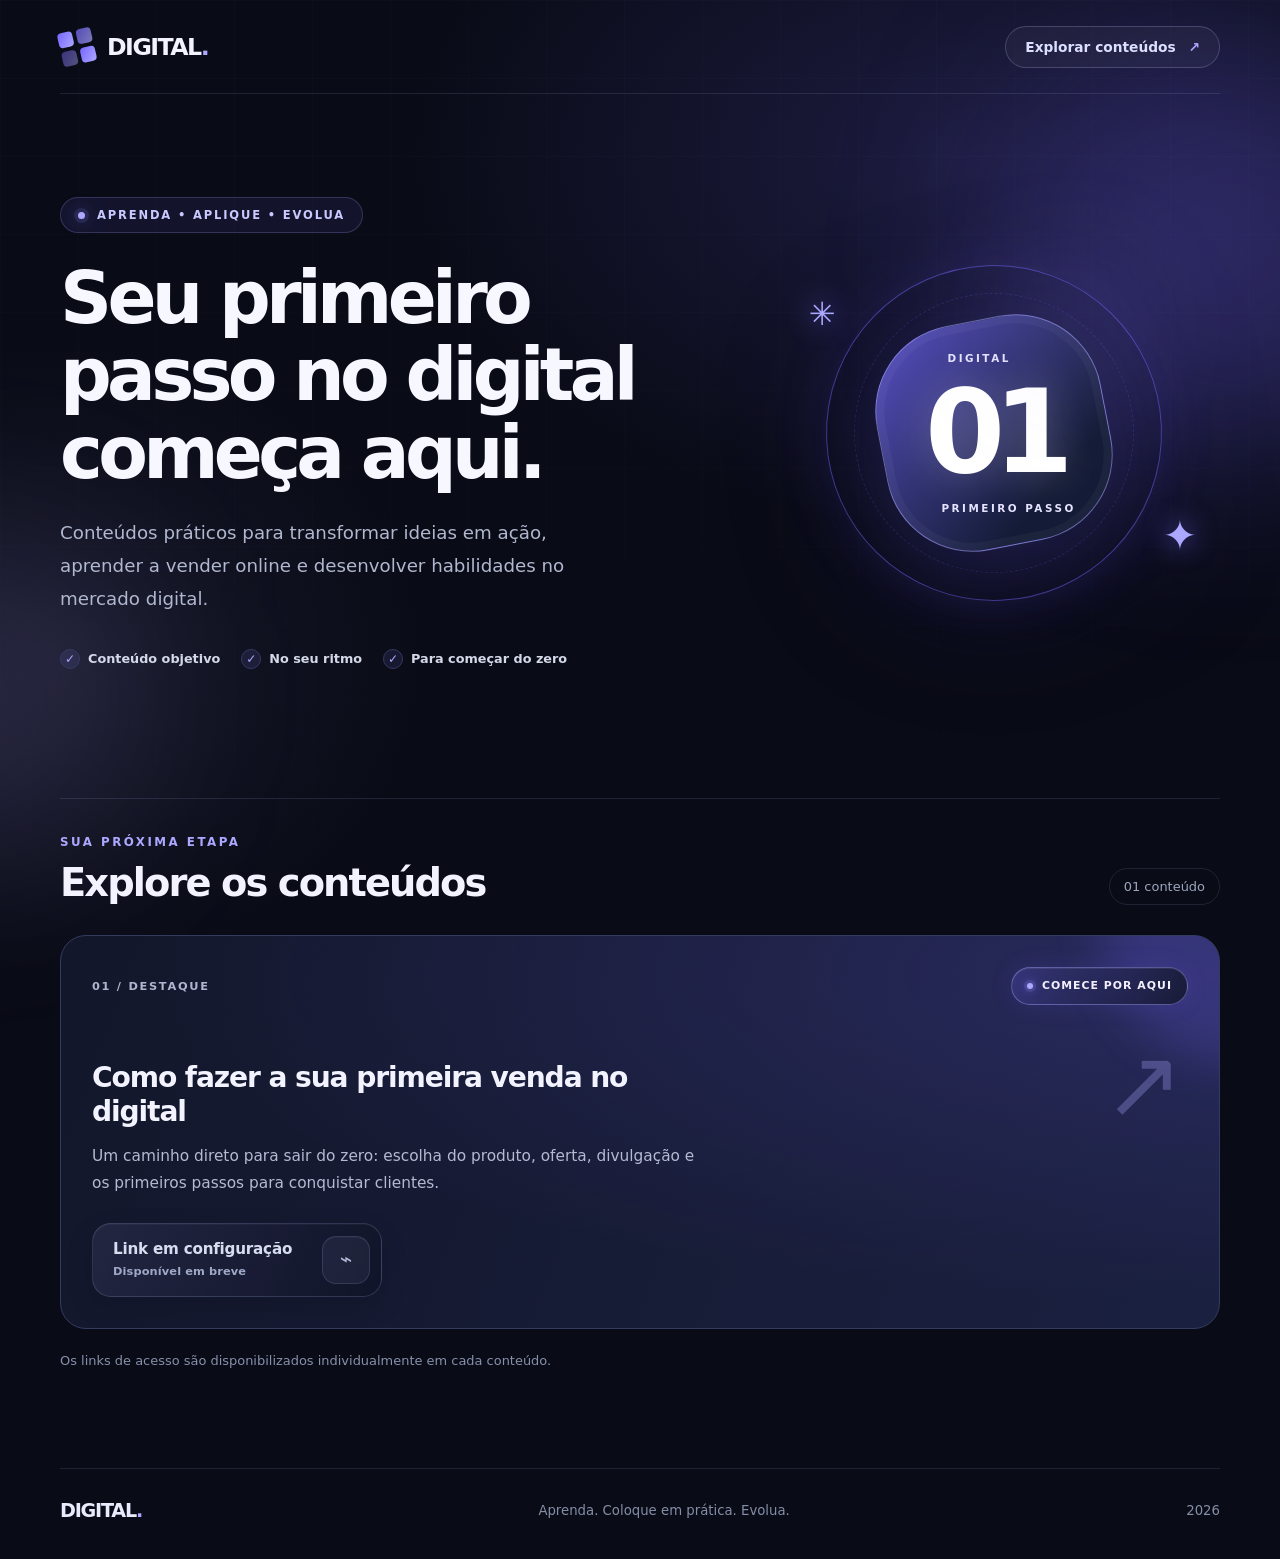
==== commit 9c1eb0a7: "feat: aprimorar botões dos cursos com visual premium responsivo" ====
--- a/index.html
+++ b/index.html
@@ -54,7 +54,10 @@
             <div class="card-symbol" aria-hidden="true">↗</div>
             <h3>Como fazer a sua primeira venda no digital</h3>
             <p>Um caminho direto para sair do zero: escolha do produto, oferta, divulgação e os primeiros passos para conquistar clientes.</p>
-            <span class="course-action course-action-disabled">Link em configuração <span aria-hidden="true">↗</span></span>
+            <span class="course-action course-action-disabled" aria-label="Link ainda não configurado para Como fazer a sua primeira venda no digital">
+              <span class="course-action-text"><span class="course-action-title">Link em configuração</span><span class="course-action-subtitle">Disponível em breve</span></span>
+              <span class="course-action-icon" aria-hidden="true">⌁</span>
+            </span>
           </article>
         </div>
         <p class="catalog-note">Os links de acesso são disponibilizados individualmente em cada conteúdo.</p>
--- a/css/style.css
+++ b/css/style.css
@@ -57,14 +57,72 @@
 .course-card.featured{grid-column:1/-1;min-height:355px;background:radial-gradient(ellipse at 100% 10%,color-mix(in srgb,var(--theme-orb) 17%,transparent),transparent 65%),linear-gradient(110deg,var(--theme-panel),var(--theme-button))}
 .card-top{position:relative;display:flex;align-items:center;justify-content:space-between;gap:12px;z-index:1}
 .card-number{font-size:.71rem;color:#afb6d0;letter-spacing:.15em;font-weight:800}
-.card-tag{font-size:.69rem;font-weight:800;letter-spacing:.12em;border:1px solid var(--theme-button-border);border-radius:99px;padding:9px 13px;color:#e5e3ff;background:color-mix(in srgb,var(--theme-orb) 17%,transparent);text-transform:uppercase}
+/* Selo refinado com brilho discreto e marcador de destaque */
+.card-tag{
+  display:inline-flex;align-items:center;justify-content:center;gap:9px;
+  min-height:38px;max-width:100%;padding:9px 15px;
+  border:1px solid color-mix(in srgb,var(--theme-particle) 42%,transparent);
+  border-radius:999px;
+  background:linear-gradient(115deg,color-mix(in srgb,var(--theme-orb) 22%,transparent),color-mix(in srgb,var(--theme-panel) 86%,transparent));
+  color:#f4f0ff;box-shadow:inset 0 1px 0 rgba(255,255,255,.08),0 0 24px color-mix(in srgb,var(--theme-orb) 12%,transparent);
+  font-size:.68rem;font-weight:850;letter-spacing:.095em;line-height:1.3;text-transform:uppercase;text-align:center;
+  overflow-wrap:anywhere;backdrop-filter:blur(12px)
+}
+.card-tag::before{
+  content:"";flex:none;width:6px;height:6px;border-radius:50%;
+  background:var(--theme-particle);box-shadow:0 0 0 3px color-mix(in srgb,var(--theme-particle) 12%,transparent),0 0 10px var(--theme-orb)
+}
 .card-symbol{position:absolute;right:35px;top:100px;color:color-mix(in srgb,var(--theme-particle) 30%,transparent);font-size:6rem;line-height:1;font-weight:200;user-select:none}
 .course-card h3{position:relative;font-size:clamp(1.3rem,2.2vw,2rem);line-height:1.22;letter-spacing:-.04em;margin:56px 0 14px;max-width:620px;overflow-wrap:anywhere}
 .course-card p{position:relative;max-width:610px;color:#b3bad1;line-height:1.74;margin:0 0 26px;font-size:.96rem;overflow-wrap:anywhere}
-.course-action{display:inline-flex;justify-content:space-between;align-items:center;gap:18px;background:var(--theme-button);border:1px solid var(--theme-button-border);color:#fff;border-radius:13px;padding:15px 18px;width:fit-content;min-width:205px;margin-top:auto;font-size:.9rem;font-weight:800;transition:background .2s,transform .2s}
-.course-action:not(.course-action-disabled):hover{background:var(--theme-orb);transform:translateX(3px)}
-.course-action span{font-size:1.23rem}
-.course-action-disabled{border-color:rgba(144,149,192,.18);color:#a4acc7;background:rgba(13,15,29,.48);cursor:not-allowed}
+/* CTA premium: ícone em cápsula, títulos e estados com/sem link */
+.course-action{
+  position:relative;z-index:1;display:inline-flex;align-items:center;justify-content:space-between;
+  gap:21px;width:fit-content;min-width:min(100%,290px);max-width:100%;min-height:74px;
+  padding:11px 11px 11px 20px;margin-top:auto;border-radius:19px;overflow:hidden;
+  border:1px solid color-mix(in srgb,var(--theme-particle) 57%,transparent);
+  background:linear-gradient(116deg,color-mix(in srgb,var(--theme-orb) 37%,var(--theme-button)),var(--theme-button) 85%);
+  box-shadow:inset 0 1px 0 rgba(255,255,255,.12),inset 0 0 0 1px rgba(255,255,255,.02),0 14px 36px rgba(0,0,0,.25),0 0 24px color-mix(in srgb,var(--theme-orb) 12%,transparent);
+  color:#fff;text-decoration:none;
+  transition:transform .23s ease,box-shadow .23s ease,border-color .23s ease,background .23s ease
+}
+.course-action::before{
+  content:"";position:absolute;inset:0;pointer-events:none;
+  background:linear-gradient(110deg,transparent 5%,rgba(255,255,255,.09) 44%,transparent 80%);
+  transform:translateX(-110%);transition:transform .55s ease;opacity:.85
+}
+.course-action:not(.course-action-disabled):hover{
+  transform:translateY(-3px);
+  border-color:var(--theme-particle);
+  background:linear-gradient(116deg,color-mix(in srgb,var(--theme-orb) 51%,var(--theme-button)),var(--theme-button) 85%);
+  box-shadow:inset 0 1px 0 rgba(255,255,255,.17),0 19px 42px rgba(0,0,0,.29),0 0 28px color-mix(in srgb,var(--theme-orb) 24%,transparent)
+}
+.course-action:not(.course-action-disabled):hover::before{transform:translateX(110%)}
+.course-action:not(.course-action-disabled):active{transform:translateY(-1px) scale(.99)}
+.course-action-text{position:relative;z-index:1;display:flex;flex-direction:column;align-items:flex-start;gap:5px;min-width:0}
+.course-action-title{font-size:.95rem;line-height:1.15;letter-spacing:-.015em;font-weight:850;color:#fff}
+.course-action-subtitle{font-size:.71rem;line-height:1.3;font-weight:570;letter-spacing:.01em;color:#ced0ef}
+.course-action-icon{
+  position:relative;z-index:1;display:grid;place-items:center;flex:0 0 48px;width:48px;height:48px;
+  border:1px solid color-mix(in srgb,var(--theme-particle) 42%,transparent);border-radius:14px;
+  background:linear-gradient(145deg,color-mix(in srgb,var(--theme-orb) 67%,#413f92),color-mix(in srgb,var(--theme-button) 75%,#21234f));
+  box-shadow:inset 0 1px 0 rgba(255,255,255,.15),0 5px 16px rgba(0,0,0,.16);
+  font-size:1.3rem;line-height:1;color:#fff;transition:transform .22s ease,background .22s ease
+}
+.course-action:not(.course-action-disabled):hover .course-action-icon{transform:translate(2px,-2px);background:var(--theme-orb)}
+.course-action-disabled{
+  cursor:default;
+  border-color:rgba(149,157,203,.23);
+  background:linear-gradient(116deg,rgba(39,42,71,.78),rgba(16,20,40,.9));
+  box-shadow:inset 0 1px 0 rgba(255,255,255,.04),0 10px 28px rgba(0,0,0,.14);
+}
+.course-action-disabled::before{display:none}
+.course-action-disabled .course-action-title{color:#d8dcf0}
+.course-action-disabled .course-action-subtitle{color:#9fa8c7}
+.course-action-disabled .course-action-icon{
+  border-color:rgba(134,140,185,.22);background:rgba(117,121,164,.12);
+  box-shadow:inset 0 1px 0 rgba(255,255,255,.03);color:#b0b8d8
+}
 .catalog-note{margin:24px 0 0;font-size:.81rem;color:#8790ab}
 .empty-state{grid-column:1/-1;background:var(--theme-panel);border:1px dashed var(--theme-border);border-radius:24px;padding:44px;text-align:center}
 .empty-state h3{margin:0 0 10px}.empty-state p{color:var(--muted);margin:0}
@@ -73,4 +131,5 @@
 :focus-visible{outline:2px solid var(--theme-particle);outline-offset:4px}
 @media(max-width:860px){.hero{grid-template-columns:1fr;padding:72px 0 82px;gap:10px}.hero-art{height:275px;order:-1;opacity:.88}.orbit-outer{height:270px;width:270px}.orbit-inner{height:230px;width:230px}.art-core{height:175px;width:175px}.art-core strong{font-size:5.8rem}.hero-content{text-align:center}.eyebrow{margin-inline:auto}.hero-content>p{margin-inline:auto}.hero-highlights{justify-content:center}.course-card h3{margin-top:50px}}
 @media(max-width:600px){.topbar,main,.footer{width:calc(100% - 36px)}.topbar{height:76px}.brand{font-size:1.26rem}.brand-mark{height:28px;width:28px}.top-link{font-size:.74rem;padding:10px 12px}.hero{padding:45px 0 64px}.hero-art{height:240px}.orbit-outer{height:230px;width:230px}.orbit-inner{height:196px;width:196px}.art-core{height:156px;width:156px}.art-core strong{font-size:5.1rem}.hero h1{font-size:clamp(2.4rem,11vw,3.7rem)}.hero-content>p{line-height:1.7}.hero-highlights{gap:11px 13px;font-size:.72rem}.eyebrow{font-size:.65rem;letter-spacing:.07em}.section-header{align-items:start;flex-direction:column;gap:14px}.course-grid{grid-template-columns:1fr}.course-card,.course-card.featured{grid-column:auto;min-height:315px;padding:23px}.course-card h3{font-size:1.6rem;margin-top:55px}.course-card p{font-size:.88rem}.card-symbol{right:24px;top:95px;font-size:4.5rem}.card-tag{font-size:.6rem}.course-action{width:100%}.footer{justify-content:center;text-align:center}.catalog{padding-bottom:75px}}
+@media(max-width:430px){.card-top{align-items:flex-start;flex-wrap:wrap}.card-tag{min-height:34px;padding:7px 11px}.course-action{min-width:0;width:100%;gap:12px;padding-left:15px}.course-action-icon{flex-basis:43px;width:43px;height:43px}}
 @media(prefers-reduced-motion:reduce){*,*:before,*:after{scroll-behavior:auto!important;transition:none!important;animation:none!important}}
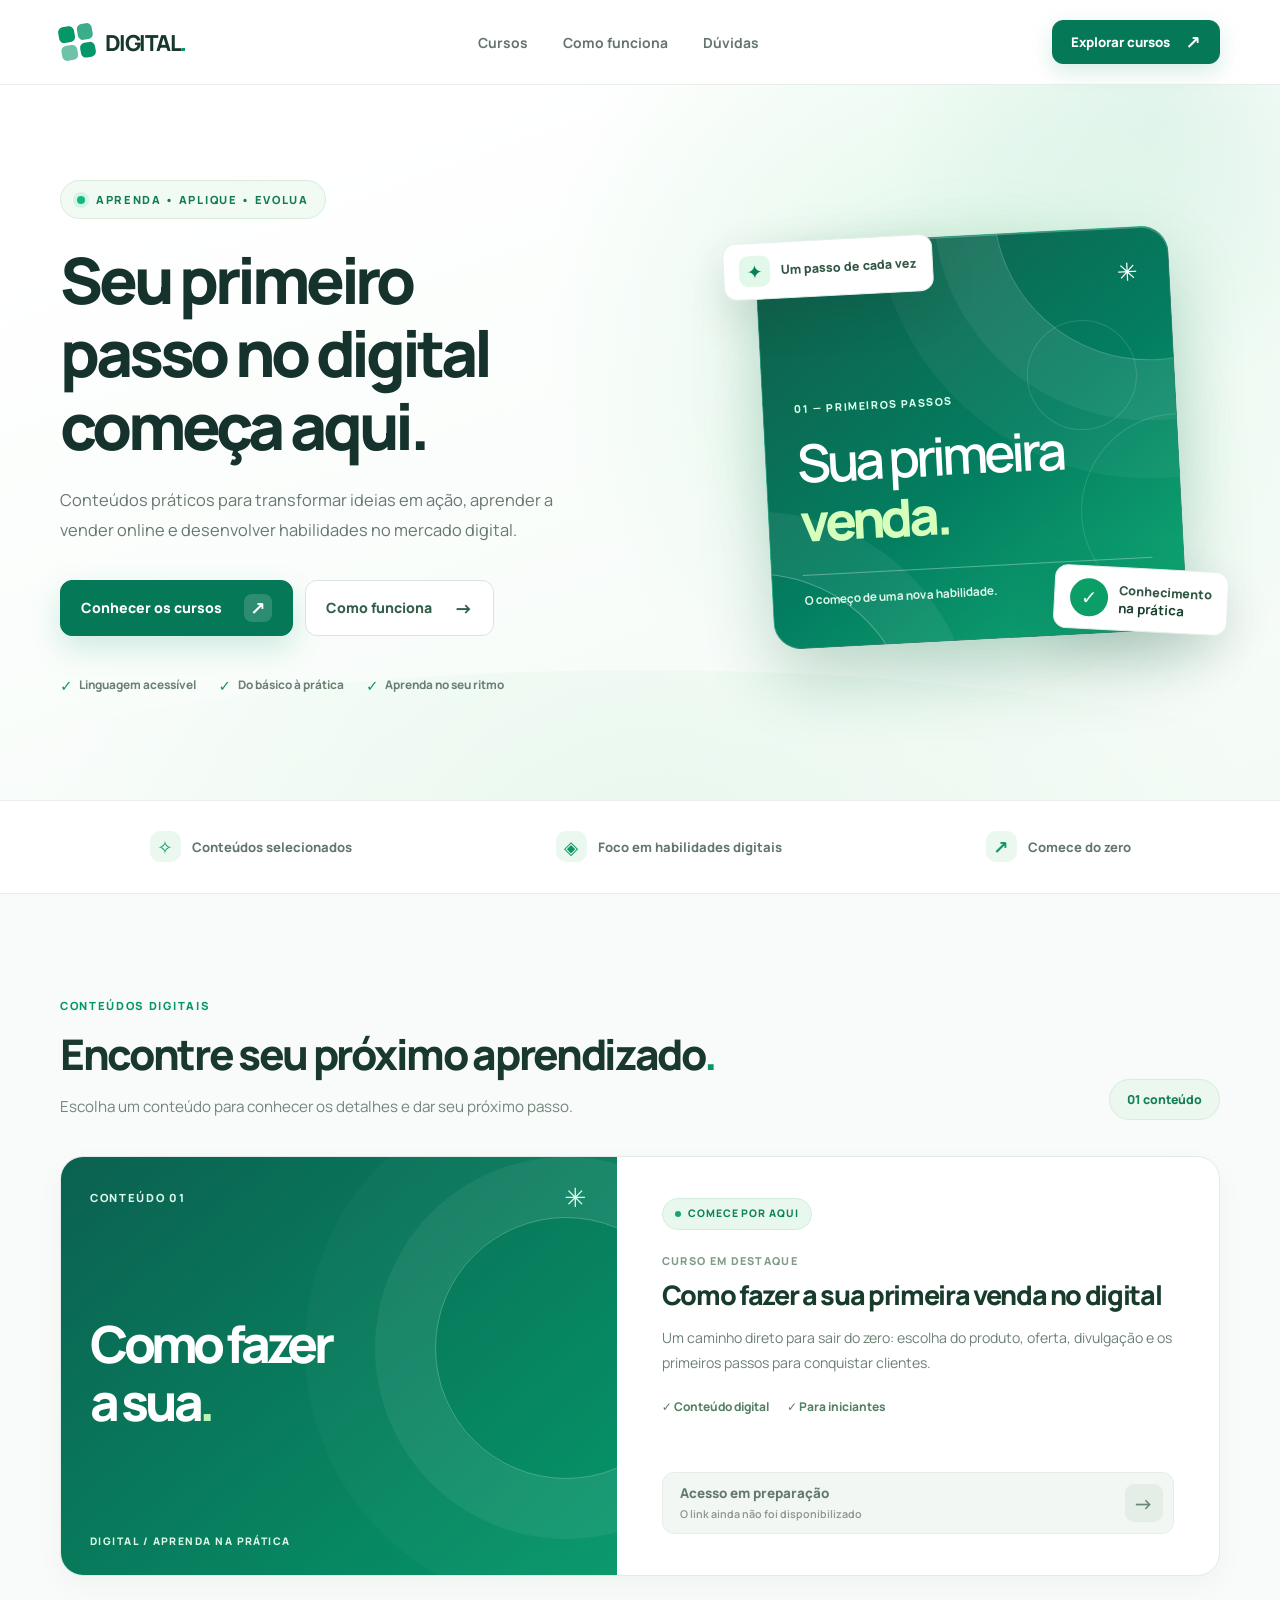
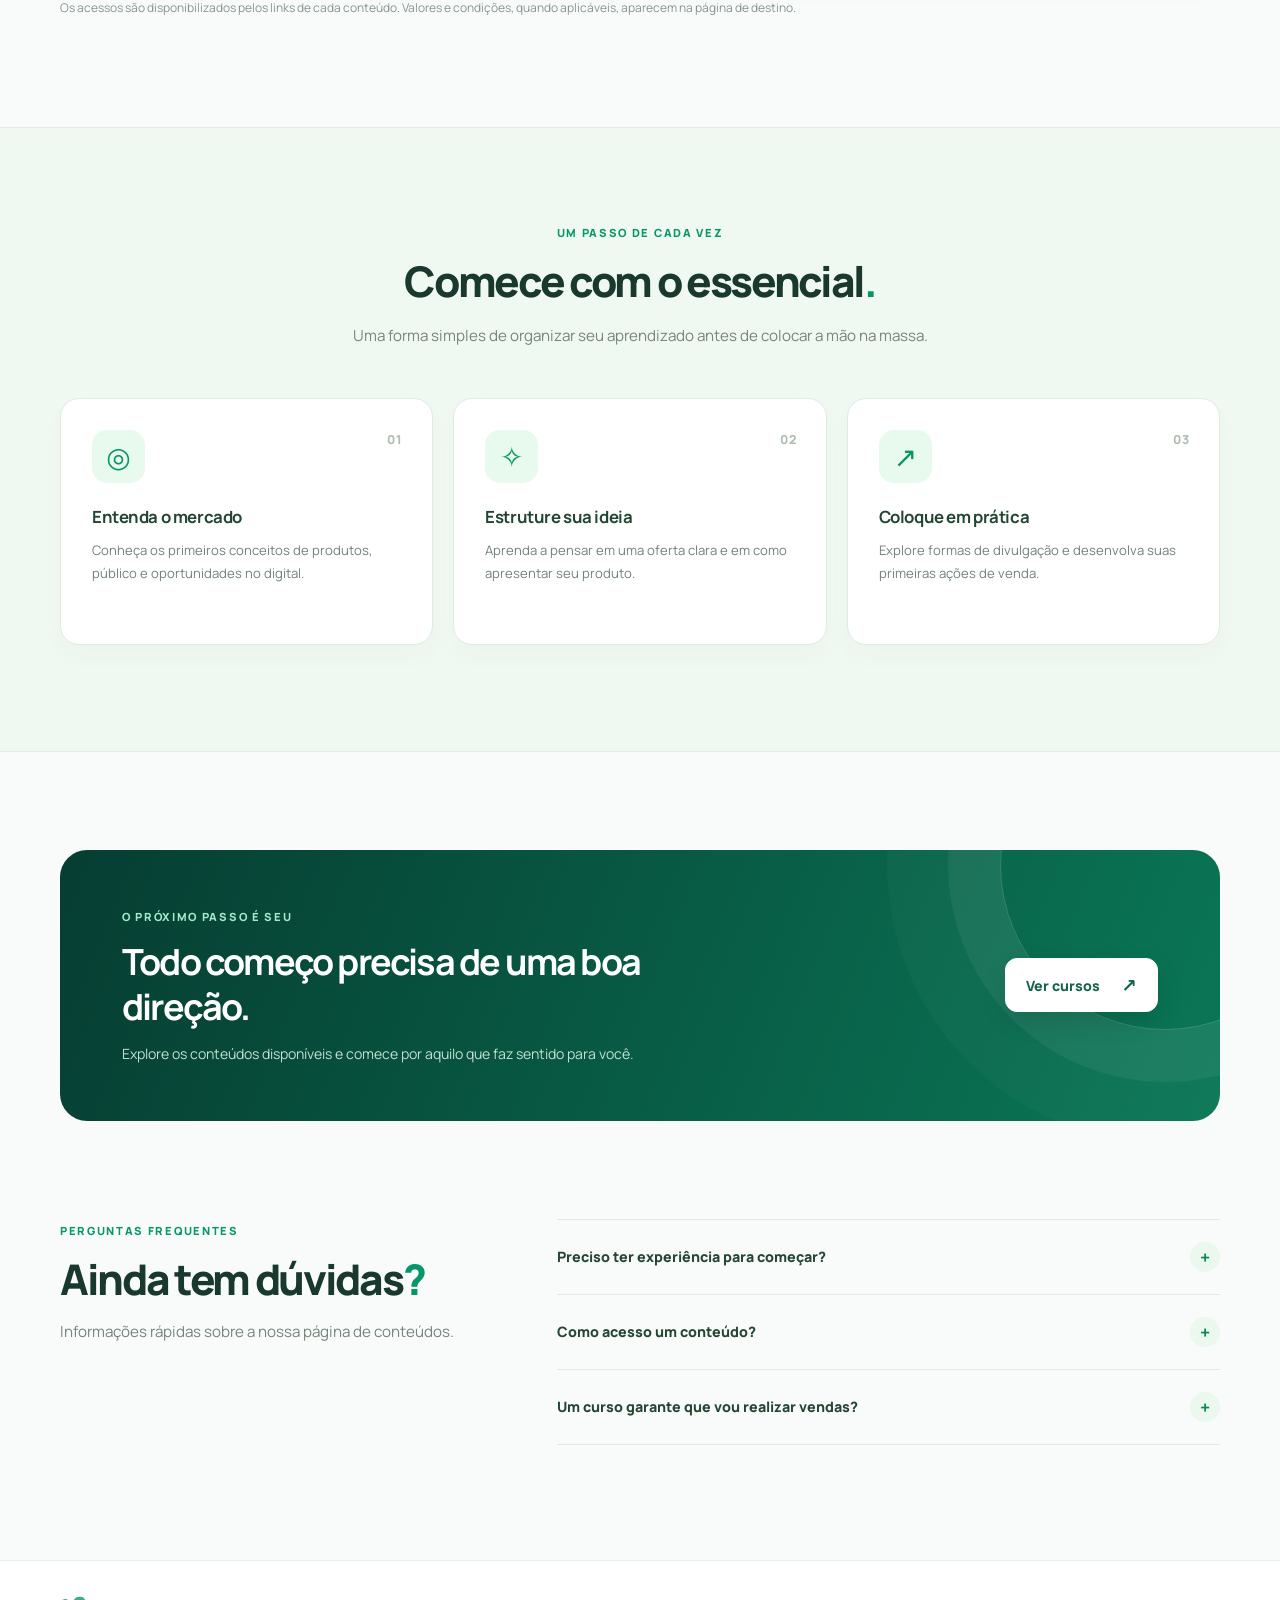
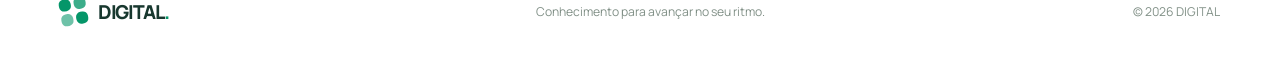
==== commit 2df7583e: "feat: redesenhar catálogo digital em estilo profissional de cursos" ====
--- a/index.html
+++ b/index.html
@@ -2,68 +2,131 @@
 <html lang="pt-BR">
 <head>
   <meta charset="utf-8">
-  <meta name="viewport" content="width=device-width, initial-scale=1, viewport-fit=cover">
-  <meta name="theme-color" content="#090b16">
-  <meta name="description" content="Aprenda sobre vendas online, negócios e habilidades digitais. Comece com o conteúdo Como fazer a sua primeira venda no digital.">
+  <meta name="viewport" content="width=device-width,initial-scale=1,viewport-fit=cover">
+  <meta name="theme-color" content="#f8fbf9">
+  <meta name="description" content="Aprenda sobre produtos digitais, divulgação e vendas online. Descubra conteúdos práticos para dar seus primeiros passos no digital.">
   <meta property="og:type" content="website">
-  <meta property="og:title" content="Conteúdos e Cursos Digitais">
-  <meta property="og:description" content="Conhecimento prático para começar e evoluir no mercado digital.">
-  <title>Conteúdos e Cursos Digitais</title>
-  <link rel="stylesheet" href="css/style.css">
-  <script defer src="js/app.js"></script>
+  <meta property="og:title" content="DIGITAL — Aprenda, pratique e evolua">
+  <meta property="og:description" content="Conteúdos digitais para aprender de forma prática e começar do zero.">
+  <title>DIGITAL — Cursos e conteúdos para evoluir</title>
+  <link rel="preconnect" href="https://fonts.googleapis.com">
+  <link rel="preconnect" href="https://fonts.gstatic.com" crossorigin>
+  <link href="https://fonts.googleapis.com/css2?family=Manrope:wght@400;500;600;700;800&display=swap" rel="stylesheet">
+  <link rel="icon" type="image/svg+xml" href="/favicon.svg">
+  <link rel="stylesheet" href="/css/style.css">
+  <script defer src="/js/app.js"></script>
 </head>
 <body>
   <div class="site-shell">
-    <div class="glow glow-one" aria-hidden="true"></div>
-    <div class="glow glow-two" aria-hidden="true"></div>
-    <header class="topbar">
-      <a class="brand" href="/" aria-label="Página inicial">
-        <span class="brand-mark" aria-hidden="true"><span></span><span></span><span></span><span></span></span>
-        <span>DIGITAL<span class="brand-dot">.</span></span>
-      </a>
-      <a class="top-link" href="#conteudos">Explorar conteúdos <span aria-hidden="true">↗</span></a>
+    <header class="site-header">
+      <div class="topbar wrap">
+        <a class="brand" href="/" aria-label="Digital, página inicial">
+          <span class="brand-mark" aria-hidden="true"><span></span><span></span><span></span><span></span></span>
+          <span>DIGITAL<span class="brand-dot">.</span></span>
+        </a>
+        <nav class="desktop-nav" aria-label="Navegação principal">
+          <a href="#cursos">Cursos</a>
+          <a href="#como-funciona">Como funciona</a>
+          <a href="#duvidas">Dúvidas</a>
+        </nav>
+        <a class="nav-cta" href="#cursos">Explorar cursos <span aria-hidden="true">↗</span></a>
+      </div>
     </header>
+
     <main>
-      <section class="hero" aria-labelledby="siteTitle">
-        <div class="hero-content">
-          <div class="eyebrow"><span class="live-dot" aria-hidden="true"></span><span id="siteSubtitle">APRENDA • APLIQUE • EVOLUA</span></div>
-          <h1 id="siteTitle">Seu primeiro passo no digital começa aqui.</h1>
-          <p id="siteDescription">Conteúdos práticos para transformar ideias em ação, aprender a vender online e desenvolver habilidades no mercado digital.</p>
-          <div class="hero-highlights" aria-label="Diferenciais">
-            <span><span class="check-icon">✓</span> Conteúdo objetivo</span>
-            <span><span class="check-icon">✓</span> No seu ritmo</span>
-            <span><span class="check-icon">✓</span> Para começar do zero</span>
+      <section class="hero-section">
+        <div class="hero-glow" aria-hidden="true"></div>
+        <div class="wrap hero-grid">
+          <div class="hero-copy">
+            <span class="eyebrow"><span class="eyebrow-dot"></span><span id="siteSubtitle">APRENDA • APLIQUE • EVOLUA</span></span>
+            <h1 id="siteTitle">Seu primeiro passo no digital começa aqui.</h1>
+            <p id="siteDescription">Conteúdos práticos para transformar ideias em ação, aprender a vender online e desenvolver habilidades no mercado digital.</p>
+            <div class="hero-actions">
+              <a class="btn btn-primary" href="#cursos"><span>Conhecer os cursos</span><span class="btn-icon" aria-hidden="true">↗</span></a>
+              <a class="btn btn-ghost" href="#como-funciona">Como funciona <span aria-hidden="true">→</span></a>
+            </div>
+            <div class="hero-benefits" aria-label="Sobre os conteúdos">
+              <span><i aria-hidden="true">✓</i> Linguagem acessível</span>
+              <span><i aria-hidden="true">✓</i> Do básico à prática</span>
+              <span><i aria-hidden="true">✓</i> Aprenda no seu ritmo</span>
+            </div>
+          </div>
+
+          <div class="hero-visual" aria-label="Apresentação do conteúdo de primeira venda no digital">
+            <div class="floating-note note-top" aria-hidden="true"><span class="note-icon">✦</span> Um passo de cada vez</div>
+            <div class="hero-course-cover" aria-hidden="true">
+              <div class="cover-top"><span class="cover-brand">DIGITAL / ACADEMY</span><span class="cover-sparkle">✳</span></div>
+              <div class="cover-glass">
+                <span class="cover-step">01 — PRIMEIROS PASSOS</span>
+                <div class="cover-large">Sua primeira<br><strong>venda.</strong></div>
+                <div class="cover-rule"></div>
+                <span class="cover-foot">O começo de uma nova habilidade.</span>
+              </div>
+              <span class="cover-circle circle-one"></span><span class="cover-circle circle-two"></span>
+            </div>
+            <div class="floating-note note-bottom" aria-hidden="true"><span class="note-check">✓</span><span>Conhecimento<br><strong>na prática</strong></span></div>
           </div>
         </div>
-        <div class="hero-art" aria-hidden="true">
-          <div class="art-orbit orbit-outer"></div>
-          <div class="art-orbit orbit-inner"></div>
-          <div class="art-core"><span class="art-mini">DIGITAL</span><strong>01</strong><span class="art-mini">PRIMEIRO PASSO</span></div>
-          <span class="art-star star-a">✳</span><span class="art-star star-b">✦</span>
-          <div class="art-gloss"></div>
+      </section>
+
+      <section class="trust-strip" aria-label="Destaques da plataforma">
+        <div class="wrap trust-grid">
+          <span><span class="trust-icon" aria-hidden="true">✧</span> Conteúdos selecionados</span>
+          <span><span class="trust-icon" aria-hidden="true">◈</span> Foco em habilidades digitais</span>
+          <span><span class="trust-icon" aria-hidden="true">↗</span> Comece do zero</span>
         </div>
       </section>
-      <section class="catalog" id="conteudos" aria-labelledby="catalogTitle">
-        <div class="section-header">
-          <div><span class="section-kicker">SUA PRÓXIMA ETAPA</span><h2 id="catalogTitle">Explore os conteúdos</h2></div>
-          <span class="section-counter" id="courseCount">01 conteúdo</span>
+
+      <section class="catalog-section wrap" id="cursos" aria-labelledby="catalogTitle">
+        <div class="section-heading">
+          <div class="section-heading-main">
+            <span class="section-kicker">CONTEÚDOS DIGITAIS</span>
+            <h2 id="catalogTitle">Encontre seu próximo aprendizado<span class="heading-dot">.</span></h2>
+            <p>Escolha um conteúdo para conhecer os detalhes e dar seu próximo passo.</p>
+          </div>
+          <span class="course-count" id="courseCount" aria-live="polite">01 conteúdo</span>
         </div>
         <div id="buttonList" class="course-grid" aria-live="polite">
           <article class="course-card featured">
-            <div class="card-top"><span class="card-number">01 / DESTAQUE</span><span class="card-tag">COMECE POR AQUI</span></div>
-            <div class="card-symbol" aria-hidden="true">↗</div>
-            <h3>Como fazer a sua primeira venda no digital</h3>
-            <p>Um caminho direto para sair do zero: escolha do produto, oferta, divulgação e os primeiros passos para conquistar clientes.</p>
-            <span class="course-action course-action-disabled" aria-label="Link ainda não configurado para Como fazer a sua primeira venda no digital">
-              <span class="course-action-text"><span class="course-action-title">Link em configuração</span><span class="course-action-subtitle">Disponível em breve</span></span>
-              <span class="course-action-icon" aria-hidden="true">⌁</span>
-            </span>
+            <div class="course-art"><div class="art-top"><span>CONTEÚDO 01</span><span>✳</span></div><div class="art-large">Primeira<br>venda<span>.</span></div><div class="art-bottom">DIGITAL / APRENDA NA PRÁTICA</div></div>
+            <div class="course-content"><span class="card-tag">COMECE POR AQUI</span><div class="course-eyebrow">CURSO EM DESTAQUE</div><h3>Como fazer a sua primeira venda no digital</h3><p>Um caminho direto para sair do zero: escolha do produto, oferta, divulgação e os primeiros passos para conquistar clientes.</p><div class="course-meta"><span>✓ Conteúdo digital</span><span>✓ Para iniciantes</span></div><span class="course-action course-action-disabled"><span class="course-action-text"><span class="course-action-title">Acesso em preparação</span><span class="course-action-subtitle">O link ainda não foi disponibilizado</span></span><span class="course-action-icon" aria-hidden="true">→</span></span></div>
           </article>
         </div>
-        <p class="catalog-note">Os links de acesso são disponibilizados individualmente em cada conteúdo.</p>
+        <p class="catalog-note">Os acessos são disponibilizados pelos links de cada conteúdo. Valores e condições, quando aplicáveis, aparecem na página de destino.</p>
+      </section>
+
+      <section class="journey-section" id="como-funciona" aria-labelledby="journeyTitle">
+        <div class="wrap">
+          <div class="section-heading centered-heading">
+            <span class="section-kicker">UM PASSO DE CADA VEZ</span>
+            <h2 id="journeyTitle">Comece com o essencial<span class="heading-dot">.</span></h2>
+            <p>Uma forma simples de organizar seu aprendizado antes de colocar a mão na massa.</p>
+          </div>
+          <div class="journey-grid">
+            <article class="journey-card"><span class="journey-number">01</span><div class="journey-symbol" aria-hidden="true">◎</div><h3>Entenda o mercado</h3><p>Conheça os primeiros conceitos de produtos, público e oportunidades no digital.</p></article>
+            <article class="journey-card"><span class="journey-number">02</span><div class="journey-symbol" aria-hidden="true">✧</div><h3>Estruture sua ideia</h3><p>Aprenda a pensar em uma oferta clara e em como apresentar seu produto.</p></article>
+            <article class="journey-card"><span class="journey-number">03</span><div class="journey-symbol" aria-hidden="true">↗</div><h3>Coloque em prática</h3><p>Explore formas de divulgação e desenvolva suas primeiras ações de venda.</p></article>
+          </div>
+        </div>
+      </section>
+
+      <section class="bottom-cta wrap" aria-labelledby="bottomTitle">
+        <div class="bottom-cta-inner"><div class="bottom-orbit" aria-hidden="true"></div><div><span class="bottom-eyebrow">O PRÓXIMO PASSO É SEU</span><h2 id="bottomTitle">Todo começo precisa de uma boa direção.</h2><p>Explore os conteúdos disponíveis e comece por aquilo que faz sentido para você.</p></div><a class="btn btn-white" href="#cursos">Ver cursos <span aria-hidden="true">↗</span></a></div>
+      </section>
+
+      <section class="faq-section wrap" id="duvidas" aria-labelledby="faqTitle">
+        <div class="faq-intro"><span class="section-kicker">PERGUNTAS FREQUENTES</span><h2 id="faqTitle">Ainda tem dúvidas<span class="heading-dot">?</span></h2><p>Informações rápidas sobre a nossa página de conteúdos.</p></div>
+        <div class="faq-list">
+          <details><summary>Preciso ter experiência para começar?<span class="faq-plus" aria-hidden="true">+</span></summary><p>Não. O conteúdo sobre primeira venda é apresentado como um ponto de partida para quem está começando no mercado digital.</p></details>
+          <details><summary>Como acesso um conteúdo?<span class="faq-plus" aria-hidden="true">+</span></summary><p>Quando houver um link disponível, clique em “Acessar conteúdo”. Você será direcionado à página indicada, onde poderá conferir as condições de acesso.</p></details>
+          <details><summary>Um curso garante que vou realizar vendas?<span class="faq-plus" aria-hidden="true">+</span></summary><p>Não. Os conteúdos são educativos. Resultados dependem de fatores como aplicação, oferta, público e dedicação.</p></details>
+        </div>
       </section>
     </main>
-    <footer class="footer"><span class="footer-brand">DIGITAL<span>.</span></span><span>Aprenda. Coloque em prática. Evolua.</span><span id="footerYear"></span></footer>
+
+    <footer class="site-footer">
+      <div class="wrap footer-inner"><a class="brand footer-brand" href="/" aria-label="Digital, voltar ao início"><span class="brand-mark" aria-hidden="true"><span></span><span></span><span></span><span></span></span><span>DIGITAL<span class="brand-dot">.</span></span></a><p>Conhecimento para avançar no seu ritmo.</p><span>© <span id="footerYear">2026</span> DIGITAL</span></div>
+    </footer>
   </div>
 </body>
 </html>
--- a/css/style.css
+++ b/css/style.css
@@ -1,135 +1,241 @@
+/* DIGITAL — identidade própria, estética profissional de educação digital */
 :root{
-  color-scheme:dark;--theme-bg:#090b16;--theme-panel:#13172b;--theme-border:#343b5f;
-  --theme-button:#1a2040;--theme-button-border:#7772ed;--theme-particle:#aca8ff;
-  --theme-orb:#7566ff;--theme-title:#f7f8ff;
-  --text:#f2f3ff;--muted:#9da6bf;--line:rgba(167,174,226,.14)
+  color-scheme:light;
+  --theme-bg:#f8fbf9;--theme-panel:#ffffff;--theme-border:#e2ebe6;
+  --theme-button:#047857;--theme-button-border:#047857;--theme-particle:#10b981;
+  --theme-orb:#059669;--theme-title:#15332c;
+  --ink:#172f29;--muted:#687870;--line:#e8efea;--light-green:#effaf3;
+  --deep:#0f352a;--shadow:0 24px 80px rgba(19,65,42,.075)
 }
 *{box-sizing:border-box}
-html{scroll-behavior:smooth}
-body{margin:0;min-width:320px;background:var(--theme-bg);color:var(--text);font-family:Inter,"Segoe UI",system-ui,-apple-system,Arial,sans-serif;-webkit-font-smoothing:antialiased}
+html{scroll-behavior:smooth;scroll-padding-top:94px}
+body{margin:0;min-width:320px;background:var(--theme-bg);color:var(--ink);font-family:"Manrope",Inter,system-ui,-apple-system,"Segoe UI",sans-serif;font-size:15px;-webkit-font-smoothing:antialiased}
 a{color:inherit;text-decoration:none}
 button,input{font:inherit}
-::selection{background:#8b80ff66;color:#fff}
-.site-shell{position:relative;isolation:isolate;min-height:100vh;overflow:hidden;background:radial-gradient(ellipse 55% 30% at 75% 10%,color-mix(in srgb,var(--theme-orb) 18%,transparent),transparent 80%),radial-gradient(ellipse 34% 24% at 5% 42%,color-mix(in srgb,var(--theme-particle) 9%,transparent),transparent 85%),var(--theme-bg)}
-.site-shell:before{content:"";position:absolute;inset:0;background-image:linear-gradient(var(--line) 1px,transparent 1px),linear-gradient(90deg,var(--line) 1px,transparent 1px);background-size:78px 78px;opacity:.17;z-index:-1;mask-image:linear-gradient(to bottom,black,transparent 75%)}
-.glow{position:absolute;border-radius:50%;filter:blur(95px);pointer-events:none;z-index:-1}
-.glow-one{height:420px;width:420px;right:-160px;top:50px;background:color-mix(in srgb,var(--theme-orb) 27%,transparent)}
-.glow-two{height:300px;width:300px;left:-180px;top:550px;background:color-mix(in srgb,var(--theme-particle) 15%,transparent)}
-.topbar,main,.footer{width:min(1160px,calc(100% - 48px));margin-inline:auto}
-.topbar{height:94px;display:flex;align-items:center;justify-content:space-between;border-bottom:1px solid var(--line);gap:16px}
-.brand{display:inline-flex;align-items:center;gap:13px;font-weight:900;letter-spacing:-.065em;font-size:1.48rem}
-.brand-dot,.footer-brand span{color:var(--theme-particle)}
-.brand-mark{width:34px;height:34px;display:grid;grid-template-columns:repeat(2,1fr);gap:4px;transform:rotate(-13deg)}
-.brand-mark span{border-radius:4px;background:linear-gradient(130deg,var(--theme-orb),var(--theme-particle))}
-.brand-mark span:nth-child(2){opacity:.7}.brand-mark span:nth-child(3){opacity:.45}
-.top-link{font-size:.86rem;font-weight:750;color:#dcdfff;border:1px solid rgba(203,202,255,.22);border-radius:999px;padding:12px 19px;background:rgba(255,255,255,.035);transition:.2s}
-.top-link:hover{border-color:var(--theme-particle);background:rgba(255,255,255,.08)}
-.top-link span{margin-left:8px;color:var(--theme-particle)}
-.hero{display:grid;grid-template-columns:minmax(0,1.2fr) minmax(285px,.8fr);align-items:center;gap:30px;padding:103px 0 115px;min-height:560px}
-.hero-content{position:relative;z-index:1}
-.eyebrow{display:inline-flex;align-items:center;gap:12px;color:#c9c9ff;background:rgba(111,105,243,.1);border:1px solid rgba(168,161,255,.22);border-radius:999px;padding:10px 17px;font-size:.72rem;letter-spacing:.16em;font-weight:800}
-.live-dot{height:7px;width:7px;border-radius:50%;background:var(--theme-particle);box-shadow:0 0 0 4px rgba(153,144,255,.12),0 0 18px var(--theme-orb)}
-h1{font-size:clamp(2.8rem,5.65vw,5.3rem);line-height:1.07;letter-spacing:-.065em;font-weight:850;color:var(--theme-title);margin:27px 0 24px;max-width:760px;text-wrap:balance}
-.hero-content>p{max-width:575px;color:#b0b7cf;font-size:clamp(1rem,1.65vw,1.14rem);line-height:1.82;margin:0}
-.hero-highlights{display:flex;flex-wrap:wrap;gap:12px 21px;margin-top:33px;color:#d4d9e9;font-size:.8rem;font-weight:620}
-.hero-highlights>span{display:inline-flex;align-items:center;gap:8px}
-.check-icon{display:inline-grid;place-items:center;height:20px;width:20px;color:var(--theme-particle);border:1px solid var(--theme-border);background:rgba(138,126,255,.11);border-radius:50%;font-size:.76rem}
-.hero-art{height:345px;position:relative;display:grid;place-items:center;filter:drop-shadow(0 25px 65px rgba(50,41,110,.36))}
-.art-orbit{position:absolute;border:1px solid color-mix(in srgb,var(--theme-orb) 50%,transparent);border-radius:50%;transform:rotate(-24deg)}
-.orbit-outer{height:336px;width:336px;box-shadow:0 0 60px color-mix(in srgb,var(--theme-orb) 12%,transparent)}
-.orbit-inner{height:280px;width:280px;transform:rotate(29deg);border-style:dashed;opacity:.42}
-.art-core{position:relative;height:228px;width:228px;border-radius:38%;background:linear-gradient(140deg,color-mix(in srgb,var(--theme-orb) 70%,#192044),#141b36 75%);border:1px solid color-mix(in srgb,var(--theme-particle) 55%,transparent);box-shadow:inset 0 0 0 8px rgba(255,255,255,.035),0 22px 70px rgba(66,60,160,.23);display:flex;align-items:center;justify-content:center;flex-direction:column;gap:12px;transform:rotate(-11deg)}
-.art-core>*{transform:rotate(11deg)}
-.art-mini{font-size:.65rem;letter-spacing:.24em;color:#e5e3ff;font-weight:800}
-.art-core strong{font-size:7.2rem;letter-spacing:-.1em;line-height:1;color:#fff;text-shadow:0 0 40px rgba(255,255,255,.24)}
-.art-star{position:absolute;color:var(--theme-particle);filter:drop-shadow(0 0 14px var(--theme-orb))}
-.star-a{left:9%;top:10%;font-size:2rem}.star-b{right:5%;bottom:13%;font-size:2.6rem}
-.art-gloss{position:absolute;width:95px;height:95px;border-radius:50%;background:var(--theme-particle);filter:blur(68px);opacity:.22;right:22%;top:5%}
-.catalog{padding:14px 0 100px;scroll-margin-top:32px}
-.section-header{display:flex;align-items:end;justify-content:space-between;gap:22px;border-top:1px solid var(--line);padding:32px 0 30px}
-.section-kicker{color:var(--theme-particle);font-size:.74rem;font-weight:800;letter-spacing:.21em}
-.section-header h2{font-size:clamp(1.75rem,3vw,2.65rem);letter-spacing:-.05em;margin:10px 0 0;font-weight:800}
-.section-counter{white-space:nowrap;font-size:.81rem;color:var(--muted);border:1px solid var(--line);border-radius:999px;padding:10px 14px}
-.course-grid{display:grid;grid-template-columns:repeat(2,minmax(0,1fr));gap:20px}
-.course-card{display:flex;flex-direction:column;position:relative;min-height:338px;background:linear-gradient(135deg,color-mix(in srgb,var(--theme-panel) 92%,#fff 8%),var(--theme-panel));border:1px solid var(--theme-border);border-radius:26px;padding:31px;overflow:hidden;transition:transform .24s,border-color .24s,box-shadow .24s}
-.course-card:before{content:"";position:absolute;width:290px;height:290px;border-radius:50%;right:-170px;top:-160px;background:color-mix(in srgb,var(--theme-orb) 19%,transparent);filter:blur(22px);pointer-events:none}
-.course-card:hover{transform:translateY(-5px);border-color:var(--theme-button-border);box-shadow:0 25px 65px rgba(0,0,0,.22)}
-.course-card.featured{grid-column:1/-1;min-height:355px;background:radial-gradient(ellipse at 100% 10%,color-mix(in srgb,var(--theme-orb) 17%,transparent),transparent 65%),linear-gradient(110deg,var(--theme-panel),var(--theme-button))}
-.card-top{position:relative;display:flex;align-items:center;justify-content:space-between;gap:12px;z-index:1}
-.card-number{font-size:.71rem;color:#afb6d0;letter-spacing:.15em;font-weight:800}
-/* Selo refinado com brilho discreto e marcador de destaque */
-.card-tag{
-  display:inline-flex;align-items:center;justify-content:center;gap:9px;
-  min-height:38px;max-width:100%;padding:9px 15px;
-  border:1px solid color-mix(in srgb,var(--theme-particle) 42%,transparent);
-  border-radius:999px;
-  background:linear-gradient(115deg,color-mix(in srgb,var(--theme-orb) 22%,transparent),color-mix(in srgb,var(--theme-panel) 86%,transparent));
-  color:#f4f0ff;box-shadow:inset 0 1px 0 rgba(255,255,255,.08),0 0 24px color-mix(in srgb,var(--theme-orb) 12%,transparent);
-  font-size:.68rem;font-weight:850;letter-spacing:.095em;line-height:1.3;text-transform:uppercase;text-align:center;
-  overflow-wrap:anywhere;backdrop-filter:blur(12px)
-}
-.card-tag::before{
-  content:"";flex:none;width:6px;height:6px;border-radius:50%;
-  background:var(--theme-particle);box-shadow:0 0 0 3px color-mix(in srgb,var(--theme-particle) 12%,transparent),0 0 10px var(--theme-orb)
-}
-.card-symbol{position:absolute;right:35px;top:100px;color:color-mix(in srgb,var(--theme-particle) 30%,transparent);font-size:6rem;line-height:1;font-weight:200;user-select:none}
-.course-card h3{position:relative;font-size:clamp(1.3rem,2.2vw,2rem);line-height:1.22;letter-spacing:-.04em;margin:56px 0 14px;max-width:620px;overflow-wrap:anywhere}
-.course-card p{position:relative;max-width:610px;color:#b3bad1;line-height:1.74;margin:0 0 26px;font-size:.96rem;overflow-wrap:anywhere}
-/* CTA premium: ícone em cápsula, títulos e estados com/sem link */
-.course-action{
-  position:relative;z-index:1;display:inline-flex;align-items:center;justify-content:space-between;
-  gap:21px;width:fit-content;min-width:min(100%,290px);max-width:100%;min-height:74px;
-  padding:11px 11px 11px 20px;margin-top:auto;border-radius:19px;overflow:hidden;
-  border:1px solid color-mix(in srgb,var(--theme-particle) 57%,transparent);
-  background:linear-gradient(116deg,color-mix(in srgb,var(--theme-orb) 37%,var(--theme-button)),var(--theme-button) 85%);
-  box-shadow:inset 0 1px 0 rgba(255,255,255,.12),inset 0 0 0 1px rgba(255,255,255,.02),0 14px 36px rgba(0,0,0,.25),0 0 24px color-mix(in srgb,var(--theme-orb) 12%,transparent);
-  color:#fff;text-decoration:none;
-  transition:transform .23s ease,box-shadow .23s ease,border-color .23s ease,background .23s ease
-}
-.course-action::before{
-  content:"";position:absolute;inset:0;pointer-events:none;
-  background:linear-gradient(110deg,transparent 5%,rgba(255,255,255,.09) 44%,transparent 80%);
-  transform:translateX(-110%);transition:transform .55s ease;opacity:.85
-}
-.course-action:not(.course-action-disabled):hover{
-  transform:translateY(-3px);
-  border-color:var(--theme-particle);
-  background:linear-gradient(116deg,color-mix(in srgb,var(--theme-orb) 51%,var(--theme-button)),var(--theme-button) 85%);
-  box-shadow:inset 0 1px 0 rgba(255,255,255,.17),0 19px 42px rgba(0,0,0,.29),0 0 28px color-mix(in srgb,var(--theme-orb) 24%,transparent)
-}
-.course-action:not(.course-action-disabled):hover::before{transform:translateX(110%)}
-.course-action:not(.course-action-disabled):active{transform:translateY(-1px) scale(.99)}
-.course-action-text{position:relative;z-index:1;display:flex;flex-direction:column;align-items:flex-start;gap:5px;min-width:0}
-.course-action-title{font-size:.95rem;line-height:1.15;letter-spacing:-.015em;font-weight:850;color:#fff}
-.course-action-subtitle{font-size:.71rem;line-height:1.3;font-weight:570;letter-spacing:.01em;color:#ced0ef}
-.course-action-icon{
-  position:relative;z-index:1;display:grid;place-items:center;flex:0 0 48px;width:48px;height:48px;
-  border:1px solid color-mix(in srgb,var(--theme-particle) 42%,transparent);border-radius:14px;
-  background:linear-gradient(145deg,color-mix(in srgb,var(--theme-orb) 67%,#413f92),color-mix(in srgb,var(--theme-button) 75%,#21234f));
-  box-shadow:inset 0 1px 0 rgba(255,255,255,.15),0 5px 16px rgba(0,0,0,.16);
-  font-size:1.3rem;line-height:1;color:#fff;transition:transform .22s ease,background .22s ease
-}
-.course-action:not(.course-action-disabled):hover .course-action-icon{transform:translate(2px,-2px);background:var(--theme-orb)}
-.course-action-disabled{
-  cursor:default;
-  border-color:rgba(149,157,203,.23);
-  background:linear-gradient(116deg,rgba(39,42,71,.78),rgba(16,20,40,.9));
-  box-shadow:inset 0 1px 0 rgba(255,255,255,.04),0 10px 28px rgba(0,0,0,.14);
-}
-.course-action-disabled::before{display:none}
-.course-action-disabled .course-action-title{color:#d8dcf0}
-.course-action-disabled .course-action-subtitle{color:#9fa8c7}
-.course-action-disabled .course-action-icon{
-  border-color:rgba(134,140,185,.22);background:rgba(117,121,164,.12);
-  box-shadow:inset 0 1px 0 rgba(255,255,255,.03);color:#b0b8d8
-}
-.catalog-note{margin:24px 0 0;font-size:.81rem;color:#8790ab}
-.empty-state{grid-column:1/-1;background:var(--theme-panel);border:1px dashed var(--theme-border);border-radius:24px;padding:44px;text-align:center}
-.empty-state h3{margin:0 0 10px}.empty-state p{color:var(--muted);margin:0}
-.footer{display:flex;align-items:center;justify-content:space-between;flex-wrap:wrap;gap:18px;border-top:1px solid var(--line);padding:30px 0 37px;font-size:.83rem;color:#858ea7}
-.footer-brand{font-size:1.2rem;color:#e8ebfc;font-weight:900;letter-spacing:-.065em}
-:focus-visible{outline:2px solid var(--theme-particle);outline-offset:4px}
-@media(max-width:860px){.hero{grid-template-columns:1fr;padding:72px 0 82px;gap:10px}.hero-art{height:275px;order:-1;opacity:.88}.orbit-outer{height:270px;width:270px}.orbit-inner{height:230px;width:230px}.art-core{height:175px;width:175px}.art-core strong{font-size:5.8rem}.hero-content{text-align:center}.eyebrow{margin-inline:auto}.hero-content>p{margin-inline:auto}.hero-highlights{justify-content:center}.course-card h3{margin-top:50px}}
-@media(max-width:600px){.topbar,main,.footer{width:calc(100% - 36px)}.topbar{height:76px}.brand{font-size:1.26rem}.brand-mark{height:28px;width:28px}.top-link{font-size:.74rem;padding:10px 12px}.hero{padding:45px 0 64px}.hero-art{height:240px}.orbit-outer{height:230px;width:230px}.orbit-inner{height:196px;width:196px}.art-core{height:156px;width:156px}.art-core strong{font-size:5.1rem}.hero h1{font-size:clamp(2.4rem,11vw,3.7rem)}.hero-content>p{line-height:1.7}.hero-highlights{gap:11px 13px;font-size:.72rem}.eyebrow{font-size:.65rem;letter-spacing:.07em}.section-header{align-items:start;flex-direction:column;gap:14px}.course-grid{grid-template-columns:1fr}.course-card,.course-card.featured{grid-column:auto;min-height:315px;padding:23px}.course-card h3{font-size:1.6rem;margin-top:55px}.course-card p{font-size:.88rem}.card-symbol{right:24px;top:95px;font-size:4.5rem}.card-tag{font-size:.6rem}.course-action{width:100%}.footer{justify-content:center;text-align:center}.catalog{padding-bottom:75px}}
-@media(max-width:430px){.card-top{align-items:flex-start;flex-wrap:wrap}.card-tag{min-height:34px;padding:7px 11px}.course-action{min-width:0;width:100%;gap:12px;padding-left:15px}.course-action-icon{flex-basis:43px;width:43px;height:43px}}
-@media(prefers-reduced-motion:reduce){*,*:before,*:after{scroll-behavior:auto!important;transition:none!important;animation:none!important}}
+a,button{-webkit-tap-highlight-color:transparent}
+:focus-visible{outline:3px solid var(--theme-orb);outline-offset:4px}
+::selection{background:rgba(16,185,129,.2)}
+.wrap{width:min(1160px,calc(100% - 48px));margin-inline:auto}
+.site-shell{min-height:100vh;overflow:hidden}
+.site-header{position:relative;z-index:20;background:rgba(255,255,255,.92);border-bottom:1px solid var(--line);backdrop-filter:blur(18px)}
+.topbar{display:flex;align-items:center;justify-content:space-between;gap:26px;height:84px}
+.brand{display:inline-flex;align-items:center;gap:11px;font-size:1.38rem;font-weight:800;letter-spacing:-.07em;color:#18382f;white-space:nowrap}
+.brand-dot,.heading-dot{color:var(--theme-orb)}
+.brand-mark{width:34px;height:34px;flex:none;display:grid;grid-template-columns:repeat(2,1fr);gap:3px;transform:rotate(-10deg)}
+.brand-mark span{border-radius:5px;background:var(--theme-orb)}
+.brand-mark span:nth-child(2){opacity:.78}.brand-mark span:nth-child(3){opacity:.58}
+.desktop-nav{display:flex;align-items:center;gap:35px;margin-inline:auto}
+.desktop-nav a{font-size:.87rem;color:#64746c;font-weight:700;transition:color .2s}
+.desktop-nav a:hover{color:var(--theme-orb)}
+.nav-cta{display:inline-flex;align-items:center;justify-content:center;gap:16px;white-space:nowrap;border:1px solid var(--theme-button-border);border-radius:11px;background:var(--theme-button);color:#fff;padding:12px 18px;font-size:.83rem;font-weight:800;box-shadow:0 8px 22px color-mix(in srgb,var(--theme-orb) 17%,transparent);transition:transform .2s,box-shadow .2s,background .2s}
+.nav-cta:hover{transform:translateY(-2px);box-shadow:0 12px 28px color-mix(in srgb,var(--theme-orb) 26%,transparent)}
+.nav-cta span{font-size:1.15rem;line-height:1}
+.hero-section{position:relative;overflow:hidden;background:radial-gradient(circle at 76% 34%,rgba(179,237,202,.37),transparent 40%),linear-gradient(160deg,#fff 9%,#f4fbf6 100%)}
+.hero-section:after{content:"";position:absolute;inset:auto -20% -350px;z-index:0;height:480px;border-radius:50%;background:radial-gradient(circle,rgba(141,221,173,.14),transparent 67%);pointer-events:none}
+.hero-glow{position:absolute;width:540px;height:540px;top:-240px;right:-150px;border-radius:50%;background:radial-gradient(circle,rgba(12,159,104,.08),transparent 72%);pointer-events:none}
+.hero-grid{position:relative;z-index:1;display:grid;grid-template-columns:minmax(0,1.08fr) minmax(0,.92fr);align-items:center;gap:76px;padding:95px 0 105px}
+.hero-copy{max-width:690px;min-width:0}
+.eyebrow,.section-kicker,.bottom-eyebrow{font-size:.7rem;font-weight:800;letter-spacing:.15em;text-transform:uppercase}
+.eyebrow{display:inline-flex;align-items:center;gap:11px;padding:11px 16px;border:1px solid #d6eddd;border-radius:100px;background:#f1fbf3;color:#137c56}
+.eyebrow-dot{flex:none;width:8px;height:8px;border-radius:50%;background:var(--theme-particle);box-shadow:0 0 0 4px rgba(16,185,129,.12)}
+.hero-copy h1{max-width:690px;color:var(--theme-title);font-size:clamp(2.7rem,5vw,4.7rem);line-height:1.14;letter-spacing:-.065em;font-weight:800;margin:25px 0 22px;overflow-wrap:anywhere;text-wrap:balance}
+.hero-copy>p{font-size:1.025rem;line-height:1.86;color:var(--muted);max-width:530px;margin:0}
+.hero-actions{display:flex;gap:12px;flex-wrap:wrap;margin-top:34px}
+.btn{display:inline-flex;align-items:center;justify-content:center;gap:22px;min-height:54px;padding:13px 20px;border-radius:12px;font-size:.88rem;font-weight:800;transition:background .22s,transform .22s,box-shadow .22s,border-color .22s;text-align:center}
+.btn-primary{background:var(--theme-button);color:#fff;border:1px solid var(--theme-button-border);box-shadow:0 12px 30px color-mix(in srgb,var(--theme-orb) 18%,transparent)}
+.btn-primary:hover{transform:translateY(-2px);box-shadow:0 15px 34px color-mix(in srgb,var(--theme-orb) 28%,transparent)}
+.btn-icon{display:inline-grid;place-items:center;width:28px;height:28px;border-radius:8px;background:rgba(255,255,255,.16);font-size:1.15rem}
+.btn-ghost{border:1px solid #dae5df;background:#fff;color:#315e49}
+.btn-ghost:hover{border-color:var(--theme-orb);background:#f4fbf6}
+.btn-ghost span{font-size:1.17rem}
+.hero-benefits{display:flex;align-items:center;gap:15px 22px;flex-wrap:wrap;margin-top:39px}
+.hero-benefits span{display:inline-flex;align-items:center;gap:7px;color:#698073;font-size:.74rem;font-weight:750}
+.hero-benefits i{font-style:normal;color:#159765;font-size:.93rem}
+.hero-visual{position:relative;display:flex;align-items:center;justify-content:center;min-height:430px;isolation:isolate}
+.hero-visual:before{content:"";position:absolute;width:420px;height:420px;border-radius:50%;background:rgba(27,178,102,.08);filter:blur(28px);z-index:-1}
+.hero-course-cover{position:relative;display:flex;flex-direction:column;width:min(100%,414px);height:405px;border-radius:28px;background:linear-gradient(145deg,#125c49 0%,#037e60 55%,#11aa75 100%);box-shadow:0 30px 68px rgba(8,90,61,.22),inset 0 1px 0 rgba(255,255,255,.26);border:1px solid rgba(255,255,255,.2);overflow:hidden;padding:27px 31px;color:#fff;transform:rotate(-3deg)}
+.hero-course-cover:before{content:"";position:absolute;width:310px;height:310px;top:-178px;right:-140px;border:1px solid rgba(255,255,255,.24);border-radius:50%;box-shadow:0 0 0 60px rgba(255,255,255,.055),0 0 0 118px rgba(255,255,255,.045)}
+.hero-course-cover:after{content:"";position:absolute;width:310px;height:310px;bottom:-235px;left:-180px;border:1px solid rgba(255,255,255,.3);border-radius:50%;box-shadow:0 0 0 62px rgba(255,255,255,.06)}
+.cover-top{position:relative;z-index:2;display:flex;align-items:center;justify-content:space-between;gap:15px}
+.cover-brand{font-size:.67rem;letter-spacing:.14em;font-weight:800;color:#d9f8e8}
+.cover-sparkle{font-size:1.55rem}
+.cover-glass{position:relative;z-index:2;display:flex;flex-direction:column;justify-content:flex-end;flex:1;padding-bottom:12px}
+.cover-step{font-size:.67rem;letter-spacing:.15em;font-weight:800;color:#d7ffec}
+.cover-large{font-size:clamp(2.9rem,4.1vw,3.8rem);letter-spacing:-.075em;line-height:1.12;font-weight:600;margin:18px 0;color:#fff}
+.cover-large strong{font-weight:800;color:#d6ffbc}
+.cover-rule{height:1px;width:100%;background:rgba(255,255,255,.33);margin:5px 0 16px}
+.cover-foot{font-size:.74rem;font-weight:700;color:#e2f6e9}
+.cover-circle{position:absolute;pointer-events:none;border-radius:50%;border:1px solid rgba(255,255,255,.13)}
+.circle-one{width:195px;height:195px;right:-95px;bottom:20px}.circle-two{width:110px;height:110px;right:37px;top:90px}
+.floating-note{position:absolute;z-index:4;display:inline-flex;align-items:center;gap:11px;background:#fff;border:1px solid #e5efe8;border-radius:13px;padding:12px 15px;box-shadow:0 17px 45px rgba(16,62,43,.13);color:#315744;font-size:.78rem;font-weight:800}
+.note-top{top:17px;left:2px;transform:rotate(-3deg)}
+.note-icon{display:grid;place-items:center;width:31px;height:31px;border-radius:9px;background:#e2f8e8;color:#04825a;font-size:1.2rem}
+.note-bottom{right:-8px;bottom:20px;transform:rotate(3deg)}
+.note-bottom strong{font-size:.83rem;color:#163f2c}
+.note-check{display:grid;place-items:center;width:38px;height:38px;border-radius:50%;background:#0b9e67;color:#fff;font-size:1.2rem}
+.trust-strip{border-top:1px solid #e8efea;border-bottom:1px solid #e8efea;background:#fff}
+.trust-grid{min-height:92px;display:flex;align-items:center;justify-content:space-around;gap:25px;flex-wrap:wrap;padding-block:20px}
+.trust-grid>span{display:inline-flex;align-items:center;gap:11px;color:#62766b;font-size:.82rem;font-weight:750}
+.trust-icon{display:inline-grid;place-items:center;width:31px;height:31px;border-radius:10px;background:#eaf8ef;color:#109765;font-size:1.15rem}
+.catalog-section{padding-top:100px;padding-bottom:110px}
+.section-heading{display:flex;align-items:end;justify-content:space-between;gap:30px;margin-bottom:36px}
+.section-heading-main{max-width:760px}
+.section-kicker{color:var(--theme-orb)}
+.section-heading h2,.faq-intro h2{font-size:clamp(1.9rem,3.3vw,2.75rem);line-height:1.25;letter-spacing:-.055em;color:#19392e;font-weight:800;margin:13px 0}
+.section-heading p,.faq-intro p{color:#75867d;line-height:1.75;margin:0;font-size:.95rem}
+.course-count{white-space:nowrap;background:#ecf8ef;color:#157d57;border:1px solid #d8eddd;border-radius:999px;padding:11px 17px;font-size:.77rem;font-weight:850}
+.course-grid{display:grid;grid-template-columns:repeat(2,minmax(0,1fr));gap:24px}
+.course-card{display:flex;flex-direction:column;background:var(--theme-panel);border:1px solid var(--theme-border);border-radius:23px;overflow:hidden;box-shadow:0 10px 30px rgba(14,64,38,.035);transition:transform .25s,box-shadow .25s,border-color .25s}
+.course-card:hover{transform:translateY(-4px);box-shadow:0 22px 60px rgba(18,70,44,.11);border-color:#b6dec5}
+.course-card.featured{grid-column:1/-1;display:grid;grid-template-columns:minmax(260px,.96fr) minmax(0,1.04fr);min-height:420px}
+.course-art{position:relative;display:flex;flex-direction:column;justify-content:space-between;min-height:224px;padding:27px 29px;background:linear-gradient(140deg,#0b6150,#059669);color:#fff;overflow:hidden;isolation:isolate}
+.course-art::before{content:"";position:absolute;width:260px;height:260px;right:-80px;top:60px;border-radius:50%;border:1px solid rgba(255,255,255,.26);box-shadow:0 0 0 60px rgba(255,255,255,.06),0 0 0 130px rgba(255,255,255,.025);z-index:-1}
+.course-card:not(.featured) .course-art{min-height:216px;background:linear-gradient(130deg,#196f62,#22aa88)}
+.course-card:nth-child(3n) .course-art{background:linear-gradient(135deg,#19585e,#32a79a)}
+.course-card:nth-child(4n) .course-art{background:linear-gradient(140deg,#2a6652,#65b86d)}
+.art-top{display:flex;align-items:center;justify-content:space-between;gap:12px;font-size:.7rem;letter-spacing:.15em;font-weight:850;color:#dcf9ea}
+.art-glyph{font-size:1.65rem;line-height:1}
+.art-large{font-size:clamp(2rem,4vw,3.8rem);letter-spacing:-.085em;line-height:1.14;font-weight:800;color:#fff;overflow-wrap:anywhere}
+.course-card:not(.featured) .art-large{font-size:clamp(2rem,3vw,2.8rem)}
+.art-dot{color:#b8f4b6}
+.art-bottom{font-size:.65rem;letter-spacing:.14em;font-weight:800;color:#dbf9e7}
+.course-content{display:flex;flex-direction:column;align-items:flex-start;min-width:0;padding:29px}
+.featured .course-content{padding:41px 45px}
+.card-tag{display:inline-flex;align-items:center;gap:7px;max-width:100%;padding:8px 12px;border-radius:99px;background:#e9f8ef;border:1px solid #d0eedb;color:#0d8356;font-size:.65rem;font-weight:850;letter-spacing:.09em;text-transform:uppercase;line-height:1.3;overflow-wrap:anywhere}
+.card-tag:before{content:"";width:6px;height:6px;flex:none;background:#16a671;border-radius:50%}
+.course-eyebrow{font-size:.68rem;font-weight:850;letter-spacing:.12em;color:#7f9b87;margin-top:23px}
+.course-card h3{color:#173c2b;max-width:590px;font-size:clamp(1.3rem,2.1vw,2rem);line-height:1.29;letter-spacing:-.05em;margin:10px 0 13px;font-weight:800;overflow-wrap:anywhere}
+.course-card:not(.featured) h3{font-size:1.3rem}
+.course-card p{font-size:.88rem;color:#6c8074;line-height:1.78;margin:0 0 18px;overflow-wrap:anywhere}
+.course-meta{display:flex;align-items:center;flex-wrap:wrap;gap:8px 18px;margin:4px 0 22px}
+.course-meta span{color:#538064;font-weight:750;font-size:.75rem}
+.course-action{position:relative;display:inline-flex;align-items:center;justify-content:space-between;gap:19px;width:100%;min-height:62px;border-radius:12px;border:1px solid var(--theme-button-border);background:var(--theme-button);color:#fff;padding:10px 10px 10px 17px;margin-top:auto;box-shadow:0 10px 21px color-mix(in srgb,var(--theme-orb) 17%,transparent);transition:transform .22s,box-shadow .22s,filter .22s}
+.course-action:not(.course-action-disabled):hover{transform:translateY(-2px);filter:brightness(1.06);box-shadow:0 14px 28px color-mix(in srgb,var(--theme-orb) 25%,transparent)}
+.course-action-text{display:flex;flex-direction:column;align-items:flex-start;gap:4px;min-width:0}
+.course-action-title{font-size:.84rem;line-height:1.3;font-weight:850}
+.course-action-subtitle{font-size:.67rem;font-weight:650;line-height:1.35;color:rgba(255,255,255,.8)}
+.course-action-icon{flex:0 0 38px;width:38px;height:38px;border-radius:9px;display:grid;place-items:center;background:rgba(255,255,255,.18);font-size:1.28rem;font-weight:600;transition:transform .2s}
+.course-action:not(.course-action-disabled):hover .course-action-icon{transform:translate(2px,-2px)}
+.course-action-disabled{cursor:default;background:#f3f7f4;border-color:#e5ede6;box-shadow:none;color:#637b6c}
+.course-action-disabled .course-action-subtitle{color:#8c9a90}
+.course-action-disabled .course-action-icon{background:#e5eee6;color:#698777}
+.catalog-note{font-size:.75rem;color:#87958d;line-height:1.6;margin:22px 0 0}
+.empty-state{grid-column:1/-1;border:1px dashed #cbded1;background:#fff;border-radius:20px;text-align:center;padding:65px 25px}
+.empty-icon{font-size:2.7rem;color:var(--theme-orb);margin-bottom:12px}
+.empty-state h3{font-size:1.4rem;margin:0 0 7px;color:#1b4933}
+.empty-state p{margin:0;font-size:.9rem;color:#718879}
+.journey-section{padding:97px 0 106px;background:#f0f8f2;border-top:1px solid #e3eee6;border-bottom:1px solid #e3eee6;scroll-margin-top:40px}
+.centered-heading{flex-direction:column;align-items:center;text-align:center;gap:0;max-width:670px;margin:0 auto 48px}
+.centered-heading h2{margin:15px 0}
+.journey-grid{display:grid;grid-template-columns:repeat(3,minmax(0,1fr));gap:20px}
+.journey-card{position:relative;min-height:247px;padding:31px;background:#fff;border:1px solid #e0ebe4;border-radius:19px;box-shadow:0 11px 25px rgba(17,80,46,.025)}
+.journey-number{position:absolute;right:29px;top:32px;font-size:.77rem;font-weight:800;letter-spacing:.08em;color:#adbdaf}
+.journey-symbol{display:grid;place-items:center;width:53px;height:53px;border-radius:15px;background:#e8f9ed;color:#079567;font-size:1.75rem;margin-bottom:22px}
+.journey-card h3{font-size:1.05rem;letter-spacing:-.025em;color:#214632;margin:0 0 11px}
+.journey-card p{font-size:.82rem;line-height:1.75;color:#728378;margin:0}
+.bottom-cta{padding-top:98px;padding-bottom:98px}
+.bottom-cta-inner{position:relative;display:flex;align-items:center;justify-content:space-between;gap:35px;overflow:hidden;background:linear-gradient(112deg,#063d32,#0a7756);color:#fff;border-radius:27px;padding:55px 62px;min-height:230px}
+.bottom-cta-inner>div:not(.bottom-orbit),.bottom-cta-inner>a{position:relative;z-index:1}
+.bottom-orbit{position:absolute;width:330px;height:330px;right:-110px;top:-150px;border-radius:50%;box-shadow:0 0 0 52px rgba(255,255,255,.055),0 0 0 113px rgba(255,255,255,.025);border:1px solid rgba(255,255,255,.18)}
+.bottom-eyebrow{color:#a3ebc8}
+.bottom-cta h2{font-size:clamp(1.6rem,3vw,2.25rem);letter-spacing:-.05em;line-height:1.25;margin:13px 0;max-width:625px}
+.bottom-cta p{color:#c1e2d3;margin:0;max-width:565px;line-height:1.7;font-size:.88rem}
+.btn-white{background:#fff;color:#136449;white-space:nowrap;border:1px solid #fff;box-shadow:0 10px 25px rgba(0,0,0,.11)}
+.btn-white:hover{background:#e8fff0;transform:translateY(-2px)}
+.btn-white span{font-size:1.15rem}
+.faq-section{display:grid;grid-template-columns:minmax(0,.76fr) minmax(0,1.24fr);gap:90px;padding-bottom:115px;scroll-margin-top:50px}
+.faq-intro h2{margin:13px 0}
+.faq-list{border-top:1px solid #e1ebe3}
+.faq-list details{border-bottom:1px solid #e1ebe3}
+.faq-list summary{display:flex;align-items:center;justify-content:space-between;gap:18px;list-style:none;cursor:pointer;padding:22px 0;color:#254535;font-weight:800;font-size:.89rem}
+.faq-list summary::-webkit-details-marker{display:none}
+.faq-plus{display:grid;place-items:center;flex:0 0 30px;height:30px;border-radius:50%;background:#eaf8ee;color:#078658;font-size:1.12rem;font-weight:700;transition:transform .2s}
+.faq-list details[open] .faq-plus{transform:rotate(45deg)}
+.faq-list details p{font-size:.84rem;line-height:1.8;color:#728577;margin:0;padding:0 52px 22px 0}
+.site-footer{border-top:1px solid #e6eee8;background:#fff}
+.footer-inner{min-height:102px;display:flex;align-items:center;justify-content:space-between;gap:20px;flex-wrap:wrap;padding-block:22px}
+.footer-brand{font-size:1.2rem}.footer-brand .brand-mark{width:27px;height:27px}
+.site-footer p,.site-footer .footer-inner>span{margin:0;color:#819087;font-size:.76rem}
+@media(max-width:1080px){
+  .hero-grid{gap:42px}
+  .hero-visual{min-height:400px}
+  .hero-course-cover{height:373px;width:340px;padding:23px}
+  .note-top{left:-8px}.note-bottom{right:-13px}
+  .featured .course-content{padding:34px}
+}
+@media(max-width:860px){
+  .desktop-nav{gap:16px}
+  .hero-grid{grid-template-columns:1fr;gap:22px;padding:65px 0 88px}
+  .hero-copy{max-width:700px;text-align:center;margin-inline:auto}
+  .hero-copy>p{margin-inline:auto}
+  .hero-actions,.hero-benefits{justify-content:center}
+  .hero-visual{min-height:352px;max-width:470px;width:100%;margin-inline:auto}
+  .hero-course-cover{width:340px;height:329px}
+  .cover-large{font-size:3.1rem}
+  .cover-glass{padding-bottom:0}
+  .course-card.featured{grid-template-columns:1fr 1fr}
+  .course-content,.featured .course-content{padding:25px}
+  .faq-section{gap:38px}
+}
+@media(max-width:650px){
+  .wrap{width:calc(100% - 36px)}
+  .topbar{height:74px;gap:13px}
+  .brand{font-size:1.27rem}.brand-mark{width:30px;height:30px}
+  .desktop-nav{display:none}
+  .nav-cta{padding:11px 13px;gap:8px;font-size:.76rem}
+  .hero-grid{padding:54px 0 66px;gap:25px}
+  .hero-copy h1{font-size:clamp(2.25rem,9.6vw,3.75rem);margin:20px 0 16px}
+  .hero-copy>p{font-size:.91rem;line-height:1.75}
+  .eyebrow{font-size:.62rem;letter-spacing:.075em}
+  .hero-actions{margin-top:27px;gap:10px}
+  .btn{min-height:49px;padding:11px 15px;font-size:.78rem;gap:12px}
+  .hero-benefits{margin-top:27px;gap:10px 16px}
+  .hero-benefits span{font-size:.69rem}
+  .hero-visual{min-height:315px}
+  .hero-course-cover{width:min(83%,317px);height:310px;padding:23px}
+  .cover-large{font-size:2.95rem}
+  .note-top{left:-2px;top:7px}.note-bottom{bottom:-4px;right:0}
+  .floating-note{font-size:.65rem;padding:9px}
+  .note-check{width:29px;height:29px}
+  .trust-grid{justify-content:center;gap:14px 18px;min-height:0;padding-block:21px}
+  .trust-grid>span{font-size:.67rem;gap:6px}.trust-icon{width:24px;height:24px;border-radius:7px;font-size:.92rem}
+  .catalog-section{padding:68px 0 79px}
+  .section-heading{align-items:flex-start;flex-direction:column;gap:17px;margin-bottom:25px}
+  .section-heading h2,.faq-intro h2{font-size:clamp(1.72rem,7vw,2.35rem)}
+  .section-heading p{font-size:.84rem}
+  .course-grid{grid-template-columns:1fr;gap:18px}
+  .course-card.featured{grid-column:auto;grid-template-columns:1fr}
+  .course-art,.course-card:not(.featured) .course-art{min-height:210px;padding:22px}
+  .course-card.featured .course-art{min-height:238px}
+  .art-large,.course-card:not(.featured) .art-large{font-size:2.7rem}
+  .course-content,.featured .course-content{padding:23px}
+  .course-eyebrow{margin-top:19px}
+  .course-card h3,.course-card:not(.featured) h3{font-size:1.42rem}
+  .course-action{min-height:61px}
+  .journey-section{padding:72px 0 78px}
+  .centered-heading{align-items:center}
+  .journey-grid{grid-template-columns:1fr;gap:14px}
+  .journey-card{min-height:0;padding:23px}
+  .journey-symbol{width:46px;height:46px;margin-bottom:16px}
+  .bottom-cta{padding-block:67px}
+  .bottom-cta-inner{padding:35px 25px;flex-direction:column;align-items:flex-start;border-radius:22px;gap:25px}
+  .bottom-cta h2{font-size:1.7rem}
+  .bottom-cta-inner .btn{width:100%}
+  .faq-section{grid-template-columns:1fr;gap:25px;padding-bottom:75px}
+  .faq-list details p{padding-right:0}
+  .footer-inner{justify-content:center;text-align:center;gap:12px}
+  .footer-inner p{width:100%;order:2}
+}
+@media(max-width:360px){
+  .nav-cta{padding:10px;font-size:.68rem}
+  .hero-actions{flex-direction:column}.hero-actions .btn{width:100%}
+  .hero-course-cover{width:min(83%,278px);height:290px}
+  .cover-large{font-size:2.5rem}
+  .floating-note{max-width:160px}
+  .course-content,.featured .course-content{padding:19px}
+  .course-meta{gap:6px 10px}
+}
+@media(prefers-reduced-motion:reduce){
+  html{scroll-behavior:auto}
+  *,*:before,*:after{animation:none!important;transition:none!important}
+}
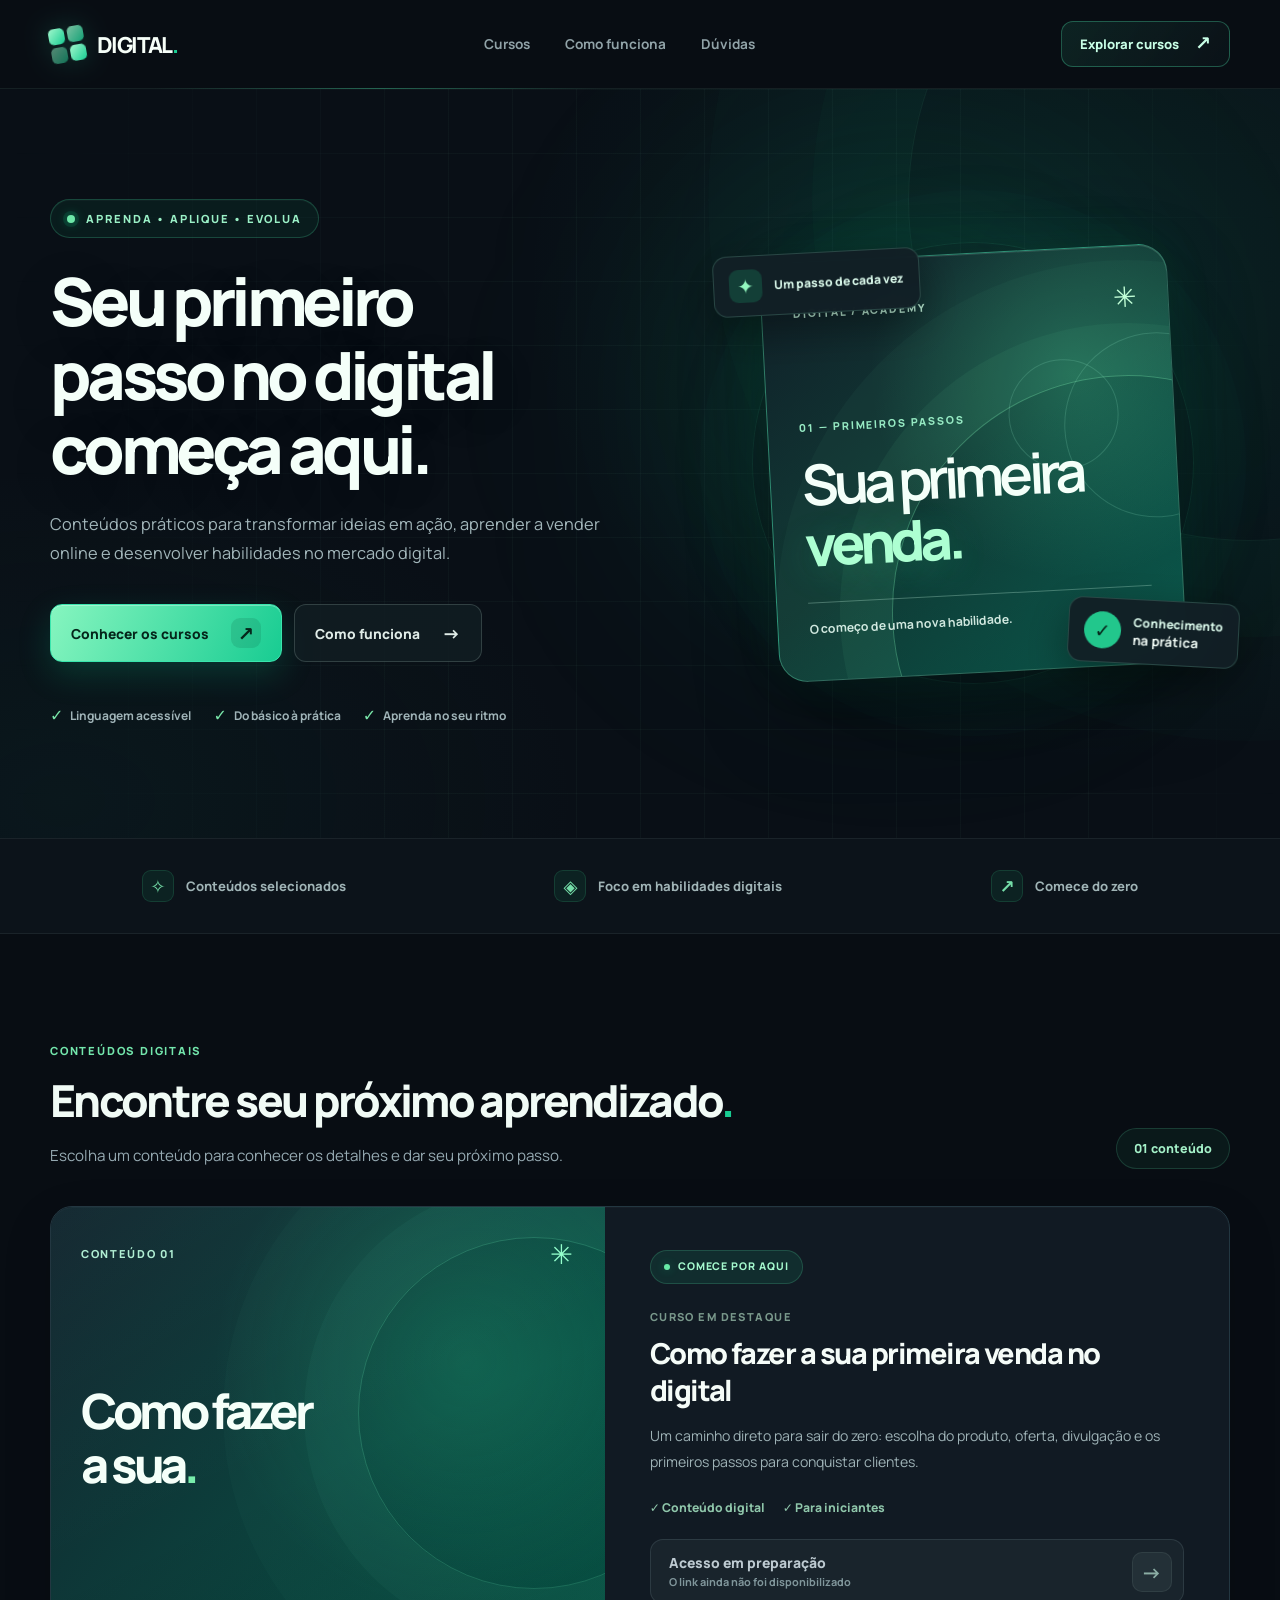
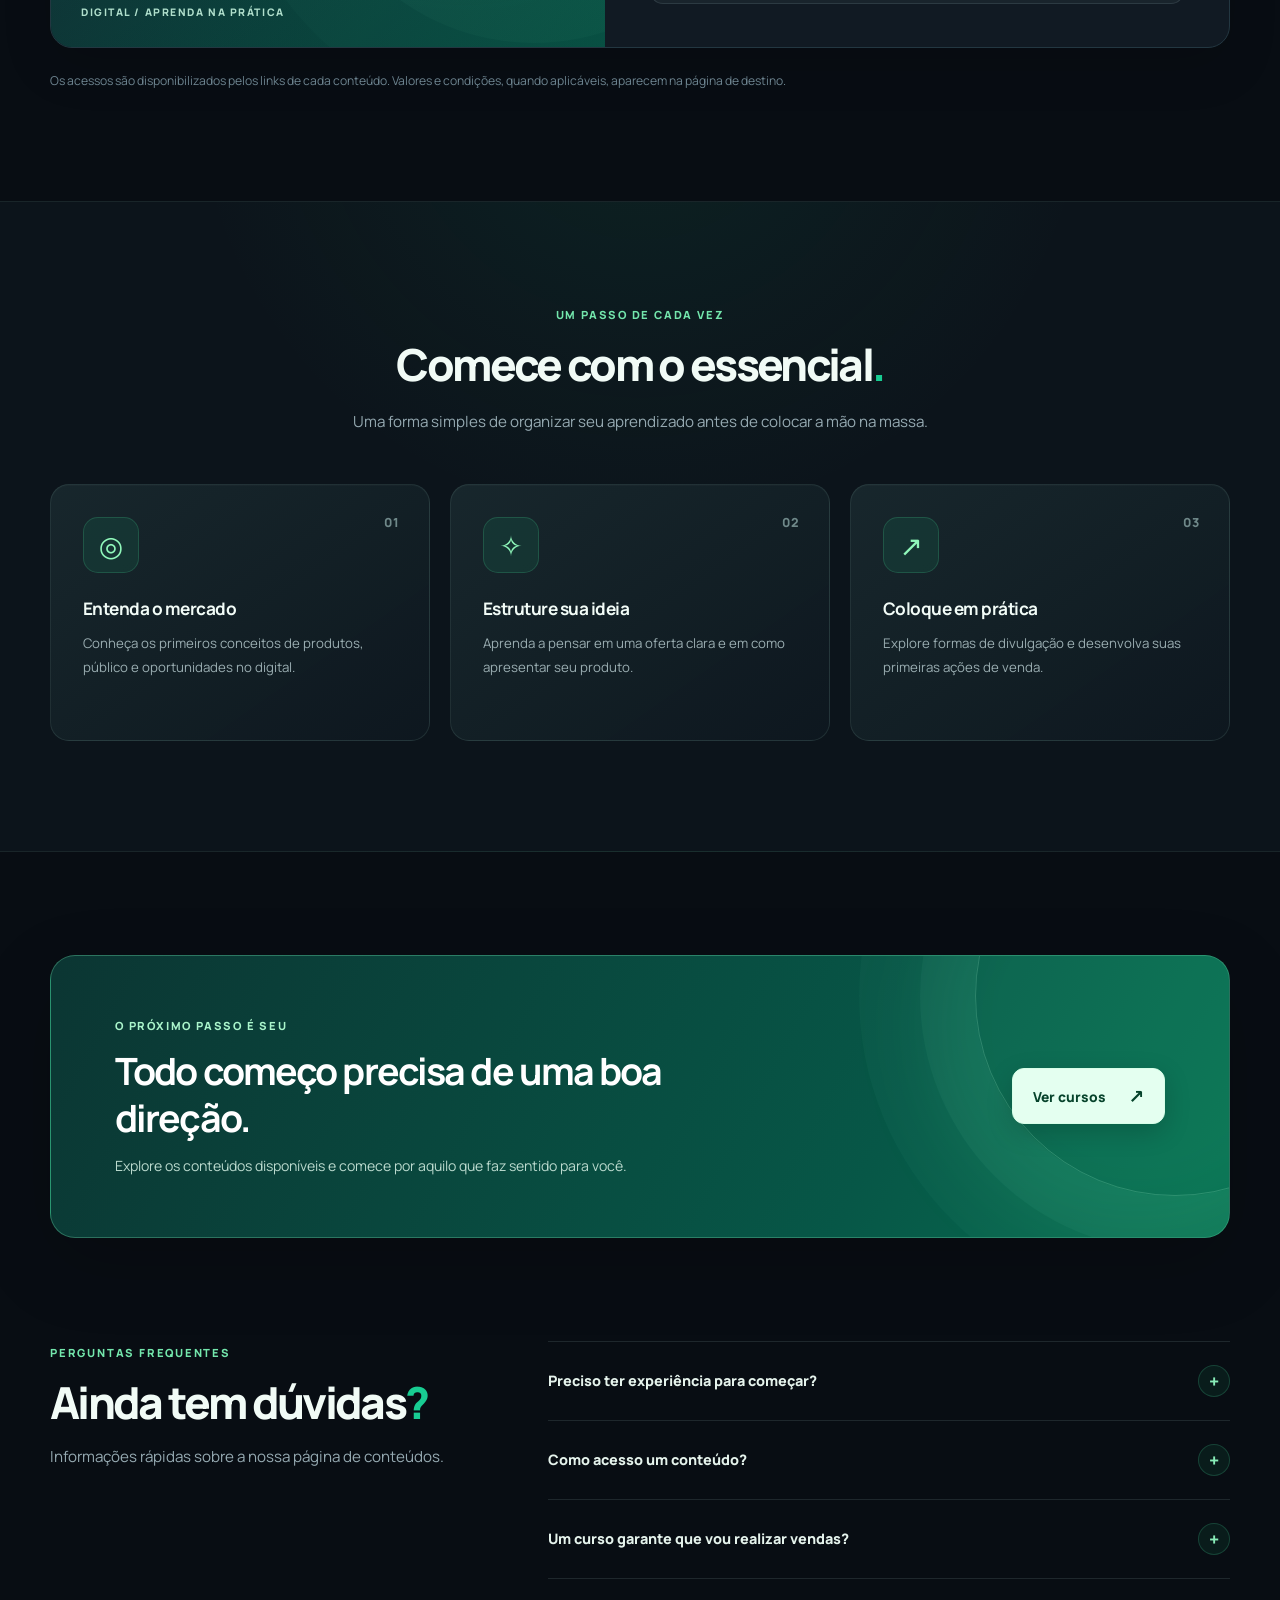
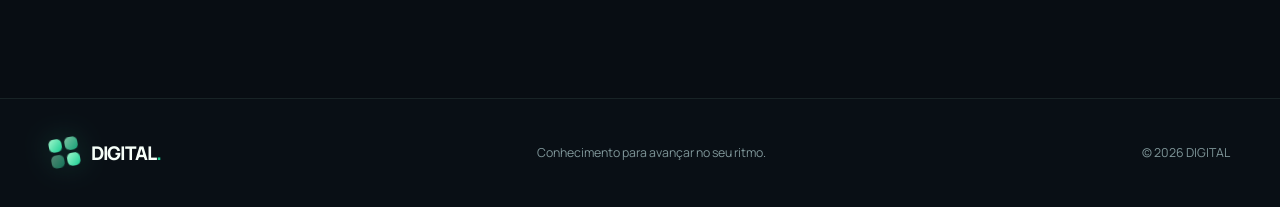
==== commit 87ac3c53: "feat: tema escuro premium para vitrine digital e painel" ====
--- a/index.html
+++ b/index.html
@@ -3,7 +3,7 @@
 <head>
   <meta charset="utf-8">
   <meta name="viewport" content="width=device-width,initial-scale=1,viewport-fit=cover">
-  <meta name="theme-color" content="#f8fbf9">
+  <meta name="theme-color" content="#080d13">
   <meta name="description" content="Aprenda sobre produtos digitais, divulgação e vendas online. Descubra conteúdos práticos para dar seus primeiros passos no digital.">
   <meta property="og:type" content="website">
   <meta property="og:title" content="DIGITAL — Aprenda, pratique e evolua">
--- a/css/style.css
+++ b/css/style.css
@@ -1,11 +1,13 @@
-/* DIGITAL — identidade própria, estética profissional de educação digital */
+/* DIGITAL / dark commerce design system — 2026 */
 :root{
-  color-scheme:light;
-  --theme-bg:#f8fbf9;--theme-panel:#ffffff;--theme-border:#e2ebe6;
-  --theme-button:#047857;--theme-button-border:#047857;--theme-particle:#10b981;
-  --theme-orb:#059669;--theme-title:#15332c;
-  --ink:#172f29;--muted:#687870;--line:#e8efea;--light-green:#effaf3;
-  --deep:#0f352a;--shadow:0 24px 80px rgba(19,65,42,.075)
+  color-scheme:dark;
+  --theme-bg:#080d13;--theme-panel:#111a23;--theme-border:#233741;
+  --theme-button:#0db983;--theme-button-border:#39e5ad;--theme-particle:#a5f7d0;
+  --theme-orb:#18cc92;--theme-title:#f4fff9;
+  --ink:#f4f7f7;--muted:#a5b6bd;--subtle:#798d97;
+  --stroke:rgba(152,184,187,.15);
+  --soft:#111b24;--soft-alt:#0d161e;
+  --green-glow:rgba(13,215,151,.16)
 }
 *{box-sizing:border-box}
 html{scroll-behavior:smooth;scroll-padding-top:94px}
@@ -13,227 +15,241 @@
 a{color:inherit;text-decoration:none}
 button,input{font:inherit}
 a,button{-webkit-tap-highlight-color:transparent}
-:focus-visible{outline:3px solid var(--theme-orb);outline-offset:4px}
-::selection{background:rgba(16,185,129,.2)}
-.wrap{width:min(1160px,calc(100% - 48px));margin-inline:auto}
-.site-shell{min-height:100vh;overflow:hidden}
-.site-header{position:relative;z-index:20;background:rgba(255,255,255,.92);border-bottom:1px solid var(--line);backdrop-filter:blur(18px)}
-.topbar{display:flex;align-items:center;justify-content:space-between;gap:26px;height:84px}
-.brand{display:inline-flex;align-items:center;gap:11px;font-size:1.38rem;font-weight:800;letter-spacing:-.07em;color:#18382f;white-space:nowrap}
+:focus-visible{outline:2px solid #92f6c8;outline-offset:4px}
+::selection{background:rgba(76,230,165,.27);color:#fff}
+.wrap{width:min(1180px,calc(100% - 56px));margin-inline:auto}
+.site-shell{min-height:100vh;overflow:hidden;background:var(--theme-bg)}
+.site-header{position:relative;z-index:20;border-bottom:1px solid rgba(142,195,178,.1);background:rgba(9,14,20,.96);backdrop-filter:blur(18px)}
+.site-header:after{content:"";position:absolute;bottom:-1px;left:12%;width:35%;height:1px;background:linear-gradient(90deg,transparent,rgba(66,232,171,.34),transparent);pointer-events:none}
+.topbar{display:flex;align-items:center;justify-content:space-between;gap:26px;height:88px}
+.brand{display:inline-flex;align-items:center;gap:12px;color:#f7fff9;font-size:1.38rem;font-weight:800;letter-spacing:-.072em;white-space:nowrap}
 .brand-dot,.heading-dot{color:var(--theme-orb)}
-.brand-mark{width:34px;height:34px;flex:none;display:grid;grid-template-columns:repeat(2,1fr);gap:3px;transform:rotate(-10deg)}
-.brand-mark span{border-radius:5px;background:var(--theme-orb)}
-.brand-mark span:nth-child(2){opacity:.78}.brand-mark span:nth-child(3){opacity:.58}
+.brand-mark{width:35px;height:35px;flex:none;display:grid;grid-template-columns:repeat(2,1fr);gap:3px;transform:rotate(-10deg);filter:drop-shadow(0 0 13px rgba(47,216,162,.24))}
+.brand-mark span{border-radius:5px;background:linear-gradient(135deg,#a1f7cc,var(--theme-orb))}
+.brand-mark span:nth-child(2){opacity:.76}.brand-mark span:nth-child(3){opacity:.5}
 .desktop-nav{display:flex;align-items:center;gap:35px;margin-inline:auto}
-.desktop-nav a{font-size:.87rem;color:#64746c;font-weight:700;transition:color .2s}
-.desktop-nav a:hover{color:var(--theme-orb)}
-.nav-cta{display:inline-flex;align-items:center;justify-content:center;gap:16px;white-space:nowrap;border:1px solid var(--theme-button-border);border-radius:11px;background:var(--theme-button);color:#fff;padding:12px 18px;font-size:.83rem;font-weight:800;box-shadow:0 8px 22px color-mix(in srgb,var(--theme-orb) 17%,transparent);transition:transform .2s,box-shadow .2s,background .2s}
-.nav-cta:hover{transform:translateY(-2px);box-shadow:0 12px 28px color-mix(in srgb,var(--theme-orb) 26%,transparent)}
-.nav-cta span{font-size:1.15rem;line-height:1}
-.hero-section{position:relative;overflow:hidden;background:radial-gradient(circle at 76% 34%,rgba(179,237,202,.37),transparent 40%),linear-gradient(160deg,#fff 9%,#f4fbf6 100%)}
-.hero-section:after{content:"";position:absolute;inset:auto -20% -350px;z-index:0;height:480px;border-radius:50%;background:radial-gradient(circle,rgba(141,221,173,.14),transparent 67%);pointer-events:none}
-.hero-glow{position:absolute;width:540px;height:540px;top:-240px;right:-150px;border-radius:50%;background:radial-gradient(circle,rgba(12,159,104,.08),transparent 72%);pointer-events:none}
-.hero-grid{position:relative;z-index:1;display:grid;grid-template-columns:minmax(0,1.08fr) minmax(0,.92fr);align-items:center;gap:76px;padding:95px 0 105px}
-.hero-copy{max-width:690px;min-width:0}
-.eyebrow,.section-kicker,.bottom-eyebrow{font-size:.7rem;font-weight:800;letter-spacing:.15em;text-transform:uppercase}
-.eyebrow{display:inline-flex;align-items:center;gap:11px;padding:11px 16px;border:1px solid #d6eddd;border-radius:100px;background:#f1fbf3;color:#137c56}
-.eyebrow-dot{flex:none;width:8px;height:8px;border-radius:50%;background:var(--theme-particle);box-shadow:0 0 0 4px rgba(16,185,129,.12)}
-.hero-copy h1{max-width:690px;color:var(--theme-title);font-size:clamp(2.7rem,5vw,4.7rem);line-height:1.14;letter-spacing:-.065em;font-weight:800;margin:25px 0 22px;overflow-wrap:anywhere;text-wrap:balance}
-.hero-copy>p{font-size:1.025rem;line-height:1.86;color:var(--muted);max-width:530px;margin:0}
-.hero-actions{display:flex;gap:12px;flex-wrap:wrap;margin-top:34px}
-.btn{display:inline-flex;align-items:center;justify-content:center;gap:22px;min-height:54px;padding:13px 20px;border-radius:12px;font-size:.88rem;font-weight:800;transition:background .22s,transform .22s,box-shadow .22s,border-color .22s;text-align:center}
-.btn-primary{background:var(--theme-button);color:#fff;border:1px solid var(--theme-button-border);box-shadow:0 12px 30px color-mix(in srgb,var(--theme-orb) 18%,transparent)}
-.btn-primary:hover{transform:translateY(-2px);box-shadow:0 15px 34px color-mix(in srgb,var(--theme-orb) 28%,transparent)}
-.btn-icon{display:inline-grid;place-items:center;width:28px;height:28px;border-radius:8px;background:rgba(255,255,255,.16);font-size:1.15rem}
-.btn-ghost{border:1px solid #dae5df;background:#fff;color:#315e49}
-.btn-ghost:hover{border-color:var(--theme-orb);background:#f4fbf6}
-.btn-ghost span{font-size:1.17rem}
-.hero-benefits{display:flex;align-items:center;gap:15px 22px;flex-wrap:wrap;margin-top:39px}
-.hero-benefits span{display:inline-flex;align-items:center;gap:7px;color:#698073;font-size:.74rem;font-weight:750}
-.hero-benefits i{font-style:normal;color:#159765;font-size:.93rem}
-.hero-visual{position:relative;display:flex;align-items:center;justify-content:center;min-height:430px;isolation:isolate}
-.hero-visual:before{content:"";position:absolute;width:420px;height:420px;border-radius:50%;background:rgba(27,178,102,.08);filter:blur(28px);z-index:-1}
-.hero-course-cover{position:relative;display:flex;flex-direction:column;width:min(100%,414px);height:405px;border-radius:28px;background:linear-gradient(145deg,#125c49 0%,#037e60 55%,#11aa75 100%);box-shadow:0 30px 68px rgba(8,90,61,.22),inset 0 1px 0 rgba(255,255,255,.26);border:1px solid rgba(255,255,255,.2);overflow:hidden;padding:27px 31px;color:#fff;transform:rotate(-3deg)}
-.hero-course-cover:before{content:"";position:absolute;width:310px;height:310px;top:-178px;right:-140px;border:1px solid rgba(255,255,255,.24);border-radius:50%;box-shadow:0 0 0 60px rgba(255,255,255,.055),0 0 0 118px rgba(255,255,255,.045)}
-.hero-course-cover:after{content:"";position:absolute;width:310px;height:310px;bottom:-235px;left:-180px;border:1px solid rgba(255,255,255,.3);border-radius:50%;box-shadow:0 0 0 62px rgba(255,255,255,.06)}
-.cover-top{position:relative;z-index:2;display:flex;align-items:center;justify-content:space-between;gap:15px}
-.cover-brand{font-size:.67rem;letter-spacing:.14em;font-weight:800;color:#d9f8e8}
-.cover-sparkle{font-size:1.55rem}
-.cover-glass{position:relative;z-index:2;display:flex;flex-direction:column;justify-content:flex-end;flex:1;padding-bottom:12px}
-.cover-step{font-size:.67rem;letter-spacing:.15em;font-weight:800;color:#d7ffec}
-.cover-large{font-size:clamp(2.9rem,4.1vw,3.8rem);letter-spacing:-.075em;line-height:1.12;font-weight:600;margin:18px 0;color:#fff}
-.cover-large strong{font-weight:800;color:#d6ffbc}
-.cover-rule{height:1px;width:100%;background:rgba(255,255,255,.33);margin:5px 0 16px}
-.cover-foot{font-size:.74rem;font-weight:700;color:#e2f6e9}
-.cover-circle{position:absolute;pointer-events:none;border-radius:50%;border:1px solid rgba(255,255,255,.13)}
-.circle-one{width:195px;height:195px;right:-95px;bottom:20px}.circle-two{width:110px;height:110px;right:37px;top:90px}
-.floating-note{position:absolute;z-index:4;display:inline-flex;align-items:center;gap:11px;background:#fff;border:1px solid #e5efe8;border-radius:13px;padding:12px 15px;box-shadow:0 17px 45px rgba(16,62,43,.13);color:#315744;font-size:.78rem;font-weight:800}
-.note-top{top:17px;left:2px;transform:rotate(-3deg)}
-.note-icon{display:grid;place-items:center;width:31px;height:31px;border-radius:9px;background:#e2f8e8;color:#04825a;font-size:1.2rem}
-.note-bottom{right:-8px;bottom:20px;transform:rotate(3deg)}
-.note-bottom strong{font-size:.83rem;color:#163f2c}
-.note-check{display:grid;place-items:center;width:38px;height:38px;border-radius:50%;background:#0b9e67;color:#fff;font-size:1.2rem}
-.trust-strip{border-top:1px solid #e8efea;border-bottom:1px solid #e8efea;background:#fff}
-.trust-grid{min-height:92px;display:flex;align-items:center;justify-content:space-around;gap:25px;flex-wrap:wrap;padding-block:20px}
-.trust-grid>span{display:inline-flex;align-items:center;gap:11px;color:#62766b;font-size:.82rem;font-weight:750}
-.trust-icon{display:inline-grid;place-items:center;width:31px;height:31px;border-radius:10px;background:#eaf8ef;color:#109765;font-size:1.15rem}
-.catalog-section{padding-top:100px;padding-bottom:110px}
-.section-heading{display:flex;align-items:end;justify-content:space-between;gap:30px;margin-bottom:36px}
-.section-heading-main{max-width:760px}
-.section-kicker{color:var(--theme-orb)}
-.section-heading h2,.faq-intro h2{font-size:clamp(1.9rem,3.3vw,2.75rem);line-height:1.25;letter-spacing:-.055em;color:#19392e;font-weight:800;margin:13px 0}
-.section-heading p,.faq-intro p{color:#75867d;line-height:1.75;margin:0;font-size:.95rem}
-.course-count{white-space:nowrap;background:#ecf8ef;color:#157d57;border:1px solid #d8eddd;border-radius:999px;padding:11px 17px;font-size:.77rem;font-weight:850}
-.course-grid{display:grid;grid-template-columns:repeat(2,minmax(0,1fr));gap:24px}
-.course-card{display:flex;flex-direction:column;background:var(--theme-panel);border:1px solid var(--theme-border);border-radius:23px;overflow:hidden;box-shadow:0 10px 30px rgba(14,64,38,.035);transition:transform .25s,box-shadow .25s,border-color .25s}
-.course-card:hover{transform:translateY(-4px);box-shadow:0 22px 60px rgba(18,70,44,.11);border-color:#b6dec5}
-.course-card.featured{grid-column:1/-1;display:grid;grid-template-columns:minmax(260px,.96fr) minmax(0,1.04fr);min-height:420px}
-.course-art{position:relative;display:flex;flex-direction:column;justify-content:space-between;min-height:224px;padding:27px 29px;background:linear-gradient(140deg,#0b6150,#059669);color:#fff;overflow:hidden;isolation:isolate}
-.course-art::before{content:"";position:absolute;width:260px;height:260px;right:-80px;top:60px;border-radius:50%;border:1px solid rgba(255,255,255,.26);box-shadow:0 0 0 60px rgba(255,255,255,.06),0 0 0 130px rgba(255,255,255,.025);z-index:-1}
-.course-card:not(.featured) .course-art{min-height:216px;background:linear-gradient(130deg,#196f62,#22aa88)}
-.course-card:nth-child(3n) .course-art{background:linear-gradient(135deg,#19585e,#32a79a)}
-.course-card:nth-child(4n) .course-art{background:linear-gradient(140deg,#2a6652,#65b86d)}
-.art-top{display:flex;align-items:center;justify-content:space-between;gap:12px;font-size:.7rem;letter-spacing:.15em;font-weight:850;color:#dcf9ea}
-.art-glyph{font-size:1.65rem;line-height:1}
-.art-large{font-size:clamp(2rem,4vw,3.8rem);letter-spacing:-.085em;line-height:1.14;font-weight:800;color:#fff;overflow-wrap:anywhere}
+.desktop-nav a{font-size:.85rem;color:#91a3a8;font-weight:700;transition:color .2s}
+.desktop-nav a:hover{color:#b4fadc}
+.nav-cta{display:inline-flex;align-items:center;justify-content:center;gap:16px;white-space:nowrap;border:1px solid rgba(69,213,160,.35);border-radius:12px;background:linear-gradient(125deg,rgba(44,164,125,.15),rgba(13,22,28,.55));color:#c8ffe6;padding:12px 18px;font-size:.82rem;font-weight:800;transition:transform .22s,border-color .22s,background .22s}
+.nav-cta span{font-size:1.2rem;line-height:1}
+.nav-cta:hover{transform:translateY(-2px);border-color:rgba(99,237,183,.76);background:rgba(29,121,89,.2)}
+/* HERO */
+.hero-section{position:relative;overflow:hidden;isolation:isolate;background:radial-gradient(ellipse 60% 85% at 86% 26%,rgba(23,157,119,.13),transparent 75%),radial-gradient(ellipse 50% 55% at 5% 95%,rgba(17,85,75,.12),transparent 80%),#090f16}
+.hero-section:before{content:"";position:absolute;z-index:-1;inset:0;background-image:linear-gradient(rgba(100,156,140,.055) 1px,transparent 1px),linear-gradient(90deg,rgba(100,156,140,.055) 1px,transparent 1px);background-size:64px 64px;mask-image:linear-gradient(90deg,transparent,black 35%,black 85%,transparent);pointer-events:none}
+.hero-section:after{content:"";position:absolute;z-index:-1;width:680px;height:680px;right:-310px;top:-230px;border-radius:50%;border:1px solid rgba(78,207,155,.09);box-shadow:0 0 0 96px rgba(30,194,142,.024),0 0 0 200px rgba(30,194,142,.012);pointer-events:none}
+.hero-glow{position:absolute;width:450px;height:450px;border-radius:50%;top:11%;right:12%;background:rgba(10,205,145,.12);filter:blur(115px);pointer-events:none}
+.hero-grid{position:relative;z-index:1;display:grid;grid-template-columns:minmax(0,1.08fr) minmax(0,.92fr);align-items:center;gap:64px;padding:110px 0 112px}
+.hero-copy{min-width:0;max-width:700px}
+.eyebrow,.section-kicker,.bottom-eyebrow{font-size:.7rem;font-weight:800;letter-spacing:.16em;text-transform:uppercase}
+.eyebrow{display:inline-flex;align-items:center;gap:11px;padding:11px 16px;border:1px solid rgba(75,218,159,.23);border-radius:100px;background:rgba(17,76,57,.23);color:#9af0c6;box-shadow:inset 0 1px rgba(255,255,255,.025)}
+.eyebrow-dot{flex:none;width:8px;height:8px;border-radius:50%;background:#6de7a8;box-shadow:0 0 0 4px rgba(15,222,143,.12),0 0 12px rgba(20,236,157,.44)}
+.hero-copy h1{max-width:720px;color:var(--theme-title);font-size:clamp(2.85rem,5.2vw,4.95rem);line-height:1.11;letter-spacing:-.069em;font-weight:800;margin:26px 0 24px;overflow-wrap:anywhere;text-wrap:balance;text-shadow:0 10px 50px rgba(0,0,0,.16)}
+.hero-copy>p{max-width:550px;font-size:1.02rem;line-height:1.83;color:#a2b6ba;margin:0}
+.hero-actions{display:flex;gap:12px;flex-wrap:wrap;margin-top:35px}
+.btn{display:inline-flex;align-items:center;justify-content:center;gap:22px;min-height:56px;padding:13px 20px;border-radius:12px;font-size:.86rem;font-weight:850;transition:transform .22s,box-shadow .22s,border-color .22s,background .22s;text-align:center}
+.btn-primary{color:#05261b;border:1px solid var(--theme-button-border);background:linear-gradient(115deg,#86f5bf,var(--theme-orb));box-shadow:0 12px 33px rgba(12,202,139,.2),inset 0 1px 0 rgba(255,255,255,.32)}
+.btn-primary:hover{transform:translateY(-3px);box-shadow:0 20px 45px rgba(13,205,142,.27)}
+.btn-icon{display:inline-grid;place-items:center;width:30px;height:30px;border-radius:9px;background:rgba(2,50,37,.12);font-size:1.22rem}
+.btn-ghost{color:#e0ece7;border:1px solid rgba(155,185,177,.24);background:rgba(18,30,35,.8)}
+.btn-ghost:hover{transform:translateY(-2px);border-color:rgba(95,215,160,.53);background:rgba(24,55,47,.56)}
+.btn-ghost span{font-size:1.15rem}
+.hero-benefits{display:flex;align-items:center;gap:14px 22px;flex-wrap:wrap;margin-top:42px}
+.hero-benefits span{display:inline-flex;align-items:center;gap:7px;color:#a0b4b8;font-size:.75rem;font-weight:710}
+.hero-benefits i{font-style:normal;color:#7ae7aa;font-size:1rem}
+.hero-visual{position:relative;display:flex;align-items:center;justify-content:center;min-height:451px;isolation:isolate}
+.hero-visual:before{content:"";position:absolute;width:440px;height:440px;border-radius:50%;border:1px solid rgba(59,215,163,.11);box-shadow:0 0 0 52px rgba(20,139,104,.03),0 0 110px rgba(33,174,117,.065);transform:rotate(-14deg);z-index:-1}
+.hero-course-cover{position:relative;display:flex;flex-direction:column;width:min(100%,408px);height:420px;padding:31px;border-radius:29px;overflow:hidden;isolation:isolate;transform:rotate(-3deg);color:#fff;background:linear-gradient(141deg,#101f28 0%,#113b36 49%,#0c7360 100%);border:1px solid rgba(116,242,192,.33);box-shadow:0 37px 80px rgba(0,0,0,.36),inset 0 1px rgba(243,255,248,.13),0 0 50px rgba(13,205,136,.08)}
+.hero-course-cover:before{content:"";position:absolute;z-index:-1;inset:0;background:radial-gradient(circle at 76% 30%,rgba(85,255,182,.22),transparent 48%),linear-gradient(155deg,transparent 42%,rgba(1,6,12,.28));pointer-events:none}
+.hero-course-cover:after{content:"";position:absolute;z-index:-1;right:-180px;bottom:-183px;width:470px;height:470px;border-radius:50%;border:1px solid rgba(130,244,181,.33);box-shadow:0 0 0 52px rgba(120,247,181,.052),0 0 0 115px rgba(120,247,181,.03);pointer-events:none}
+.cover-top{display:flex;justify-content:space-between;align-items:center;gap:18px;position:relative;z-index:2}
+.cover-brand{font-size:.68rem;font-weight:850;letter-spacing:.17em;color:#b8e8d1}
+.cover-sparkle{font-size:1.75rem;color:#c2ffd7}
+.cover-glass{display:flex;flex:1;flex-direction:column;justify-content:flex-end;position:relative;z-index:2;padding-bottom:12px}
+.cover-step{font-size:.67rem;letter-spacing:.18em;font-weight:850;color:#96eac3}
+.cover-large{font-size:clamp(3rem,4.4vw,4.2rem);line-height:1.08;letter-spacing:-.085em;font-weight:650;margin:20px 0 20px;color:#f4fff9}
+.cover-large strong{font-weight:850;color:#adffd2;text-shadow:0 6px 38px rgba(66,240,168,.22)}
+.cover-rule{height:1px;background:rgba(202,252,232,.29);margin:6px 0 17px}
+.cover-foot{font-size:.77rem;color:#d0e8df;font-weight:700}
+.cover-circle{position:absolute;border-radius:50%;border:1px solid rgba(159,250,211,.17);pointer-events:none}
+.circle-one{width:185px;height:185px;right:-75px;top:88px}.circle-two{width:110px;height:110px;right:55px;top:110px}
+.floating-note{position:absolute;z-index:4;display:inline-flex;align-items:center;gap:12px;padding:13px 15px;border:1px solid rgba(117,195,168,.24);border-radius:14px;background:rgba(17,31,37,.96);box-shadow:0 15px 45px rgba(0,0,0,.38);color:#d7f6e8;font-size:.76rem;font-weight:800;backdrop-filter:blur(18px)}
+.note-top{top:15px;left:-4px;transform:rotate(-3deg)}
+.note-icon{display:grid;place-items:center;width:33px;height:33px;border-radius:9px;background:rgba(29,202,131,.18);color:#93f8bf;font-size:1.25rem}
+.note-bottom{right:-9px;bottom:23px;transform:rotate(3deg)}
+.note-bottom strong{color:#f4fff9;font-size:.83rem}
+.note-check{display:grid;place-items:center;width:37px;height:37px;border-radius:50%;background:#22c78c;color:#06261b;font-size:1.2rem}
+/* CREDIBILITY */
+.trust-strip{background:#0c131a;border-top:1px solid rgba(162,193,184,.09);border-bottom:1px solid rgba(162,193,184,.09)}
+.trust-grid{min-height:94px;display:flex;align-items:center;justify-content:space-around;gap:25px;flex-wrap:wrap;padding-block:21px}
+.trust-grid>span{display:inline-flex;align-items:center;gap:12px;color:#a0b4b6;font-size:.82rem;font-weight:750}
+.trust-icon{display:inline-grid;place-items:center;width:32px;height:32px;border-radius:9px;background:rgba(29,184,121,.09);border:1px solid rgba(64,230,159,.14);color:#74dda8;font-size:1.14rem}
+/* CATALOG */
+.catalog-section{padding-block:105px 110px}
+.section-heading{display:flex;align-items:flex-end;justify-content:space-between;gap:32px;margin-bottom:37px}
+.section-heading-main{max-width:785px}
+.section-kicker{color:#73e6ac}
+.section-heading h2,.faq-intro h2{font-size:clamp(1.95rem,3.45vw,2.92rem);line-height:1.25;letter-spacing:-.06em;color:#f1fbf6;font-weight:850;margin:13px 0}
+.section-heading p,.faq-intro p{font-size:.95rem;color:#95a9b1;line-height:1.8;margin:0}
+.course-count{white-space:nowrap;padding:11px 17px;border:1px solid rgba(91,206,153,.2);background:rgba(28,130,93,.11);border-radius:100px;color:#a4f0c8;font-size:.78rem;font-weight:850}
+.course-grid{display:grid;grid-template-columns:repeat(2,minmax(0,1fr));gap:23px}
+.course-card{display:flex;flex-direction:column;min-width:0;overflow:hidden;position:relative;background:var(--theme-panel);border:1px solid var(--theme-border);border-radius:22px;box-shadow:0 18px 50px rgba(0,0,0,.13);transition:transform .25s,box-shadow .25s,border-color .25s}
+.course-card:after{content:"";position:absolute;pointer-events:none;inset:0;border-radius:inherit;box-shadow:inset 0 1px rgba(255,255,255,.025)}
+.course-card:hover{transform:translateY(-4px);border-color:rgba(105,224,173,.45);box-shadow:0 26px 60px rgba(0,0,0,.3),0 0 34px rgba(13,179,122,.065)}
+.course-card.featured{grid-column:1/-1;display:grid;grid-template-columns:minmax(270px,.94fr) minmax(0,1.06fr);min-height:432px}
+.course-art{position:relative;display:flex;flex-direction:column;justify-content:space-between;min-height:228px;padding:28px 30px;background:radial-gradient(circle at 75% 35%,rgba(48,221,152,.18),transparent 50%),linear-gradient(125deg,#11252e,#075c4b);color:#fff;overflow:hidden;isolation:isolate}
+.course-art:before{content:"";position:absolute;z-index:-1;width:350px;height:350px;right:-105px;top:30px;border:1px solid rgba(116,248,193,.21);border-radius:50%;box-shadow:0 0 0 54px rgba(127,250,193,.037),0 0 0 135px rgba(127,250,193,.018)}
+.course-art:after{content:"";position:absolute;z-index:-1;inset:0;background:linear-gradient(155deg,rgba(255,255,255,.025),transparent 55%,rgba(3,8,14,.18))}
+.course-card:not(.featured) .course-art{min-height:210px;background:linear-gradient(130deg,#133439,#0e6b58)}
+.course-card:nth-child(3n) .course-art{background:linear-gradient(130deg,#152a45,#145e67)}
+.course-card:nth-child(4n) .course-art{background:linear-gradient(130deg,#282640,#14585c)}
+.art-top{display:flex;align-items:center;justify-content:space-between;gap:12px;color:#b0eed3;font-size:.69rem;letter-spacing:.15em;font-weight:850}
+.art-glyph{font-size:1.7rem;color:#94ffcc}
+.art-large{color:#f5fff9;font-size:clamp(2rem,3.8vw,3.85rem);letter-spacing:-.085em;line-height:1.13;font-weight:850;overflow-wrap:anywhere}
 .course-card:not(.featured) .art-large{font-size:clamp(2rem,3vw,2.8rem)}
-.art-dot{color:#b8f4b6}
-.art-bottom{font-size:.65rem;letter-spacing:.14em;font-weight:800;color:#dbf9e7}
+.art-dot{color:#78eeab}
+.art-bottom{font-size:.65rem;color:#b0dfcc;letter-spacing:.15em;font-weight:850}
 .course-content{display:flex;flex-direction:column;align-items:flex-start;min-width:0;padding:29px}
-.featured .course-content{padding:41px 45px}
-.card-tag{display:inline-flex;align-items:center;gap:7px;max-width:100%;padding:8px 12px;border-radius:99px;background:#e9f8ef;border:1px solid #d0eedb;color:#0d8356;font-size:.65rem;font-weight:850;letter-spacing:.09em;text-transform:uppercase;line-height:1.3;overflow-wrap:anywhere}
-.card-tag:before{content:"";width:6px;height:6px;flex:none;background:#16a671;border-radius:50%}
-.course-eyebrow{font-size:.68rem;font-weight:850;letter-spacing:.12em;color:#7f9b87;margin-top:23px}
-.course-card h3{color:#173c2b;max-width:590px;font-size:clamp(1.3rem,2.1vw,2rem);line-height:1.29;letter-spacing:-.05em;margin:10px 0 13px;font-weight:800;overflow-wrap:anywhere}
-.course-card:not(.featured) h3{font-size:1.3rem}
-.course-card p{font-size:.88rem;color:#6c8074;line-height:1.78;margin:0 0 18px;overflow-wrap:anywhere}
-.course-meta{display:flex;align-items:center;flex-wrap:wrap;gap:8px 18px;margin:4px 0 22px}
-.course-meta span{color:#538064;font-weight:750;font-size:.75rem}
-.course-action{position:relative;display:inline-flex;align-items:center;justify-content:space-between;gap:19px;width:100%;min-height:62px;border-radius:12px;border:1px solid var(--theme-button-border);background:var(--theme-button);color:#fff;padding:10px 10px 10px 17px;margin-top:auto;box-shadow:0 10px 21px color-mix(in srgb,var(--theme-orb) 17%,transparent);transition:transform .22s,box-shadow .22s,filter .22s}
-.course-action:not(.course-action-disabled):hover{transform:translateY(-2px);filter:brightness(1.06);box-shadow:0 14px 28px color-mix(in srgb,var(--theme-orb) 25%,transparent)}
-.course-action-text{display:flex;flex-direction:column;align-items:flex-start;gap:4px;min-width:0}
-.course-action-title{font-size:.84rem;line-height:1.3;font-weight:850}
-.course-action-subtitle{font-size:.67rem;font-weight:650;line-height:1.35;color:rgba(255,255,255,.8)}
-.course-action-icon{flex:0 0 38px;width:38px;height:38px;border-radius:9px;display:grid;place-items:center;background:rgba(255,255,255,.18);font-size:1.28rem;font-weight:600;transition:transform .2s}
+.featured .course-content{padding:43px 45px}
+.card-tag{display:inline-flex;align-items:center;gap:8px;max-width:100%;padding:9px 13px;border-radius:100px;background:rgba(22,163,112,.14);border:1px solid rgba(92,225,163,.2);color:#a5f9ce;font-size:.66rem;font-weight:850;letter-spacing:.09em;text-transform:uppercase;line-height:1.3;overflow-wrap:anywhere}
+.card-tag:before{content:"";flex:none;width:6px;height:6px;border-radius:50%;background:#68e9a6;box-shadow:0 0 10px rgba(33,249,166,.28)}
+.course-eyebrow{margin-top:25px;color:#79988b;font-size:.69rem;letter-spacing:.13em;font-weight:850}
+.course-card h3{max-width:590px;color:#f5fcf8;font-size:clamp(1.38rem,2.25vw,2.08rem);line-height:1.3;letter-spacing:-.053em;font-weight:850;margin:11px 0 14px;overflow-wrap:anywhere}
+.course-card:not(.featured) h3{font-size:1.32rem}
+.course-card p{margin:0 0 21px;color:#9eb2b6;line-height:1.8;font-size:.88rem;overflow-wrap:anywhere}
+.course-meta{display:flex;align-items:center;flex-wrap:wrap;gap:9px 18px;margin:4px 0 23px}
+.course-meta span{font-size:.76rem;color:#8fc6aa;font-weight:780}
+.course-action{position:relative;display:inline-flex;justify-content:space-between;align-items:center;gap:19px;width:100%;min-height:65px;border-radius:13px;padding:11px 11px 11px 18px;margin-top:auto;color:#04251a;background:linear-gradient(110deg,#83efb9,var(--theme-button));border:1px solid var(--theme-button-border);box-shadow:0 10px 29px rgba(8,195,132,.16),inset 0 1px rgba(255,255,255,.21);transition:transform .2s,box-shadow .2s,filter .2s}
+.course-action:not(.course-action-disabled):hover{transform:translateY(-3px);filter:brightness(1.07);box-shadow:0 17px 35px rgba(10,210,141,.24)}
+.course-action-text{display:flex;flex-direction:column;align-items:flex-start;gap:3px;min-width:0}
+.course-action-title{font-size:.87rem;line-height:1.3;font-weight:850}
+.course-action-subtitle{font-size:.68rem;line-height:1.35;font-weight:720;color:rgba(3,49,32,.68)}
+.course-action-icon{display:grid;place-items:center;flex:0 0 40px;width:40px;height:40px;border:1px solid rgba(3,48,32,.12);border-radius:10px;background:rgba(0,56,36,.1);color:#052d21;font-size:1.3rem;font-weight:700;transition:transform .2s}
 .course-action:not(.course-action-disabled):hover .course-action-icon{transform:translate(2px,-2px)}
-.course-action-disabled{cursor:default;background:#f3f7f4;border-color:#e5ede6;box-shadow:none;color:#637b6c}
-.course-action-disabled .course-action-subtitle{color:#8c9a90}
-.course-action-disabled .course-action-icon{background:#e5eee6;color:#698777}
-.catalog-note{font-size:.75rem;color:#87958d;line-height:1.6;margin:22px 0 0}
-.empty-state{grid-column:1/-1;border:1px dashed #cbded1;background:#fff;border-radius:20px;text-align:center;padding:65px 25px}
-.empty-icon{font-size:2.7rem;color:var(--theme-orb);margin-bottom:12px}
-.empty-state h3{font-size:1.4rem;margin:0 0 7px;color:#1b4933}
-.empty-state p{margin:0;font-size:.9rem;color:#718879}
-.journey-section{padding:97px 0 106px;background:#f0f8f2;border-top:1px solid #e3eee6;border-bottom:1px solid #e3eee6;scroll-margin-top:40px}
-.centered-heading{flex-direction:column;align-items:center;text-align:center;gap:0;max-width:670px;margin:0 auto 48px}
+.course-action-disabled{cursor:default;background:rgba(147,164,170,.07);border:1px solid rgba(130,155,157,.19);box-shadow:none;color:#bdcad1}
+.course-action-disabled .course-action-subtitle{color:#80969b}
+.course-action-disabled .course-action-icon{background:rgba(126,159,154,.1);border-color:rgba(141,164,157,.13);color:#8bada4}
+.catalog-note{margin:22px 0 0;font-size:.76rem;color:#718995;line-height:1.75}
+.empty-state{grid-column:1/-1;padding:66px 24px;border:1px dashed rgba(125,183,155,.26);background:#101b23;border-radius:22px;text-align:center}
+.empty-icon{margin-bottom:12px;font-size:2.8rem;color:#83e3b3}
+.empty-state h3{font-size:1.4rem;margin:0 0 9px;color:#f0fcf6}
+.empty-state p{margin:0;font-size:.9rem;color:#96aeb0}
+/* EDUCATION */
+.journey-section{padding:105px 0 110px;background:radial-gradient(circle at 50% -20%,rgba(20,179,115,.09),transparent 45%),#0c141b;border-block:1px solid rgba(127,173,156,.11);scroll-margin-top:40px}
+.centered-heading{flex-direction:column;align-items:center;text-align:center;gap:0;max-width:690px;margin:0 auto 49px}
 .centered-heading h2{margin:15px 0}
 .journey-grid{display:grid;grid-template-columns:repeat(3,minmax(0,1fr));gap:20px}
-.journey-card{position:relative;min-height:247px;padding:31px;background:#fff;border:1px solid #e0ebe4;border-radius:19px;box-shadow:0 11px 25px rgba(17,80,46,.025)}
-.journey-number{position:absolute;right:29px;top:32px;font-size:.77rem;font-weight:800;letter-spacing:.08em;color:#adbdaf}
-.journey-symbol{display:grid;place-items:center;width:53px;height:53px;border-radius:15px;background:#e8f9ed;color:#079567;font-size:1.75rem;margin-bottom:22px}
-.journey-card h3{font-size:1.05rem;letter-spacing:-.025em;color:#214632;margin:0 0 11px}
-.journey-card p{font-size:.82rem;line-height:1.75;color:#728378;margin:0}
-.bottom-cta{padding-top:98px;padding-bottom:98px}
-.bottom-cta-inner{position:relative;display:flex;align-items:center;justify-content:space-between;gap:35px;overflow:hidden;background:linear-gradient(112deg,#063d32,#0a7756);color:#fff;border-radius:27px;padding:55px 62px;min-height:230px}
+.journey-card{position:relative;min-height:257px;padding:32px;background:linear-gradient(145deg,rgba(25,40,46,.94),rgba(14,24,31,.96));border:1px solid rgba(137,183,167,.15);border-radius:19px;box-shadow:inset 0 1px rgba(255,255,255,.02);transition:border-color .22s,transform .22s}
+.journey-card:hover{transform:translateY(-3px);border-color:rgba(90,231,170,.36)}
+.journey-number{position:absolute;right:29px;top:29px;color:#6f8889;font-size:.78rem;font-weight:850;letter-spacing:.09em}
+.journey-symbol{display:grid;place-items:center;width:56px;height:56px;border:1px solid rgba(75,214,150,.2);border-radius:15px;background:rgba(26,157,108,.14);color:#90f8bb;font-size:1.75rem;margin-bottom:24px}
+.journey-card h3{color:#f2fcf7;font-size:1.08rem;letter-spacing:-.03em;margin:0 0 12px}
+.journey-card p{font-size:.83rem;color:#9aadb1;line-height:1.8;margin:0}
+/* SECONDARY CTA */
+.bottom-cta{padding-block:103px}
+.bottom-cta-inner{position:relative;display:flex;align-items:center;justify-content:space-between;gap:36px;overflow:hidden;min-height:248px;padding:58px 64px;border:1px solid rgba(122,244,190,.3);border-radius:25px;background:linear-gradient(118deg,#0b3633 1%,#075747 70%,#076e50);box-shadow:0 25px 75px rgba(0,0,0,.17)}
+.bottom-cta-inner:after{content:"";position:absolute;right:-10%;top:-50%;width:420px;height:420px;border-radius:50%;background:rgba(80,250,172,.09);filter:blur(36px);pointer-events:none}
 .bottom-cta-inner>div:not(.bottom-orbit),.bottom-cta-inner>a{position:relative;z-index:1}
-.bottom-orbit{position:absolute;width:330px;height:330px;right:-110px;top:-150px;border-radius:50%;box-shadow:0 0 0 52px rgba(255,255,255,.055),0 0 0 113px rgba(255,255,255,.025);border:1px solid rgba(255,255,255,.18)}
-.bottom-eyebrow{color:#a3ebc8}
-.bottom-cta h2{font-size:clamp(1.6rem,3vw,2.25rem);letter-spacing:-.05em;line-height:1.25;margin:13px 0;max-width:625px}
-.bottom-cta p{color:#c1e2d3;margin:0;max-width:565px;line-height:1.7;font-size:.88rem}
-.btn-white{background:#fff;color:#136449;white-space:nowrap;border:1px solid #fff;box-shadow:0 10px 25px rgba(0,0,0,.11)}
-.btn-white:hover{background:#e8fff0;transform:translateY(-2px)}
-.btn-white span{font-size:1.15rem}
-.faq-section{display:grid;grid-template-columns:minmax(0,.76fr) minmax(0,1.24fr);gap:90px;padding-bottom:115px;scroll-margin-top:50px}
-.faq-intro h2{margin:13px 0}
-.faq-list{border-top:1px solid #e1ebe3}
-.faq-list details{border-bottom:1px solid #e1ebe3}
-.faq-list summary{display:flex;align-items:center;justify-content:space-between;gap:18px;list-style:none;cursor:pointer;padding:22px 0;color:#254535;font-weight:800;font-size:.89rem}
+.bottom-orbit{position:absolute;width:400px;height:400px;right:-146px;top:-160px;border-radius:50%;border:1px solid rgba(184,255,218,.2);box-shadow:0 0 0 55px rgba(128,255,192,.045),0 0 0 116px rgba(128,255,192,.03)}
+.bottom-eyebrow{color:#aaf5cb}
+.bottom-cta h2{font-size:clamp(1.6rem,3vw,2.35rem);line-height:1.24;letter-spacing:-.05em;margin:13px 0;max-width:640px;color:#fff}
+.bottom-cta p{max-width:575px;margin:0;color:#bbdace;font-size:.88rem;line-height:1.75}
+.btn-white{white-space:nowrap;border:1px solid #d7ffe8;background:#e4fff0;color:#06432b;box-shadow:0 8px 26px rgba(0,0,0,.17)}
+.btn-white:hover{transform:translateY(-3px);background:#fff}
+.btn-white span{font-size:1.18rem}
+/* FAQ */
+.faq-section{display:grid;grid-template-columns:minmax(0,.75fr) minmax(0,1.25fr);gap:88px;padding-bottom:119px;scroll-margin-top:50px}
+.faq-list{border-top:1px solid var(--stroke)}
+.faq-list details{border-bottom:1px solid var(--stroke)}
+.faq-list summary{display:flex;align-items:center;justify-content:space-between;gap:18px;list-style:none;cursor:pointer;padding:23px 0;color:#e5f3ec;font-size:.9rem;font-weight:800;transition:color .2s}
+.faq-list summary:hover{color:#a8f3cd}
 .faq-list summary::-webkit-details-marker{display:none}
-.faq-plus{display:grid;place-items:center;flex:0 0 30px;height:30px;border-radius:50%;background:#eaf8ee;color:#078658;font-size:1.12rem;font-weight:700;transition:transform .2s}
+.faq-plus{display:grid;place-items:center;flex:0 0 32px;width:32px;height:32px;border:1px solid rgba(76,218,158,.2);border-radius:50%;background:rgba(18,137,91,.12);color:#88ecb8;font-size:1.13rem;transition:transform .2s}
 .faq-list details[open] .faq-plus{transform:rotate(45deg)}
-.faq-list details p{font-size:.84rem;line-height:1.8;color:#728577;margin:0;padding:0 52px 22px 0}
-.site-footer{border-top:1px solid #e6eee8;background:#fff}
-.footer-inner{min-height:102px;display:flex;align-items:center;justify-content:space-between;gap:20px;flex-wrap:wrap;padding-block:22px}
-.footer-brand{font-size:1.2rem}.footer-brand .brand-mark{width:27px;height:27px}
-.site-footer p,.site-footer .footer-inner>span{margin:0;color:#819087;font-size:.76rem}
+.faq-list details p{margin:0;padding:0 52px 25px 0;color:#a2b3b8;font-size:.84rem;line-height:1.86}
+/* FOOTER */
+.site-footer{border-top:1px solid rgba(135,180,163,.12);background:#090f15}
+.footer-inner{min-height:108px;display:flex;align-items:center;justify-content:space-between;gap:20px;flex-wrap:wrap;padding-block:23px}
+.footer-brand{font-size:1.18rem}
+.footer-brand .brand-mark{width:29px;height:29px}
+.site-footer p,.site-footer .footer-inner>span{color:#7f9699;font-size:.77rem;margin:0}
+/* RESPONSIVE */
 @media(max-width:1080px){
-  .hero-grid{gap:42px}
-  .hero-visual{min-height:400px}
-  .hero-course-cover{height:373px;width:340px;padding:23px}
-  .note-top{left:-8px}.note-bottom{right:-13px}
+  .hero-grid{gap:40px}
+  .hero-visual{min-height:410px}
+  .hero-course-cover{width:350px;height:389px;padding:26px}
+  .note-top{left:-8px}.note-bottom{right:-12px}
   .featured .course-content{padding:34px}
 }
 @media(max-width:860px){
   .desktop-nav{gap:16px}
-  .hero-grid{grid-template-columns:1fr;gap:22px;padding:65px 0 88px}
-  .hero-copy{max-width:700px;text-align:center;margin-inline:auto}
+  .hero-grid{grid-template-columns:1fr;gap:24px;padding:75px 0 85px}
+  .hero-copy{max-width:730px;margin:auto;text-align:center}
   .hero-copy>p{margin-inline:auto}
   .hero-actions,.hero-benefits{justify-content:center}
-  .hero-visual{min-height:352px;max-width:470px;width:100%;margin-inline:auto}
-  .hero-course-cover{width:340px;height:329px}
-  .cover-large{font-size:3.1rem}
-  .cover-glass{padding-bottom:0}
+  .hero-visual{min-height:360px;max-width:470px;width:100%;margin:auto}
+  .hero-course-cover{height:335px;width:350px}
+  .cover-large{font-size:3.2rem}
   .course-card.featured{grid-template-columns:1fr 1fr}
-  .course-content,.featured .course-content{padding:25px}
+  .course-content,.featured .course-content{padding:26px}
   .faq-section{gap:38px}
 }
 @media(max-width:650px){
   .wrap{width:calc(100% - 36px)}
   .topbar{height:74px;gap:13px}
-  .brand{font-size:1.27rem}.brand-mark{width:30px;height:30px}
+  .brand{font-size:1.24rem}.brand-mark{width:30px;height:30px}
   .desktop-nav{display:none}
-  .nav-cta{padding:11px 13px;gap:8px;font-size:.76rem}
-  .hero-grid{padding:54px 0 66px;gap:25px}
-  .hero-copy h1{font-size:clamp(2.25rem,9.6vw,3.75rem);margin:20px 0 16px}
-  .hero-copy>p{font-size:.91rem;line-height:1.75}
-  .eyebrow{font-size:.62rem;letter-spacing:.075em}
-  .hero-actions{margin-top:27px;gap:10px}
-  .btn{min-height:49px;padding:11px 15px;font-size:.78rem;gap:12px}
-  .hero-benefits{margin-top:27px;gap:10px 16px}
-  .hero-benefits span{font-size:.69rem}
-  .hero-visual{min-height:315px}
-  .hero-course-cover{width:min(83%,317px);height:310px;padding:23px}
+  .nav-cta{padding:11px 13px;gap:7px;font-size:.74rem}
+  .hero-grid{gap:25px;padding:62px 0 70px}
+  .hero-copy h1{font-size:clamp(2.4rem,10vw,3.75rem);margin:22px 0 18px}
+  .hero-copy>p{font-size:.92rem;line-height:1.76}
+  .eyebrow{font-size:.62rem;letter-spacing:.08em}
+  .hero-actions{gap:10px;margin-top:30px}
+  .btn{min-height:51px;padding:11px 15px;font-size:.8rem;gap:13px}
+  .hero-benefits{margin-top:28px;gap:11px 17px}
+  .hero-benefits span{font-size:.68rem}
+  .hero-visual{min-height:320px}
+  .hero-course-cover{width:min(82%,322px);height:311px;padding:24px}
   .cover-large{font-size:2.95rem}
-  .note-top{left:-2px;top:7px}.note-bottom{bottom:-4px;right:0}
-  .floating-note{font-size:.65rem;padding:9px}
-  .note-check{width:29px;height:29px}
-  .trust-grid{justify-content:center;gap:14px 18px;min-height:0;padding-block:21px}
-  .trust-grid>span{font-size:.67rem;gap:6px}.trust-icon{width:24px;height:24px;border-radius:7px;font-size:.92rem}
-  .catalog-section{padding:68px 0 79px}
-  .section-heading{align-items:flex-start;flex-direction:column;gap:17px;margin-bottom:25px}
-  .section-heading h2,.faq-intro h2{font-size:clamp(1.72rem,7vw,2.35rem)}
+  .note-top{left:-1px;top:5px}.note-bottom{right:-2px;bottom:0}
+  .floating-note{font-size:.67rem;padding:9px}
+  .note-check{width:30px;height:30px}
+  .trust-grid{min-height:0;padding-block:21px;justify-content:center;gap:14px 19px}
+  .trust-grid>span{gap:7px;font-size:.68rem}
+  .trust-icon{width:26px;height:26px;border-radius:7px;font-size:.92rem}
+  .catalog-section{padding-block:72px 83px}
+  .section-heading{align-items:flex-start;flex-direction:column;gap:17px;margin-bottom:27px}
+  .section-heading h2,.faq-intro h2{font-size:clamp(1.75rem,7vw,2.35rem)}
   .section-heading p{font-size:.84rem}
-  .course-grid{grid-template-columns:1fr;gap:18px}
+  .course-grid{grid-template-columns:1fr;gap:19px}
   .course-card.featured{grid-column:auto;grid-template-columns:1fr}
-  .course-art,.course-card:not(.featured) .course-art{min-height:210px;padding:22px}
-  .course-card.featured .course-art{min-height:238px}
-  .art-large,.course-card:not(.featured) .art-large{font-size:2.7rem}
-  .course-content,.featured .course-content{padding:23px}
-  .course-eyebrow{margin-top:19px}
-  .course-card h3,.course-card:not(.featured) h3{font-size:1.42rem}
-  .course-action{min-height:61px}
-  .journey-section{padding:72px 0 78px}
+  .course-art,.course-card:not(.featured) .course-art{min-height:216px;padding:23px}
+  .course-card.featured .course-art{min-height:247px}
+  .art-large,.course-card:not(.featured) .art-large{font-size:2.75rem}
+  .course-content,.featured .course-content{padding:25px}
+  .course-eyebrow{margin-top:20px}
+  .course-card h3,.course-card:not(.featured) h3{font-size:1.43rem}
+  .journey-section{padding-block:76px 82px}
+  .journey-grid{grid-template-columns:1fr;gap:14px}
   .centered-heading{align-items:center}
-  .journey-grid{grid-template-columns:1fr;gap:14px}
-  .journey-card{min-height:0;padding:23px}
-  .journey-symbol{width:46px;height:46px;margin-bottom:16px}
-  .bottom-cta{padding-block:67px}
-  .bottom-cta-inner{padding:35px 25px;flex-direction:column;align-items:flex-start;border-radius:22px;gap:25px}
-  .bottom-cta h2{font-size:1.7rem}
+  .journey-card{min-height:0;padding:24px}
+  .journey-symbol{width:48px;height:48px;margin-bottom:18px}
+  .bottom-cta{padding-block:73px}
+  .bottom-cta-inner{flex-direction:column;align-items:flex-start;gap:25px;padding:37px 27px;border-radius:22px}
+  .bottom-cta h2{font-size:1.74rem}
   .bottom-cta-inner .btn{width:100%}
-  .faq-section{grid-template-columns:1fr;gap:25px;padding-bottom:75px}
+  .faq-section{grid-template-columns:1fr;gap:26px;padding-bottom:82px}
   .faq-list details p{padding-right:0}
   .footer-inner{justify-content:center;text-align:center;gap:12px}
   .footer-inner p{width:100%;order:2}
 }
 @media(max-width:360px){
-  .nav-cta{padding:10px;font-size:.68rem}
-  .hero-actions{flex-direction:column}.hero-actions .btn{width:100%}
-  .hero-course-cover{width:min(83%,278px);height:290px}
-  .cover-large{font-size:2.5rem}
-  .floating-note{max-width:160px}
-  .course-content,.featured .course-content{padding:19px}
-  .course-meta{gap:6px 10px}
+  .nav-cta{padding:10px;font-size:.67rem}
+  .hero-actions{flex-direction:column}
+  .hero-actions .btn{width:100%}
+  .hero-course-cover{width:min(83%,282px);height:290px}
+  .cover-large{font-size:2.48rem}
+  .floating-note{max-width:165px}
+  .course-content,.featured .course-content{padding:20px}
 }
 @media(prefers-reduced-motion:reduce){
   html{scroll-behavior:auto}
